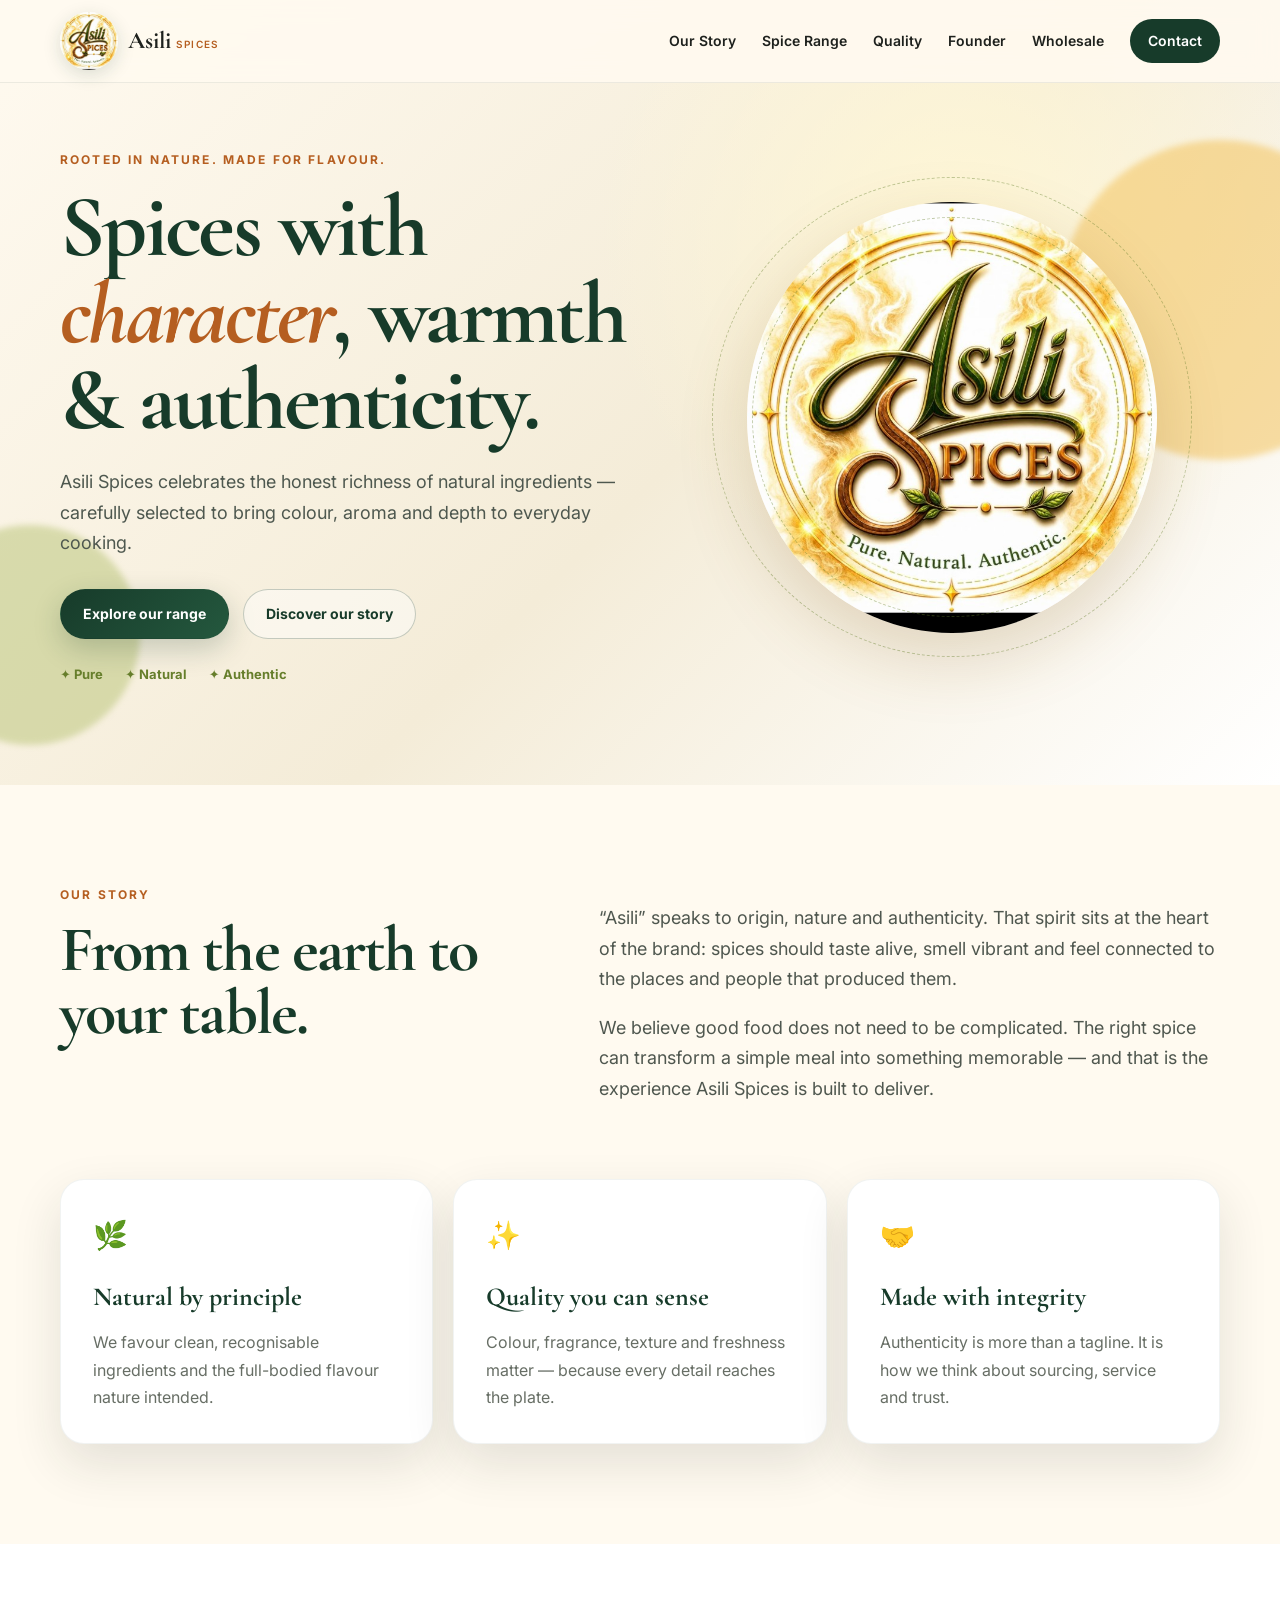
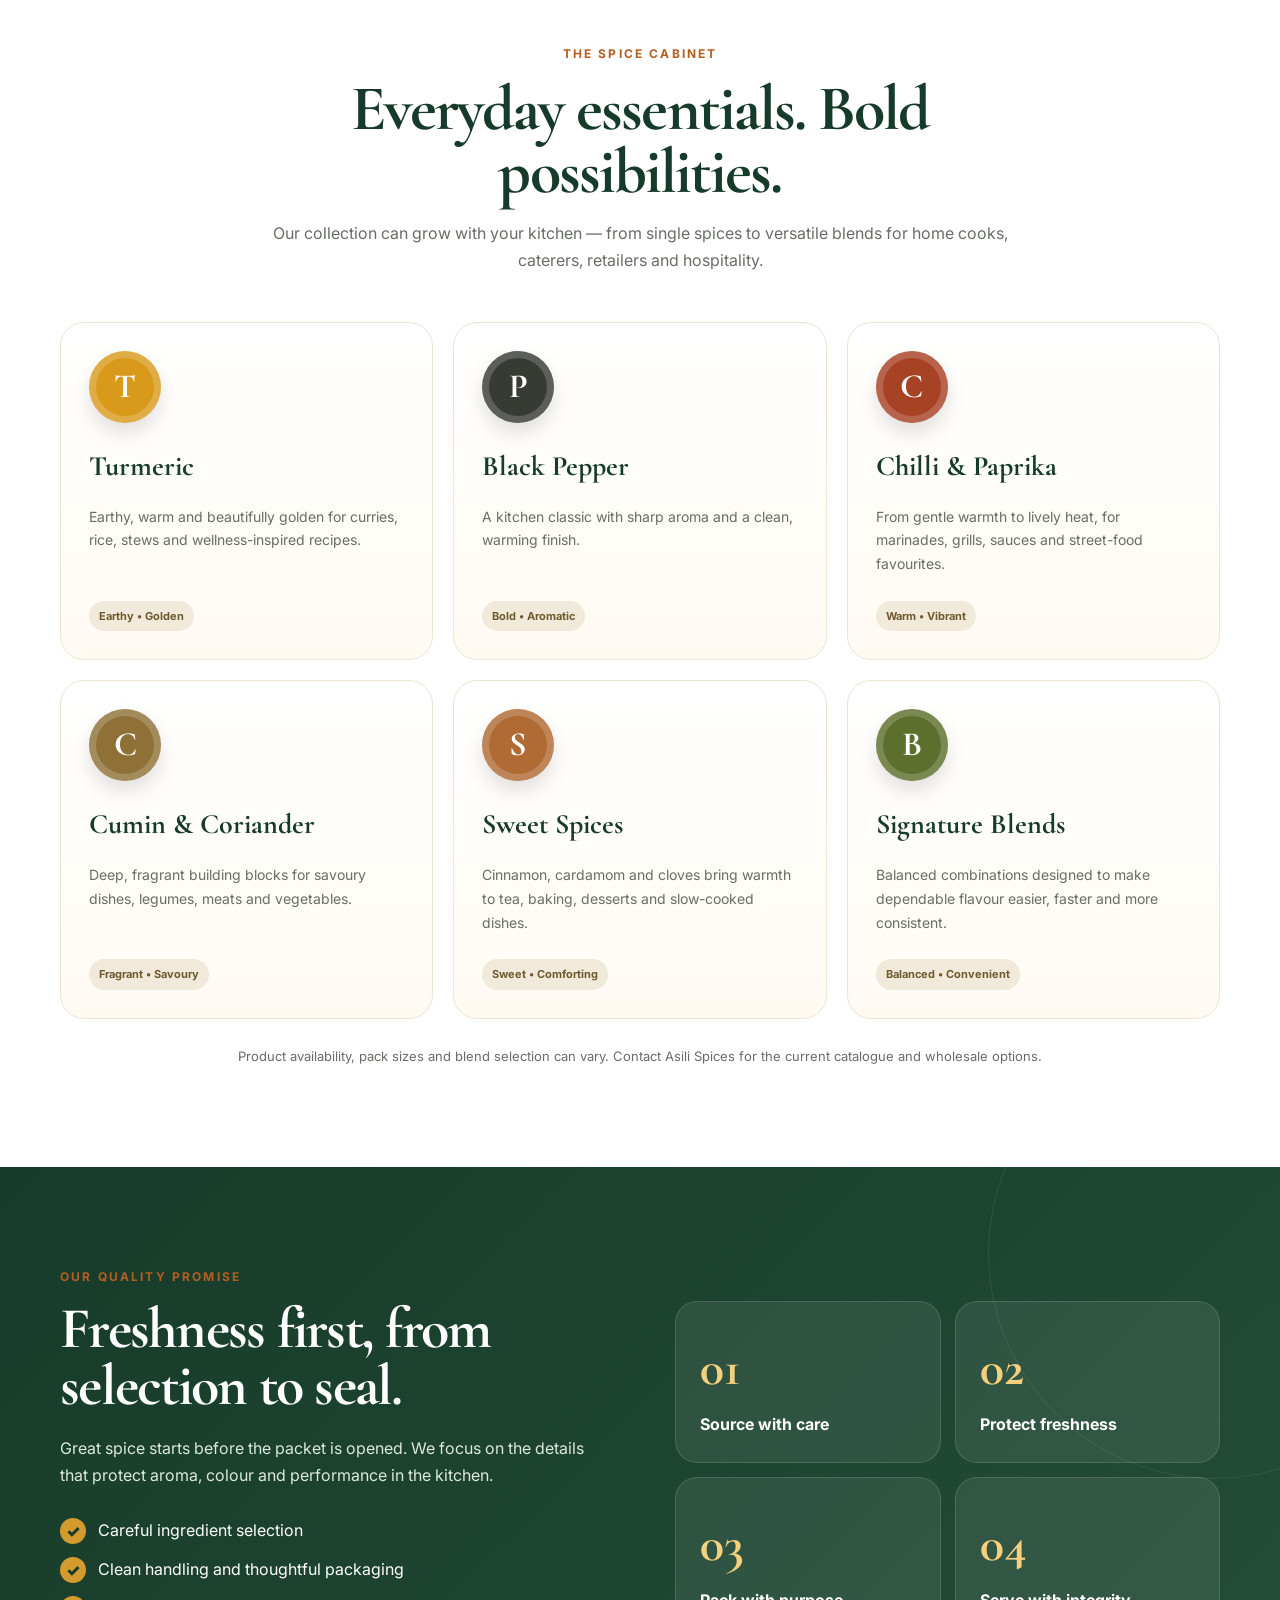
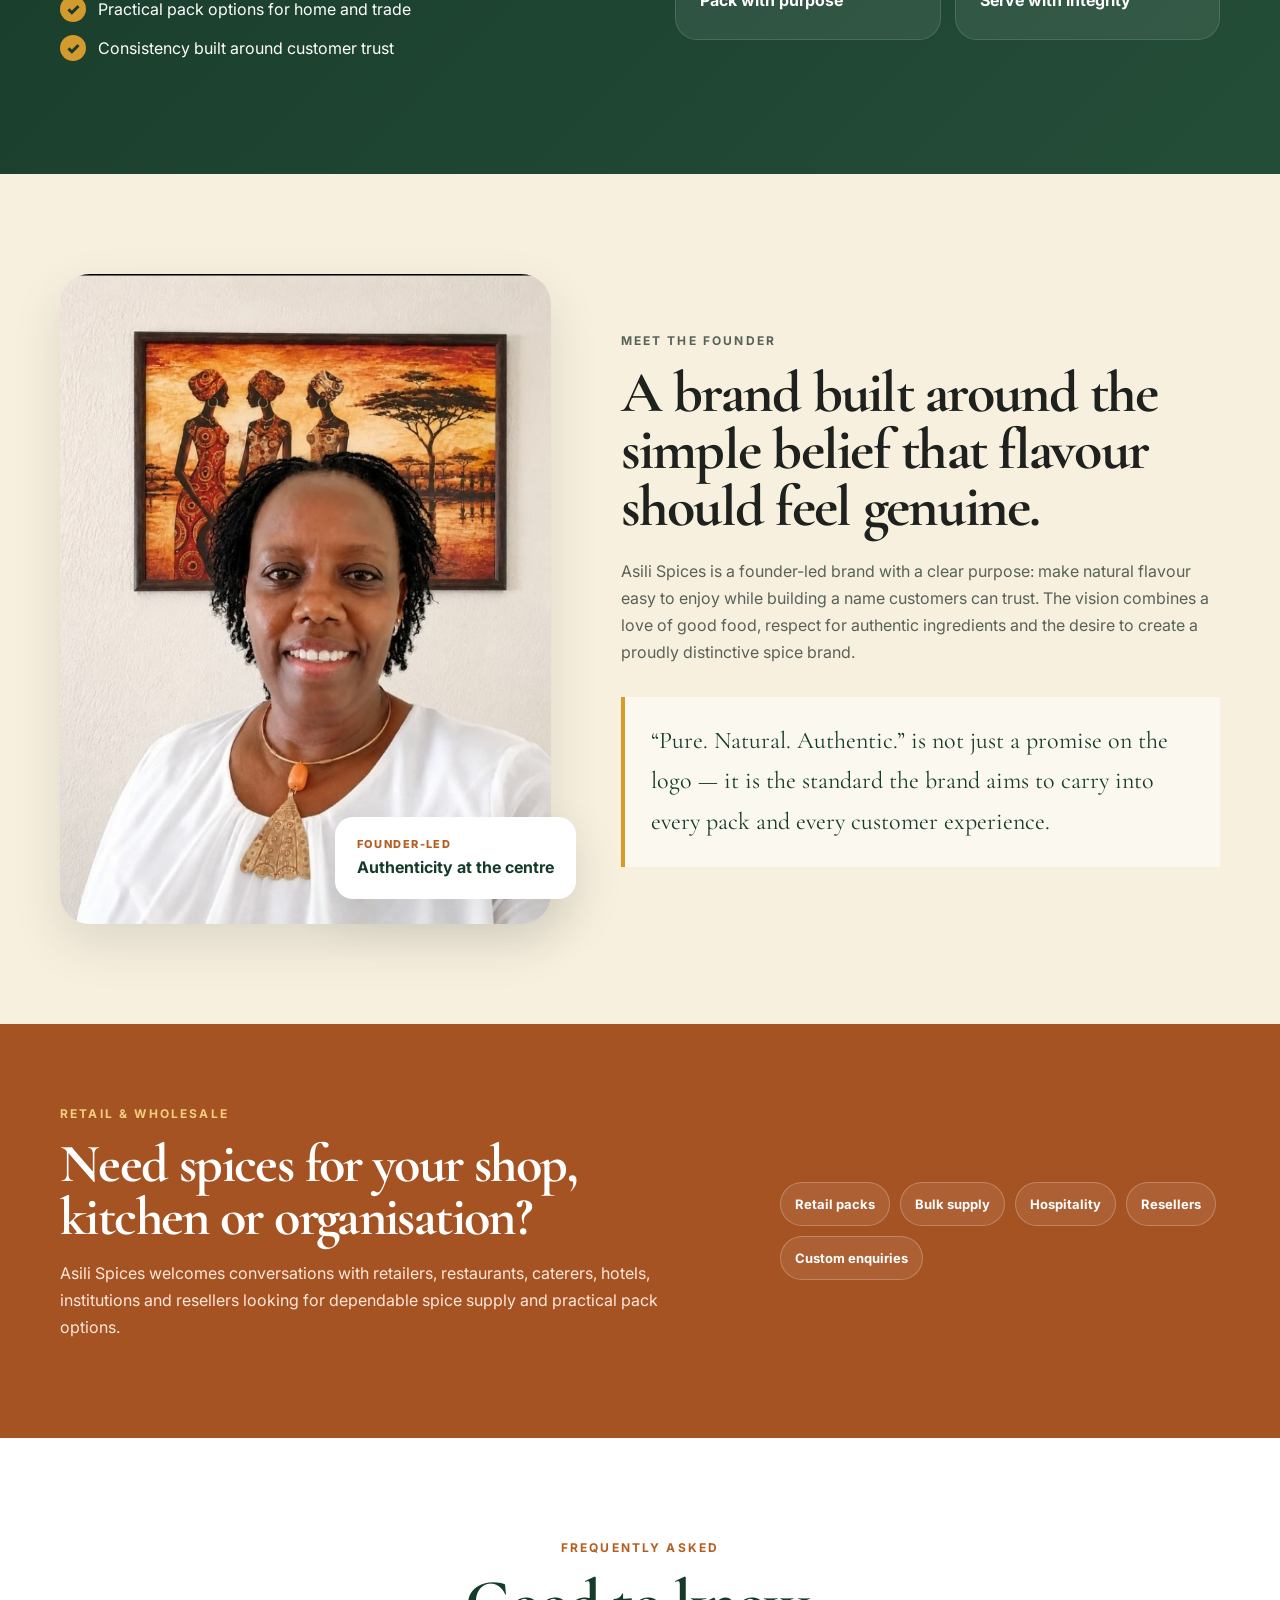
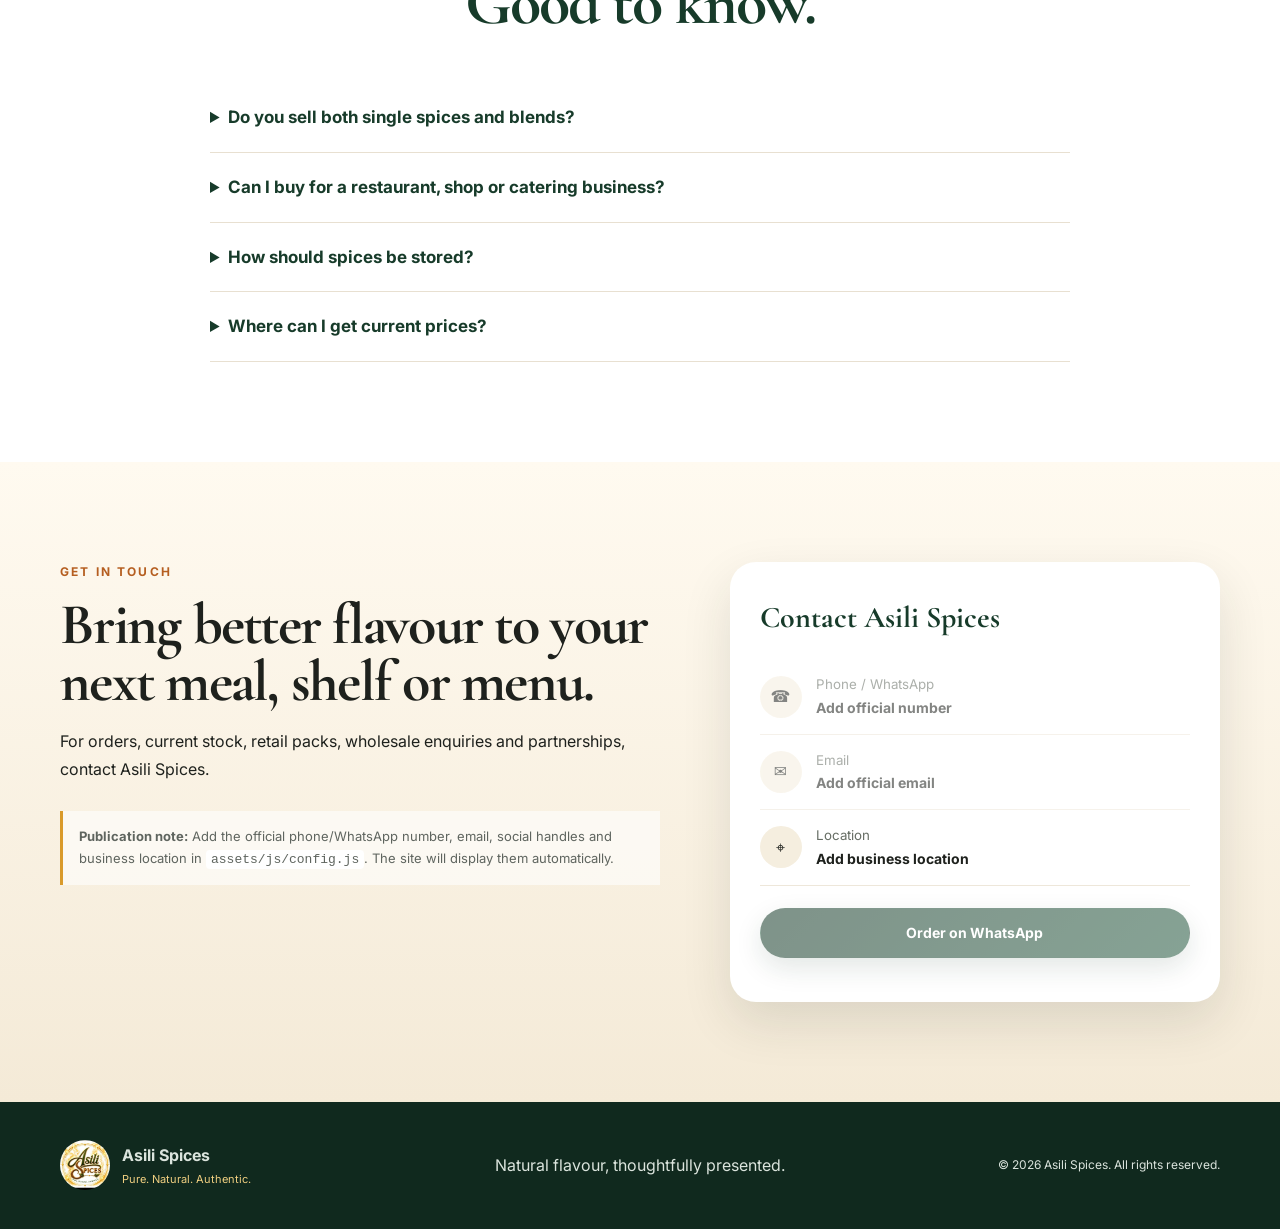
==== index.html @ 573097ca "Add files via upload" ====
<!doctype html>
<html lang="en">
<head>
  <meta charset="utf-8">
  <meta name="viewport" content="width=device-width,initial-scale=1">
  <meta name="theme-color" content="#173b2a">
  <meta name="description" content="Asili Spices — Pure. Natural. Authentic. Thoughtfully sourced spices, warm flavour and honest quality.">
  <meta property="og:title" content="Asili Spices | Pure. Natural. Authentic.">
  <meta property="og:description" content="Discover the natural character of carefully selected spices, blended with purpose and rooted in authenticity.">
  <meta property="og:type" content="website">
  <meta property="og:image" content="assets/images/asili-spices-logo.png">
  <title>Asili Spices | Pure. Natural. Authentic.</title>
  <link rel="icon" href="assets/images/asili-spices-logo.png">
  <link rel="preconnect" href="https://fonts.googleapis.com">
  <link rel="preconnect" href="https://fonts.gstatic.com" crossorigin>
  <link href="https://fonts.googleapis.com/css2?family=Cormorant+Garamond:wght@600;700&family=Inter:wght@400;500;600;700&display=swap" rel="stylesheet">
  <link rel="stylesheet" href="assets/css/style.css">
</head>
<body>
  <a class="skip-link" href="#main">Skip to content</a>
  <header class="site-header" id="top">
    <div class="container nav-wrap">
      <a class="brand" href="#top" aria-label="Asili Spices home">
        <img src="assets/images/asili-spices-logo.png" alt="Asili Spices logo">
        <span><strong>Asili</strong><small>Spices</small></span>
      </a>
      <button class="nav-toggle" aria-expanded="false" aria-controls="main-nav" aria-label="Open navigation"><span></span><span></span><span></span></button>
      <nav id="main-nav" class="main-nav" aria-label="Primary navigation">
        <a href="#story">Our Story</a>
        <a href="#range">Spice Range</a>
        <a href="#quality">Quality</a>
        <a href="#founder">Founder</a>
        <a href="#wholesale">Wholesale</a>
        <a class="nav-cta" href="#contact">Contact</a>
      </nav>
    </div>
  </header>

  <main id="main">
    <section class="hero">
      <div class="hero-glow hero-glow-one"></div>
      <div class="hero-glow hero-glow-two"></div>
      <div class="container hero-grid">
        <div class="hero-copy reveal">
          <p class="eyebrow">Rooted in nature. Made for flavour.</p>
          <h1>Spices with <em>character</em>, warmth & authenticity.</h1>
          <p class="hero-lead">Asili Spices celebrates the honest richness of natural ingredients — carefully selected to bring colour, aroma and depth to everyday cooking.</p>
          <div class="hero-actions">
            <a class="btn btn-primary" href="#range">Explore our range</a>
            <a class="btn btn-ghost" href="#story">Discover our story</a>
          </div>
          <div class="trust-row" aria-label="Brand values">
            <span>✦ Pure</span><span>✦ Natural</span><span>✦ Authentic</span>
          </div>
        </div>
        <div class="hero-visual reveal">
          <div class="logo-orbit">
            <div class="orbit orbit-a"></div><div class="orbit orbit-b"></div>
            <img src="assets/images/asili-spices-logo.png" alt="Asili Spices — Pure. Natural. Authentic.">
          </div>
        </div>
      </div>
      <div class="hero-wave" aria-hidden="true"></div>
    </section>

    <section class="section intro" id="story">
      <div class="container split">
        <div class="section-heading reveal">
          <p class="eyebrow">Our story</p>
          <h2>From the earth to your table.</h2>
        </div>
        <div class="story-copy reveal">
          <p>“Asili” speaks to origin, nature and authenticity. That spirit sits at the heart of the brand: spices should taste alive, smell vibrant and feel connected to the places and people that produced them.</p>
          <p>We believe good food does not need to be complicated. The right spice can transform a simple meal into something memorable — and that is the experience Asili Spices is built to deliver.</p>
        </div>
      </div>
      <div class="container value-cards">
        <article class="value-card reveal"><span class="icon">🌿</span><h3>Natural by principle</h3><p>We favour clean, recognisable ingredients and the full-bodied flavour nature intended.</p></article>
        <article class="value-card reveal"><span class="icon">✨</span><h3>Quality you can sense</h3><p>Colour, fragrance, texture and freshness matter — because every detail reaches the plate.</p></article>
        <article class="value-card reveal"><span class="icon">🤝</span><h3>Made with integrity</h3><p>Authenticity is more than a tagline. It is how we think about sourcing, service and trust.</p></article>
      </div>
    </section>

    <section class="section range-section" id="range">
      <div class="container">
        <div class="section-heading centered reveal">
          <p class="eyebrow">The spice cabinet</p>
          <h2>Everyday essentials. Bold possibilities.</h2>
          <p>Our collection can grow with your kitchen — from single spices to versatile blends for home cooks, caterers, retailers and hospitality.</p>
        </div>
        <div class="product-grid">
          <article class="product-card reveal"><div class="spice-disc turmeric">T</div><h3>Turmeric</h3><p>Earthy, warm and beautifully golden for curries, rice, stews and wellness-inspired recipes.</p><span class="tag">Earthy • Golden</span></article>
          <article class="product-card reveal"><div class="spice-disc pepper">P</div><h3>Black Pepper</h3><p>A kitchen classic with sharp aroma and a clean, warming finish.</p><span class="tag">Bold • Aromatic</span></article>
          <article class="product-card reveal"><div class="spice-disc paprika">C</div><h3>Chilli & Paprika</h3><p>From gentle warmth to lively heat, for marinades, grills, sauces and street-food favourites.</p><span class="tag">Warm • Vibrant</span></article>
          <article class="product-card reveal"><div class="spice-disc cumin">C</div><h3>Cumin & Coriander</h3><p>Deep, fragrant building blocks for savoury dishes, legumes, meats and vegetables.</p><span class="tag">Fragrant • Savoury</span></article>
          <article class="product-card reveal"><div class="spice-disc cinnamon">S</div><h3>Sweet Spices</h3><p>Cinnamon, cardamom and cloves bring warmth to tea, baking, desserts and slow-cooked dishes.</p><span class="tag">Sweet • Comforting</span></article>
          <article class="product-card reveal"><div class="spice-disc blend">B</div><h3>Signature Blends</h3><p>Balanced combinations designed to make dependable flavour easier, faster and more consistent.</p><span class="tag">Balanced • Convenient</span></article>
        </div>
        <p class="availability-note reveal">Product availability, pack sizes and blend selection can vary. Contact Asili Spices for the current catalogue and wholesale options.</p>
      </div>
    </section>

    <section class="section quality" id="quality">
      <div class="container quality-grid">
        <div class="quality-panel reveal">
          <p class="eyebrow">Our quality promise</p>
          <h2>Freshness first, from selection to seal.</h2>
          <p>Great spice starts before the packet is opened. We focus on the details that protect aroma, colour and performance in the kitchen.</p>
          <ul class="check-list">
            <li><span>✓</span> Careful ingredient selection</li>
            <li><span>✓</span> Clean handling and thoughtful packaging</li>
            <li><span>✓</span> Practical pack options for home and trade</li>
            <li><span>✓</span> Consistency built around customer trust</li>
          </ul>
        </div>
        <div class="quality-stat-grid reveal">
          <div class="quality-stat"><strong>01</strong><span>Source with care</span></div>
          <div class="quality-stat"><strong>02</strong><span>Protect freshness</span></div>
          <div class="quality-stat"><strong>03</strong><span>Pack with purpose</span></div>
          <div class="quality-stat"><strong>04</strong><span>Serve with integrity</span></div>
        </div>
      </div>
    </section>

    <section class="section founder" id="founder">
      <div class="container founder-grid">
        <div class="founder-photo reveal">
          <img src="assets/images/founder.jpg" alt="Founder of Asili Spices">
          <div class="photo-badge"><span>Founder-led</span><strong>Authenticity at the centre</strong></div>
        </div>
        <div class="founder-copy reveal">
          <p class="eyebrow">Meet the founder</p>
          <h2>A brand built around the simple belief that flavour should feel genuine.</h2>
          <p>Asili Spices is a founder-led brand with a clear purpose: make natural flavour easy to enjoy while building a name customers can trust. The vision combines a love of good food, respect for authentic ingredients and the desire to create a proudly distinctive spice brand.</p>
          <blockquote>“Pure. Natural. Authentic.” is not just a promise on the logo — it is the standard the brand aims to carry into every pack and every customer experience.</blockquote>
        </div>
      </div>
    </section>

    <section class="section wholesale" id="wholesale">
      <div class="container wholesale-wrap reveal">
        <div>
          <p class="eyebrow light">Retail & wholesale</p>
          <h2>Need spices for your shop, kitchen or organisation?</h2>
          <p>Asili Spices welcomes conversations with retailers, restaurants, caterers, hotels, institutions and resellers looking for dependable spice supply and practical pack options.</p>
        </div>
        <div class="wholesale-points">
          <span>Retail packs</span><span>Bulk supply</span><span>Hospitality</span><span>Resellers</span><span>Custom enquiries</span>
        </div>
      </div>
    </section>

    <section class="section faq" id="faq">
      <div class="container narrow">
        <div class="section-heading centered reveal"><p class="eyebrow">Frequently asked</p><h2>Good to know.</h2></div>
        <div class="accordion reveal">
          <details><summary>Do you sell both single spices and blends?</summary><p>The Asili Spices range is designed to support both familiar single-spice essentials and convenient blends. Ask for the current catalogue to confirm what is available.</p></details>
          <details><summary>Can I buy for a restaurant, shop or catering business?</summary><p>Yes. Wholesale, reseller and hospitality enquiries are welcome, including discussions around suitable pack sizes and recurring supply.</p></details>
          <details><summary>How should spices be stored?</summary><p>For best aroma and flavour, keep spices tightly sealed, dry and away from direct sunlight or strong heat. Use clean, dry utensils when scooping.</p></details>
          <details><summary>Where can I get current prices?</summary><p>Prices depend on the product, pack size and quantity. Use the contact section below to request the latest price list.</p></details>
        </div>
      </div>
    </section>

    <section class="section contact" id="contact">
      <div class="container contact-grid">
        <div class="contact-copy reveal">
          <p class="eyebrow">Get in touch</p>
          <h2>Bring better flavour to your next meal, shelf or menu.</h2>
          <p>For orders, current stock, retail packs, wholesale enquiries and partnerships, contact Asili Spices.</p>
          <div class="contact-note"><strong>Publication note:</strong> Add the official phone/WhatsApp number, email, social handles and business location in <code>assets/js/config.js</code>. The site will display them automatically.</div>
        </div>
        <div class="contact-card reveal">
          <h3>Contact Asili Spices</h3>
          <a id="phoneLink" class="contact-item disabled" href="#"><span>☎</span><div><small>Phone / WhatsApp</small><strong id="phoneText">Add official number</strong></div></a>
          <a id="emailLink" class="contact-item disabled" href="#"><span>✉</span><div><small>Email</small><strong id="emailText">Add official email</strong></div></a>
          <div class="contact-item"><span>⌖</span><div><small>Location</small><strong id="locationText">Add business location</strong></div></div>
          <a id="whatsappBtn" class="btn btn-primary full disabled" href="#" aria-disabled="true">Order on WhatsApp</a>
          <div class="social-row" id="socialRow"></div>
        </div>
      </div>
    </section>
  </main>

  <footer class="footer">
    <div class="container footer-grid">
      <div class="footer-brand"><img src="assets/images/asili-spices-logo.png" alt=""><div><strong>Asili Spices</strong><span>Pure. Natural. Authentic.</span></div></div>
      <p>Natural flavour, thoughtfully presented.</p>
      <p>© <span id="year"></span> Asili Spices. All rights reserved.</p>
    </div>
  </footer>

  <script src="assets/js/config.js"></script>
  <script src="assets/js/main.js"></script>
</body>
</html>
---- assets/css/style.css ----
:root{--green:#173b2a;--green2:#24583e;--leaf:#667e2b;--gold:#d99a2b;--copper:#b55e20;--cream:#fffaf0;--paper:#f7f0df;--ink:#1e211d;--muted:#676e65;--white:#fff;--shadow:0 20px 50px rgba(32,42,30,.12);--radius:24px}
*{box-sizing:border-box}html{scroll-behavior:smooth}body{margin:0;font-family:Inter,system-ui,sans-serif;color:var(--ink);background:var(--cream);line-height:1.7}img{max-width:100%;display:block}a{color:inherit;text-decoration:none}.container{width:min(1160px,calc(100% - 40px));margin:auto}.narrow{width:min(860px,calc(100% - 40px));margin:auto}.skip-link{position:fixed;left:12px;top:-60px;background:#fff;padding:10px 14px;z-index:1000}.skip-link:focus{top:12px}.site-header{position:fixed;inset:0 0 auto;z-index:100;background:rgba(255,250,240,.9);backdrop-filter:blur(14px);border-bottom:1px solid rgba(23,59,42,.08);transition:.25s}.site-header.scrolled{box-shadow:0 8px 26px rgba(0,0,0,.06)}.nav-wrap{height:82px;display:flex;align-items:center;justify-content:space-between}.brand{display:flex;align-items:center;gap:10px}.brand img{width:58px;height:58px;object-fit:cover;border-radius:50%;box-shadow:0 5px 18px rgba(23,59,42,.15)}.brand span{display:flex;align-items:baseline;gap:5px;font-family:'Cormorant Garamond',serif;font-size:24px}.brand small{text-transform:uppercase;letter-spacing:.12em;font:600 10px Inter;color:var(--copper)}.main-nav{display:flex;align-items:center;gap:26px;font-size:14px;font-weight:600}.main-nav a{position:relative}.main-nav a:not(.nav-cta)::after{content:"";position:absolute;left:0;right:100%;bottom:-7px;height:2px;background:var(--gold);transition:.2s}.main-nav a:hover::after{right:0}.nav-cta{background:var(--green);color:white;padding:10px 18px;border-radius:999px}.nav-toggle{display:none;background:none;border:0;padding:8px}.nav-toggle span{display:block;width:25px;height:2px;background:var(--green);margin:5px}
.hero{min-height:760px;padding:150px 0 100px;display:flex;align-items:center;position:relative;overflow:hidden;background:radial-gradient(circle at 75% 30%,#fff7d6 0,transparent 33%),linear-gradient(135deg,#fffaf0 0%,#f4ecd8 55%,#fff 100%)}.hero-grid{display:grid;grid-template-columns:1.03fr .97fr;align-items:center;gap:56px;position:relative;z-index:2}.eyebrow{text-transform:uppercase;letter-spacing:.18em;color:var(--copper);font-weight:700;font-size:12px;margin:0 0 14px}.eyebrow.light{color:#f3cf7e}.hero h1,.section h2{font-family:'Cormorant Garamond',serif;line-height:.98;letter-spacing:-.03em}.hero h1{font-size:clamp(54px,7vw,88px);margin:0 0 24px;color:var(--green)}.hero h1 em{color:var(--copper);font-style:italic}.hero-lead{font-size:18px;max-width:650px;color:#4e584f}.hero-actions{display:flex;gap:14px;flex-wrap:wrap;margin:30px 0 24px}.btn{display:inline-flex;align-items:center;justify-content:center;min-height:50px;padding:0 22px;border-radius:999px;font-weight:700;font-size:14px;transition:.2s;border:1px solid transparent}.btn:hover{transform:translateY(-2px)}.btn-primary{background:linear-gradient(135deg,var(--green),var(--green2));color:#fff;box-shadow:0 10px 28px rgba(23,59,42,.22)}.btn-ghost{border-color:rgba(23,59,42,.24);color:var(--green);background:rgba(255,255,255,.45)}.trust-row{display:flex;gap:22px;color:var(--leaf);font-size:13px;font-weight:700}.hero-visual{display:flex;justify-content:center}.logo-orbit{position:relative;width:min(500px,90vw);aspect-ratio:1;display:grid;place-items:center}.logo-orbit img{width:82%;border-radius:50%;box-shadow:0 25px 70px rgba(128,84,13,.2)}.orbit{position:absolute;border:1px dashed rgba(100,126,43,.4);border-radius:50%;animation:spin 30s linear infinite}.orbit-a{inset:2%}.orbit-b{inset:10%;animation-direction:reverse;animation-duration:22s}.hero-glow{position:absolute;border-radius:50%;filter:blur(3px);opacity:.55}.hero-glow-one{width:320px;height:320px;background:#f3c45f;right:-100px;top:140px}.hero-glow-two{width:220px;height:220px;background:#bdc77e;left:-80px;bottom:40px}@keyframes spin{to{transform:rotate(360deg)}}
.section{padding:100px 0}.split{display:grid;grid-template-columns:.85fr 1.15fr;gap:80px}.section-heading h2{font-size:clamp(42px,5vw,64px);color:var(--green);margin:0}.section-heading.centered{text-align:center;max-width:780px;margin:0 auto 48px}.section-heading.centered p:last-child{color:var(--muted)}.story-copy{font-size:18px;color:#4f574f}.value-cards{display:grid;grid-template-columns:repeat(3,1fr);gap:20px;margin-top:56px}.value-card{background:white;padding:32px;border-radius:var(--radius);box-shadow:var(--shadow);border:1px solid rgba(23,59,42,.06)}.value-card .icon{font-size:28px}.value-card h3{color:var(--green);font-family:'Cormorant Garamond',serif;font-size:26px;margin:16px 0 10px}.value-card p{color:var(--muted);margin:0}.range-section{background:#fff}.product-grid{display:grid;grid-template-columns:repeat(3,1fr);gap:20px}.product-card{background:linear-gradient(180deg,#fff,#fffbf3);border:1px solid #eee4d1;padding:28px;border-radius:24px;transition:.25s}.product-card:hover{transform:translateY(-6px);box-shadow:var(--shadow)}.spice-disc{width:72px;height:72px;border-radius:50%;display:grid;place-items:center;color:white;font-family:'Cormorant Garamond',serif;font-size:34px;font-weight:700;margin-bottom:20px;box-shadow:inset 0 0 0 7px rgba(255,255,255,.18),0 10px 20px rgba(0,0,0,.12)}.turmeric{background:#d99a1c}.pepper{background:#373b34}.paprika{background:#a84224}.cumin{background:#8f7138}.cinnamon{background:#b06a34}.blend{background:#5d6f2c}.product-card h3{font-family:'Cormorant Garamond',serif;color:var(--green);font-size:28px;margin:0 0 8px}.product-card p{color:var(--muted);font-size:14px;min-height:74px}.tag{display:inline-block;margin-top:8px;padding:6px 10px;border-radius:999px;background:#f1eadb;color:#6f5a2f;font-size:11px;font-weight:700}.availability-note{text-align:center;color:var(--muted);font-size:13px;margin:26px 0 0}.quality{background:linear-gradient(135deg,#173b2a,#244d38);color:white;position:relative;overflow:hidden}.quality::after{content:"";position:absolute;width:450px;height:450px;border:1px solid rgba(255,255,255,.08);border-radius:50%;right:-160px;top:-140px}.quality-grid{display:grid;grid-template-columns:1fr 1fr;gap:70px;align-items:center;position:relative;z-index:2}.quality h2{color:white;font-size:58px;margin:0 0 20px}.quality-panel>p:not(.eyebrow){color:#dce8df}.check-list{list-style:none;padding:0;margin:28px 0 0}.check-list li{display:flex;gap:12px;align-items:center;margin:12px 0}.check-list span{width:26px;height:26px;border-radius:50%;display:grid;place-items:center;background:#d39a2d;color:#173b2a;font-weight:900}.quality-stat-grid{display:grid;grid-template-columns:1fr 1fr;gap:14px}.quality-stat{min-height:160px;border-radius:22px;padding:24px;background:rgba(255,255,255,.08);border:1px solid rgba(255,255,255,.13);display:flex;flex-direction:column;justify-content:space-between}.quality-stat strong{font-family:'Cormorant Garamond',serif;font-size:50px;color:#f3cf7e}.quality-stat span{font-weight:700}.founder{background:var(--paper)}.founder-grid{display:grid;grid-template-columns:.9fr 1.1fr;gap:70px;align-items:center}.founder-photo{position:relative}.founder-photo img{border-radius:30px;box-shadow:var(--shadow);width:100%;max-height:650px;object-fit:cover;object-position:center top}.photo-badge{position:absolute;right:-25px;bottom:25px;background:#fff;padding:18px 22px;border-radius:18px;box-shadow:var(--shadow);display:flex;flex-direction:column}.photo-badge span{font-size:11px;text-transform:uppercase;color:var(--copper);font-weight:800;letter-spacing:.13em}.photo-badge strong{color:var(--green)}.founder-copy h2{font-size:58px;margin:0 0 22px}.founder-copy p{color:#596258}.founder-copy blockquote{margin:30px 0 0;padding:24px 26px;border-left:4px solid var(--gold);background:rgba(255,255,255,.55);font-family:'Cormorant Garamond',serif;font-size:24px;color:var(--green)}.wholesale{padding:80px 0;background:#a65323;color:#fff}.wholesale-wrap{display:grid;grid-template-columns:1.2fr .8fr;gap:60px;align-items:center}.wholesale h2{font-size:54px;color:white;margin:0 0 14px}.wholesale p{color:#ffe7d9}.wholesale-points{display:flex;flex-wrap:wrap;gap:10px}.wholesale-points span{padding:10px 14px;border-radius:999px;border:1px solid rgba(255,255,255,.24);background:rgba(255,255,255,.08);font-weight:700;font-size:13px}.faq{background:#fff}.accordion details{border-bottom:1px solid #e8e0d1;padding:20px 0}.accordion summary{cursor:pointer;font-weight:700;color:var(--green);font-size:17px}.accordion details p{color:var(--muted);margin-bottom:0}.contact{background:linear-gradient(180deg,#fffaf0,#f4ead7)}.contact-grid{display:grid;grid-template-columns:1.1fr .9fr;gap:70px;align-items:start}.contact h2{font-size:58px;margin:0 0 18px}.contact-note{margin-top:28px;border-left:3px solid var(--gold);padding:14px 16px;background:rgba(255,255,255,.6);font-size:13px;color:#5f655f}.contact-note code{background:#fff;padding:2px 5px;border-radius:4px}.contact-card{background:#fff;padding:30px;border-radius:26px;box-shadow:var(--shadow)}.contact-card h3{font-family:'Cormorant Garamond',serif;font-size:30px;color:var(--green);margin:0 0 16px}.contact-item{display:flex;gap:14px;align-items:center;padding:14px 0;border-bottom:1px solid #eee7da}.contact-item>span{width:42px;height:42px;border-radius:50%;background:#f5eedf;display:grid;place-items:center}.contact-item div{display:flex;flex-direction:column}.contact-item small{color:var(--muted)}.contact-item strong{font-size:14px}.full{width:100%;margin-top:22px}.disabled{opacity:.55;pointer-events:none}.social-row{display:flex;gap:10px;margin-top:14px}.social-row a{flex:1;text-align:center;padding:9px;border-radius:10px;background:#f4eee2;font-size:12px;font-weight:700}.footer{background:#10291e;color:#dbe4dd;padding:34px 0}.footer-grid{display:grid;grid-template-columns:1fr 1fr 1fr;align-items:center;gap:20px}.footer-grid>p:nth-child(2){text-align:center}.footer-grid>p:last-child{text-align:right;font-size:12px}.footer-brand{display:flex;align-items:center;gap:12px}.footer-brand img{width:50px;height:50px;border-radius:50%}.footer-brand div{display:flex;flex-direction:column}.footer-brand span{font-size:11px;color:#f0cf80}.reveal{opacity:0;transform:translateY(18px);transition:.65s ease}.reveal.visible{opacity:1;transform:none}
@media(max-width:900px){.main-nav{position:fixed;top:82px;left:20px;right:20px;background:#fff;padding:22px;border-radius:20px;box-shadow:var(--shadow);display:none;flex-direction:column;align-items:stretch}.main-nav.open{display:flex}.nav-toggle{display:block}.hero{padding-top:120px}.hero-grid,.split,.quality-grid,.founder-grid,.wholesale-wrap,.contact-grid{grid-template-columns:1fr}.hero-copy{text-align:center}.hero-lead{margin-inline:auto}.hero-actions,.trust-row{justify-content:center}.hero-visual{margin-top:10px}.value-cards,.product-grid{grid-template-columns:1fr 1fr}.founder-photo{max-width:580px;margin:auto}.photo-badge{right:10px}.footer-grid{grid-template-columns:1fr;text-align:center}.footer-grid>p:nth-child(2),.footer-grid>p:last-child{text-align:center}.footer-brand{justify-content:center}}
@media(max-width:620px){.container,.narrow{width:min(100% - 28px,1160px)}.nav-wrap{height:72px}.brand img{width:48px;height:48px}.main-nav{top:72px}.hero{min-height:auto;padding:118px 0 72px}.hero h1{font-size:52px}.hero-grid{gap:20px}.trust-row{gap:10px;flex-wrap:wrap}.section{padding:72px 0}.split{gap:28px}.value-cards,.product-grid,.quality-stat-grid{grid-template-columns:1fr}.section-heading h2,.quality h2,.founder-copy h2,.wholesale h2,.contact h2{font-size:44px}.product-card p{min-height:auto}.photo-badge{position:relative;right:auto;bottom:auto;margin:-26px 16px 0}.quality-grid,.founder-grid,.wholesale-wrap,.contact-grid{gap:38px}}
@media(prefers-reduced-motion:reduce){*{scroll-behavior:auto!important;animation:none!important;transition:none!important}.reveal{opacity:1;transform:none}}
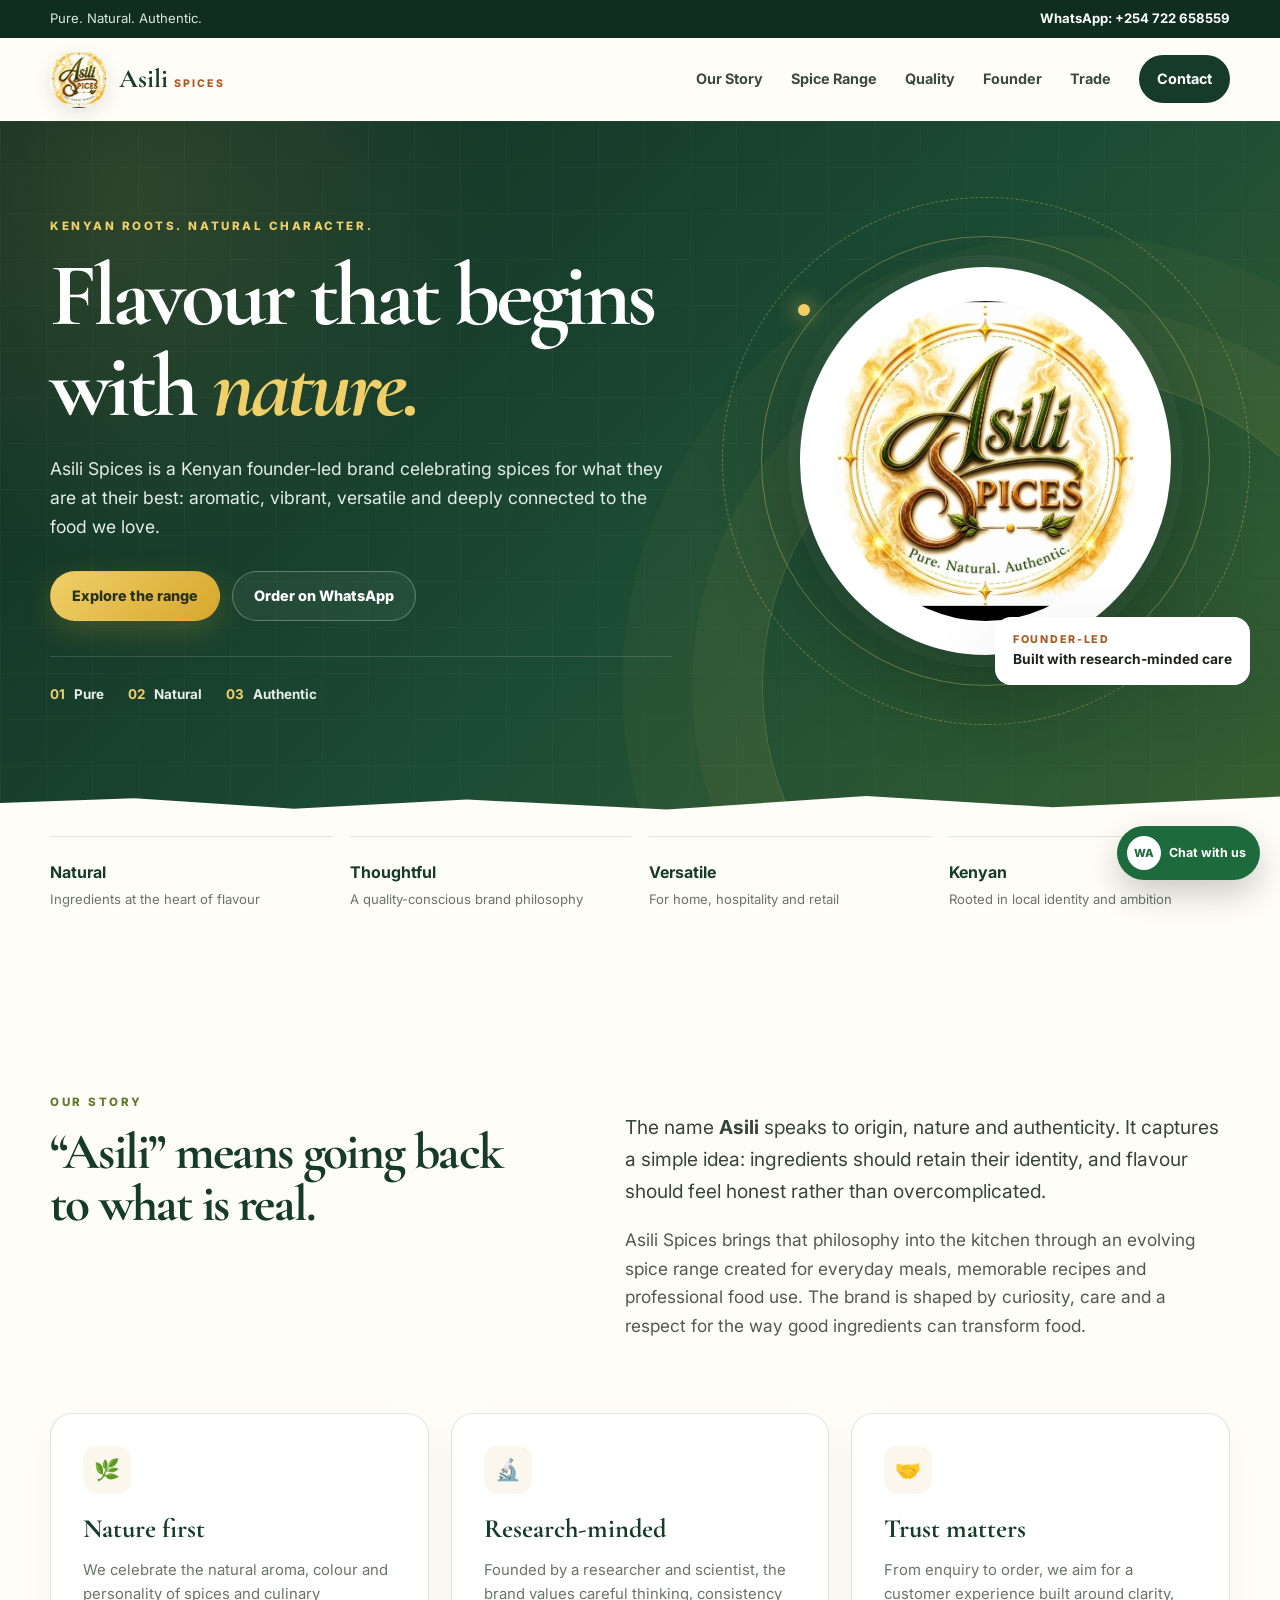
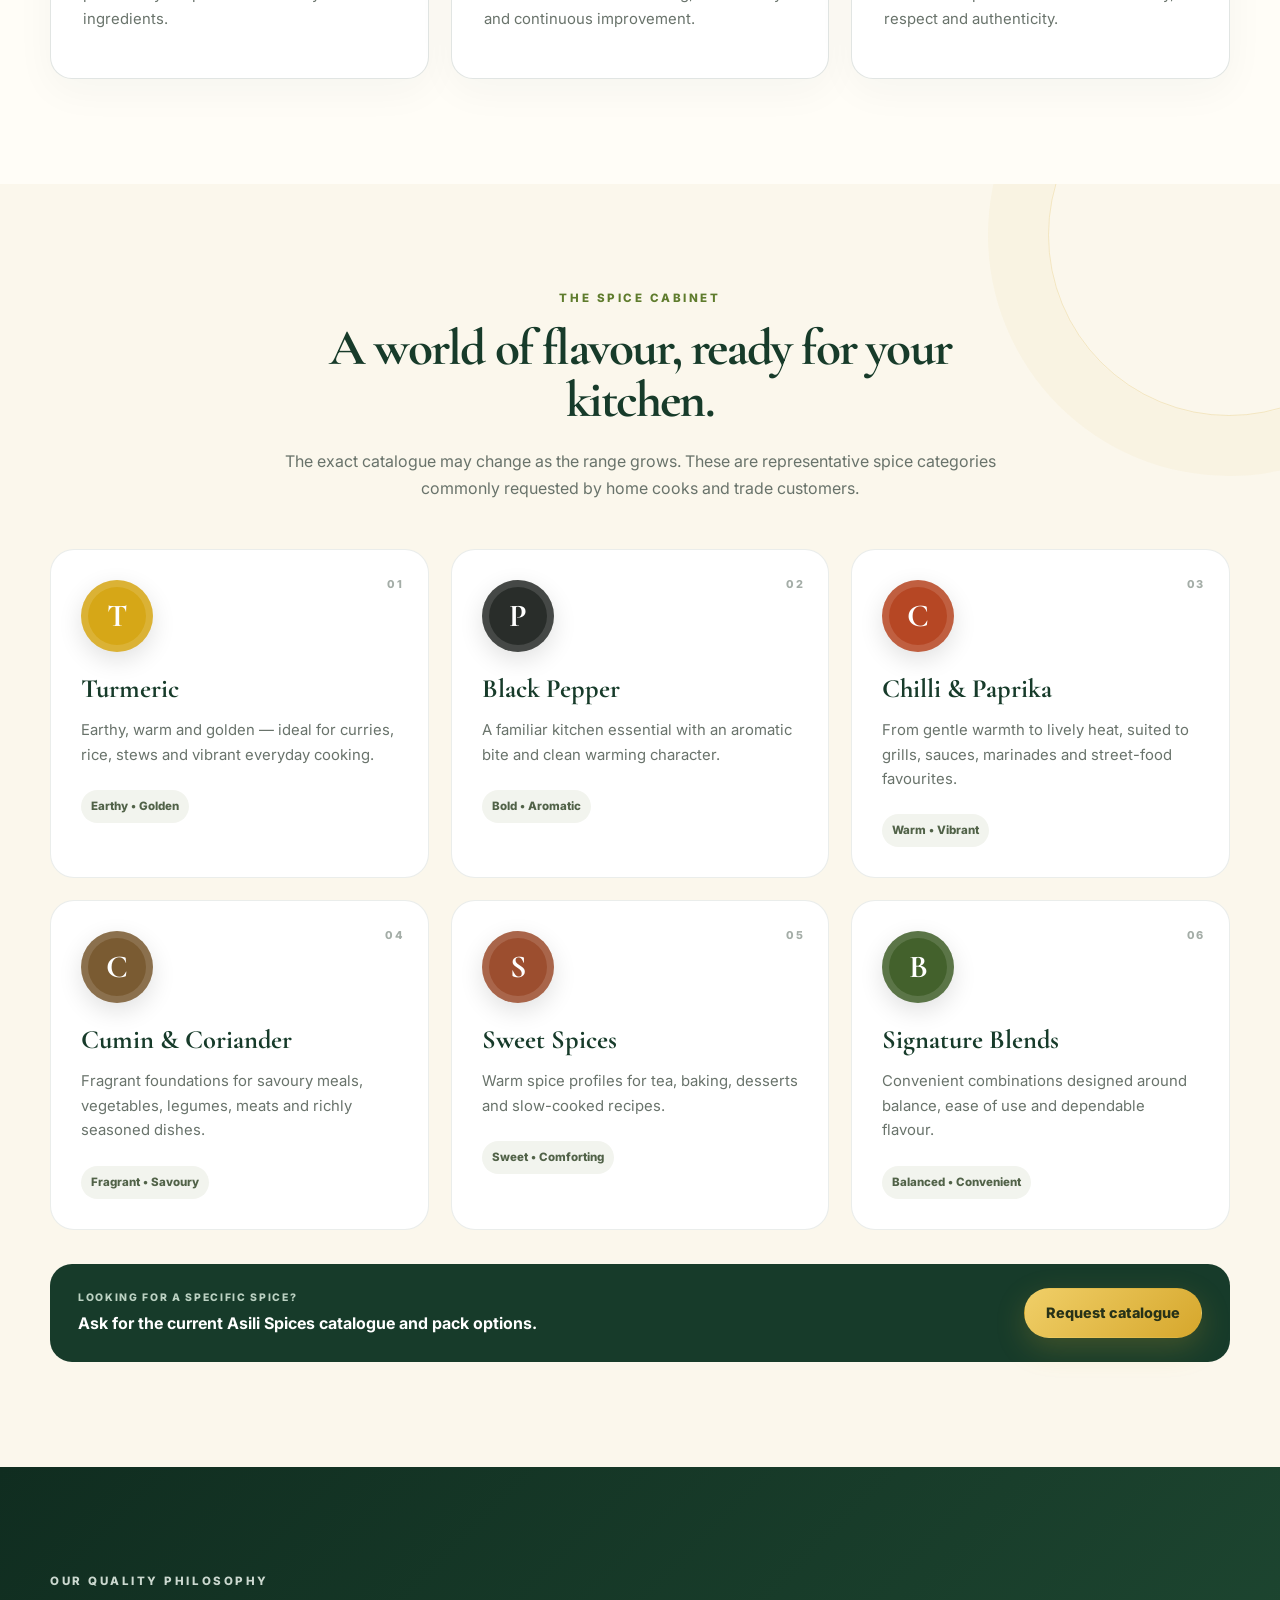
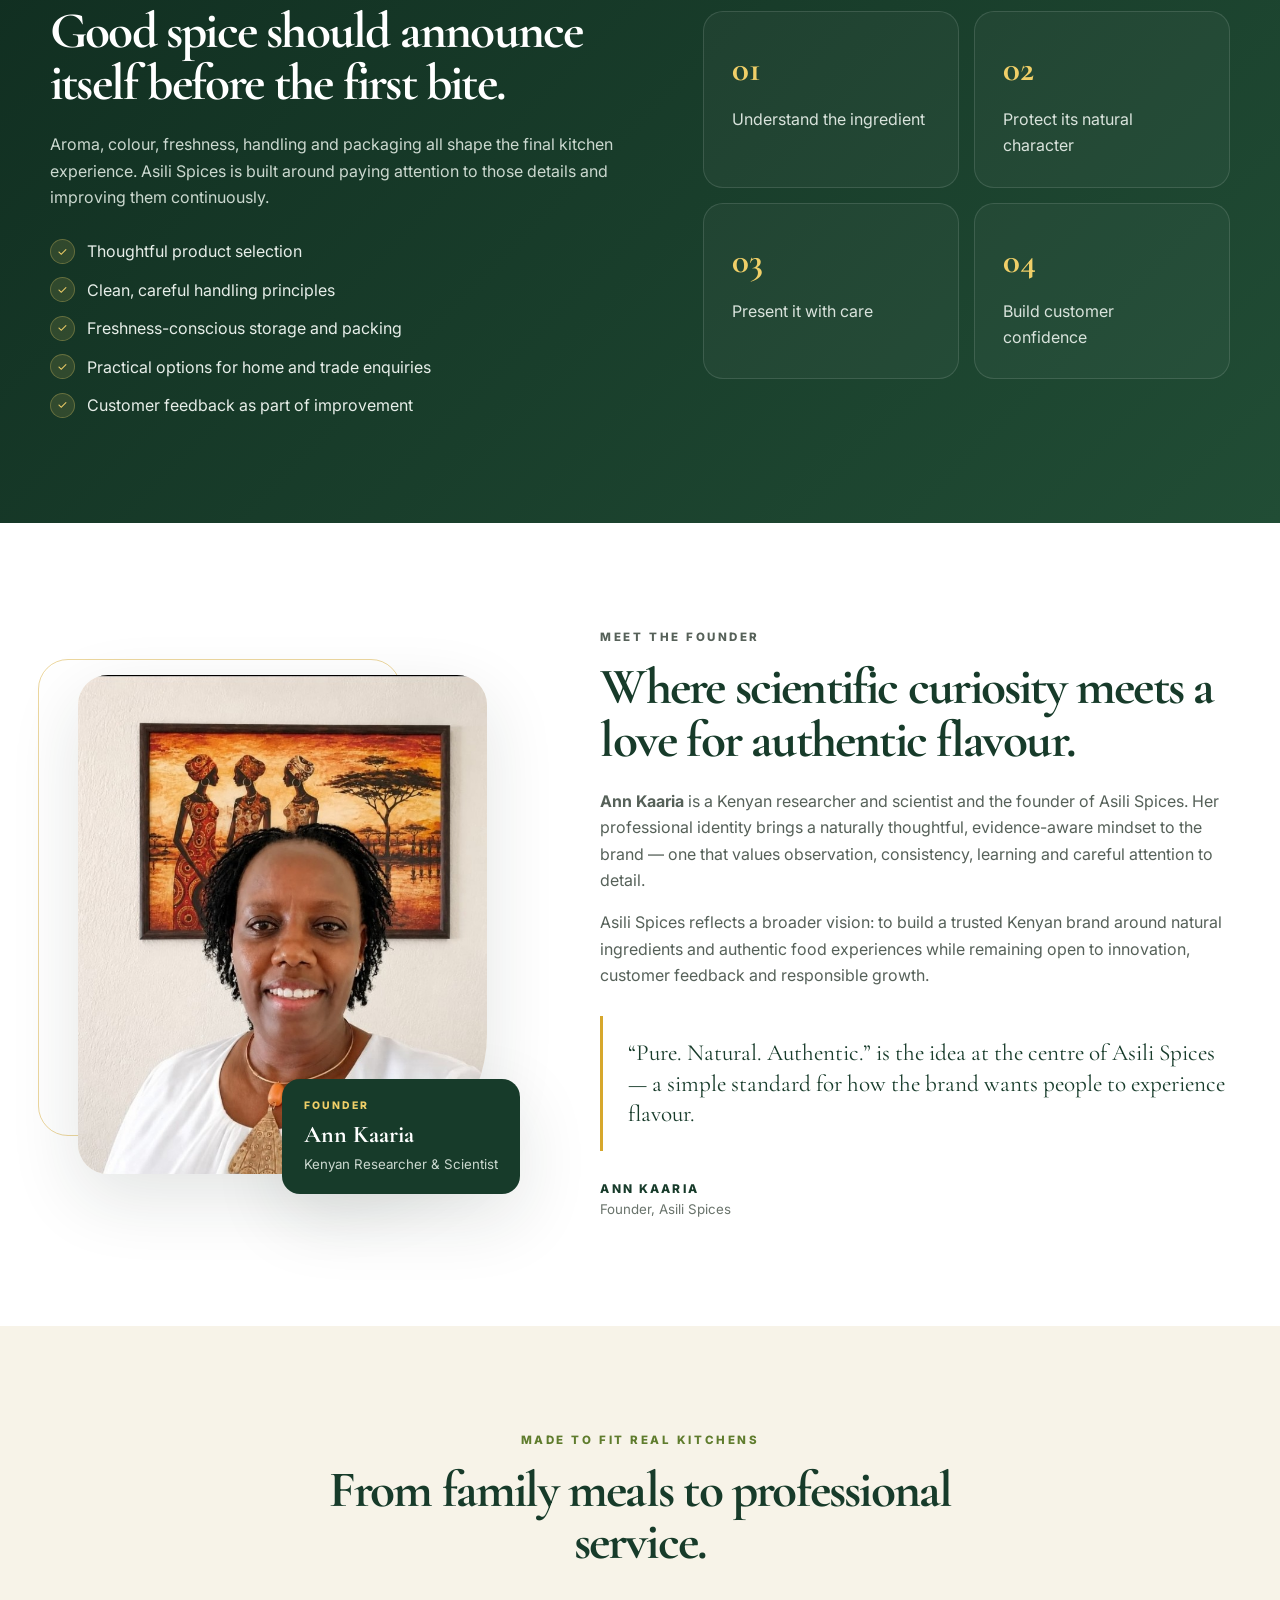
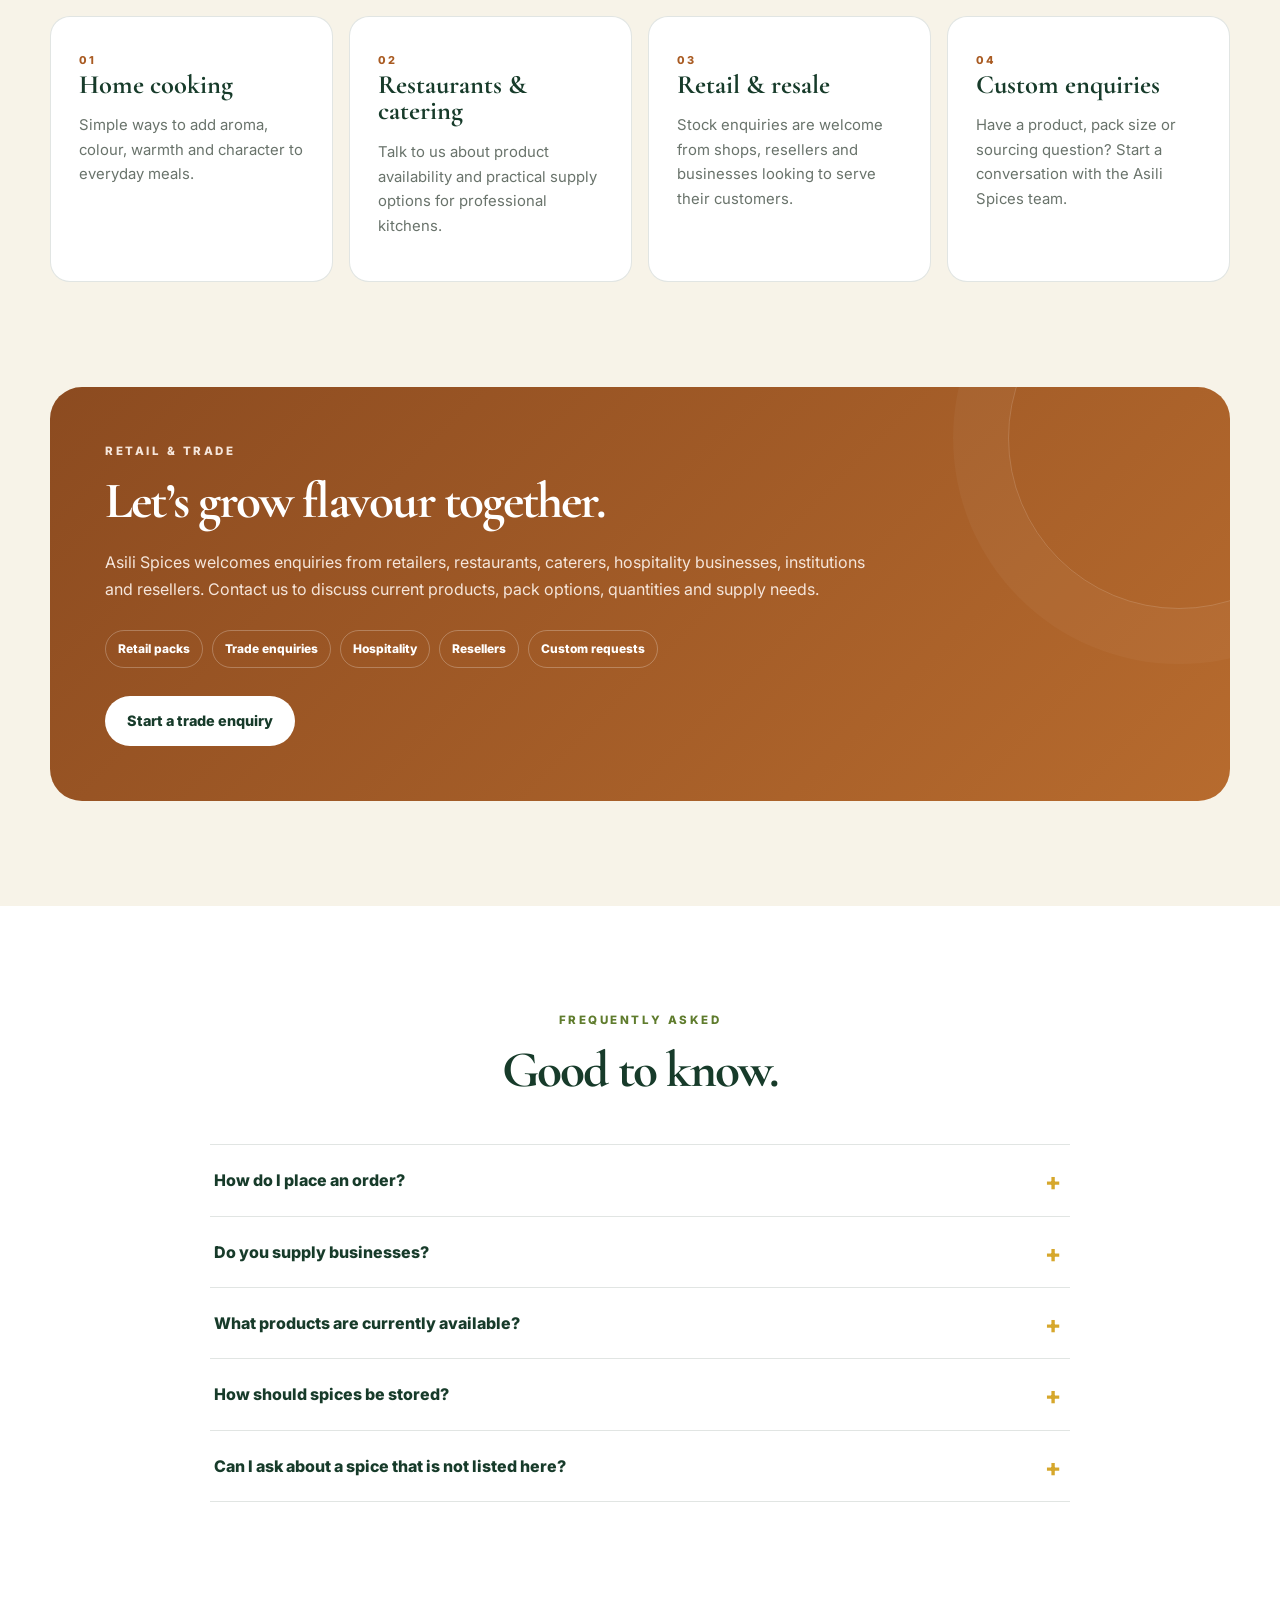
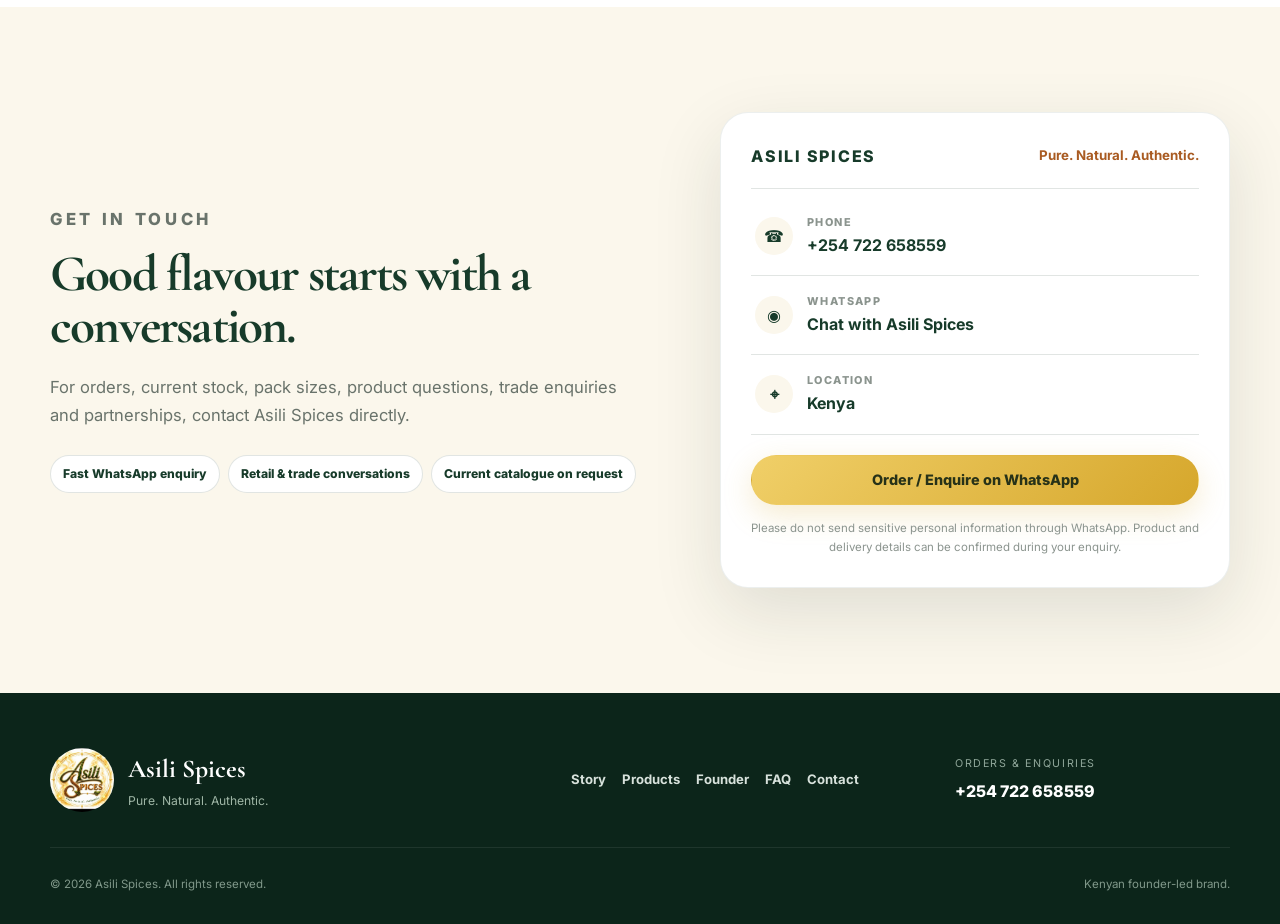
==== commit b3045778: "Add files via upload" ====
--- a/index.html
+++ b/index.html
@@ -4,20 +4,41 @@
   <meta charset="utf-8">
   <meta name="viewport" content="width=device-width,initial-scale=1">
   <meta name="theme-color" content="#173b2a">
-  <meta name="description" content="Asili Spices — Pure. Natural. Authentic. Thoughtfully sourced spices, warm flavour and honest quality.">
+  <meta name="description" content="Asili Spices — Pure. Natural. Authentic. A Kenyan founder-led spice brand built around natural flavour, thoughtful quality and authentic food experiences.">
+  <meta name="keywords" content="Asili Spices, spices Kenya, natural spices Kenya, Kenyan spices, spice blends, Ann Kaaria, pure natural authentic">
+  <meta name="author" content="Asili Spices">
   <meta property="og:title" content="Asili Spices | Pure. Natural. Authentic.">
-  <meta property="og:description" content="Discover the natural character of carefully selected spices, blended with purpose and rooted in authenticity.">
+  <meta property="og:description" content="Natural flavour with a Kenyan heart. Discover Asili Spices, founded by Kenyan researcher and scientist Ann Kaaria.">
   <meta property="og:type" content="website">
   <meta property="og:image" content="assets/images/asili-spices-logo.png">
+  <meta name="twitter:card" content="summary_large_image">
   <title>Asili Spices | Pure. Natural. Authentic.</title>
   <link rel="icon" href="assets/images/asili-spices-logo.png">
   <link rel="preconnect" href="https://fonts.googleapis.com">
   <link rel="preconnect" href="https://fonts.gstatic.com" crossorigin>
-  <link href="https://fonts.googleapis.com/css2?family=Cormorant+Garamond:wght@600;700&family=Inter:wght@400;500;600;700&display=swap" rel="stylesheet">
+  <link href="https://fonts.googleapis.com/css2?family=Cormorant+Garamond:wght@600;700&family=Inter:wght@400;500;600;700;800&display=swap" rel="stylesheet">
   <link rel="stylesheet" href="assets/css/style.css">
+  <script type="application/ld+json">
+  {
+    "@context":"https://schema.org",
+    "@type":"Organization",
+    "name":"Asili Spices",
+    "description":"A Kenyan founder-led spice brand focused on pure, natural and authentic flavour.",
+    "founder":{"@type":"Person","name":"Ann Kaaria","jobTitle":"Founder, Researcher and Scientist"},
+    "telephone":"+254722658559"
+  }
+  </script>
 </head>
 <body>
   <a class="skip-link" href="#main">Skip to content</a>
+
+  <div class="topbar">
+    <div class="container topbar-inner">
+      <span>Pure. Natural. Authentic.</span>
+      <a href="https://wa.me/254722658559?text=Hello%20Asili%20Spices%2C%20I%20would%20like%20to%20enquire%20about%20your%20products." target="_blank" rel="noopener">WhatsApp: +254 722 658559</a>
+    </div>
+  </div>
+
   <header class="site-header" id="top">
     <div class="container nav-wrap">
       <a class="brand" href="#top" aria-label="Asili Spices home">
@@ -30,7 +51,7 @@
         <a href="#range">Spice Range</a>
         <a href="#quality">Quality</a>
         <a href="#founder">Founder</a>
-        <a href="#wholesale">Wholesale</a>
+        <a href="#wholesale">Trade</a>
         <a class="nav-cta" href="#contact">Contact</a>
       </nav>
     </div>
@@ -38,46 +59,57 @@
 
   <main id="main">
     <section class="hero">
+      <div class="hero-texture" aria-hidden="true"></div>
       <div class="hero-glow hero-glow-one"></div>
       <div class="hero-glow hero-glow-two"></div>
       <div class="container hero-grid">
         <div class="hero-copy reveal">
-          <p class="eyebrow">Rooted in nature. Made for flavour.</p>
-          <h1>Spices with <em>character</em>, warmth & authenticity.</h1>
-          <p class="hero-lead">Asili Spices celebrates the honest richness of natural ingredients — carefully selected to bring colour, aroma and depth to everyday cooking.</p>
+          <p class="eyebrow light-kicker">Kenyan roots. Natural character.</p>
+          <h1>Flavour that begins with <em>nature.</em></h1>
+          <p class="hero-lead">Asili Spices is a Kenyan founder-led brand celebrating spices for what they are at their best: aromatic, vibrant, versatile and deeply connected to the food we love.</p>
           <div class="hero-actions">
-            <a class="btn btn-primary" href="#range">Explore our range</a>
-            <a class="btn btn-ghost" href="#story">Discover our story</a>
+            <a class="btn btn-primary" href="#range">Explore the range</a>
+            <a class="btn btn-ghost-light" href="https://wa.me/254722658559?text=Hello%20Asili%20Spices%2C%20I%20would%20like%20to%20place%20an%20order." target="_blank" rel="noopener">Order on WhatsApp</a>
           </div>
           <div class="trust-row" aria-label="Brand values">
-            <span>✦ Pure</span><span>✦ Natural</span><span>✦ Authentic</span>
+            <span><b>01</b> Pure</span><span><b>02</b> Natural</span><span><b>03</b> Authentic</span>
           </div>
         </div>
         <div class="hero-visual reveal">
           <div class="logo-orbit">
             <div class="orbit orbit-a"></div><div class="orbit orbit-b"></div>
-            <img src="assets/images/asili-spices-logo.png" alt="Asili Spices — Pure. Natural. Authentic.">
+            <div class="logo-card"><img src="assets/images/asili-spices-logo.png" alt="Asili Spices — Pure. Natural. Authentic."></div>
           </div>
+          <div class="hero-note"><span>Founder-led</span><strong>Built with research-minded care</strong></div>
         </div>
       </div>
       <div class="hero-wave" aria-hidden="true"></div>
+    </section>
+
+    <section class="proof-strip" aria-label="Asili Spices strengths">
+      <div class="container proof-grid">
+        <div><strong>Natural</strong><span>Ingredients at the heart of flavour</span></div>
+        <div><strong>Thoughtful</strong><span>A quality-conscious brand philosophy</span></div>
+        <div><strong>Versatile</strong><span>For home, hospitality and retail</span></div>
+        <div><strong>Kenyan</strong><span>Rooted in local identity and ambition</span></div>
+      </div>
     </section>
 
     <section class="section intro" id="story">
       <div class="container split">
         <div class="section-heading reveal">
           <p class="eyebrow">Our story</p>
-          <h2>From the earth to your table.</h2>
+          <h2>“Asili” means going back to what is real.</h2>
         </div>
         <div class="story-copy reveal">
-          <p>“Asili” speaks to origin, nature and authenticity. That spirit sits at the heart of the brand: spices should taste alive, smell vibrant and feel connected to the places and people that produced them.</p>
-          <p>We believe good food does not need to be complicated. The right spice can transform a simple meal into something memorable — and that is the experience Asili Spices is built to deliver.</p>
+          <p>The name <strong>Asili</strong> speaks to origin, nature and authenticity. It captures a simple idea: ingredients should retain their identity, and flavour should feel honest rather than overcomplicated.</p>
+          <p>Asili Spices brings that philosophy into the kitchen through an evolving spice range created for everyday meals, memorable recipes and professional food use. The brand is shaped by curiosity, care and a respect for the way good ingredients can transform food.</p>
         </div>
       </div>
       <div class="container value-cards">
-        <article class="value-card reveal"><span class="icon">🌿</span><h3>Natural by principle</h3><p>We favour clean, recognisable ingredients and the full-bodied flavour nature intended.</p></article>
-        <article class="value-card reveal"><span class="icon">✨</span><h3>Quality you can sense</h3><p>Colour, fragrance, texture and freshness matter — because every detail reaches the plate.</p></article>
-        <article class="value-card reveal"><span class="icon">🤝</span><h3>Made with integrity</h3><p>Authenticity is more than a tagline. It is how we think about sourcing, service and trust.</p></article>
+        <article class="value-card reveal"><span class="icon">🌿</span><h3>Nature first</h3><p>We celebrate the natural aroma, colour and personality of spices and culinary ingredients.</p></article>
+        <article class="value-card reveal"><span class="icon">🔬</span><h3>Research-minded</h3><p>Founded by a researcher and scientist, the brand values careful thinking, consistency and continuous improvement.</p></article>
+        <article class="value-card reveal"><span class="icon">🤝</span><h3>Trust matters</h3><p>From enquiry to order, we aim for a customer experience built around clarity, respect and authenticity.</p></article>
       </div>
     </section>
 
@@ -85,39 +117,43 @@
       <div class="container">
         <div class="section-heading centered reveal">
           <p class="eyebrow">The spice cabinet</p>
-          <h2>Everyday essentials. Bold possibilities.</h2>
-          <p>Our collection can grow with your kitchen — from single spices to versatile blends for home cooks, caterers, retailers and hospitality.</p>
+          <h2>A world of flavour, ready for your kitchen.</h2>
+          <p>The exact catalogue may change as the range grows. These are representative spice categories commonly requested by home cooks and trade customers.</p>
         </div>
         <div class="product-grid">
-          <article class="product-card reveal"><div class="spice-disc turmeric">T</div><h3>Turmeric</h3><p>Earthy, warm and beautifully golden for curries, rice, stews and wellness-inspired recipes.</p><span class="tag">Earthy • Golden</span></article>
-          <article class="product-card reveal"><div class="spice-disc pepper">P</div><h3>Black Pepper</h3><p>A kitchen classic with sharp aroma and a clean, warming finish.</p><span class="tag">Bold • Aromatic</span></article>
-          <article class="product-card reveal"><div class="spice-disc paprika">C</div><h3>Chilli & Paprika</h3><p>From gentle warmth to lively heat, for marinades, grills, sauces and street-food favourites.</p><span class="tag">Warm • Vibrant</span></article>
-          <article class="product-card reveal"><div class="spice-disc cumin">C</div><h3>Cumin & Coriander</h3><p>Deep, fragrant building blocks for savoury dishes, legumes, meats and vegetables.</p><span class="tag">Fragrant • Savoury</span></article>
-          <article class="product-card reveal"><div class="spice-disc cinnamon">S</div><h3>Sweet Spices</h3><p>Cinnamon, cardamom and cloves bring warmth to tea, baking, desserts and slow-cooked dishes.</p><span class="tag">Sweet • Comforting</span></article>
-          <article class="product-card reveal"><div class="spice-disc blend">B</div><h3>Signature Blends</h3><p>Balanced combinations designed to make dependable flavour easier, faster and more consistent.</p><span class="tag">Balanced • Convenient</span></article>
-        </div>
-        <p class="availability-note reveal">Product availability, pack sizes and blend selection can vary. Contact Asili Spices for the current catalogue and wholesale options.</p>
+          <article class="product-card reveal"><div class="spice-disc turmeric">T</div><div class="product-num">01</div><h3>Turmeric</h3><p>Earthy, warm and golden — ideal for curries, rice, stews and vibrant everyday cooking.</p><span class="tag">Earthy • Golden</span></article>
+          <article class="product-card reveal"><div class="spice-disc pepper">P</div><div class="product-num">02</div><h3>Black Pepper</h3><p>A familiar kitchen essential with an aromatic bite and clean warming character.</p><span class="tag">Bold • Aromatic</span></article>
+          <article class="product-card reveal"><div class="spice-disc paprika">C</div><div class="product-num">03</div><h3>Chilli & Paprika</h3><p>From gentle warmth to lively heat, suited to grills, sauces, marinades and street-food favourites.</p><span class="tag">Warm • Vibrant</span></article>
+          <article class="product-card reveal"><div class="spice-disc cumin">C</div><div class="product-num">04</div><h3>Cumin & Coriander</h3><p>Fragrant foundations for savoury meals, vegetables, legumes, meats and richly seasoned dishes.</p><span class="tag">Fragrant • Savoury</span></article>
+          <article class="product-card reveal"><div class="spice-disc cinnamon">S</div><div class="product-num">05</div><h3>Sweet Spices</h3><p>Warm spice profiles for tea, baking, desserts and slow-cooked recipes.</p><span class="tag">Sweet • Comforting</span></article>
+          <article class="product-card reveal"><div class="spice-disc blend">B</div><div class="product-num">06</div><h3>Signature Blends</h3><p>Convenient combinations designed around balance, ease of use and dependable flavour.</p><span class="tag">Balanced • Convenient</span></article>
+        </div>
+        <div class="catalogue-cta reveal">
+          <div><small>Looking for a specific spice?</small><strong>Ask for the current Asili Spices catalogue and pack options.</strong></div>
+          <a class="btn btn-primary" href="https://wa.me/254722658559?text=Hello%20Asili%20Spices%2C%20please%20share%20your%20current%20product%20catalogue%20and%20pack%20sizes." target="_blank" rel="noopener">Request catalogue</a>
+        </div>
       </div>
     </section>
 
     <section class="section quality" id="quality">
       <div class="container quality-grid">
         <div class="quality-panel reveal">
-          <p class="eyebrow">Our quality promise</p>
-          <h2>Freshness first, from selection to seal.</h2>
-          <p>Great spice starts before the packet is opened. We focus on the details that protect aroma, colour and performance in the kitchen.</p>
+          <p class="eyebrow light-kicker">Our quality philosophy</p>
+          <h2>Good spice should announce itself before the first bite.</h2>
+          <p>Aroma, colour, freshness, handling and packaging all shape the final kitchen experience. Asili Spices is built around paying attention to those details and improving them continuously.</p>
           <ul class="check-list">
-            <li><span>✓</span> Careful ingredient selection</li>
-            <li><span>✓</span> Clean handling and thoughtful packaging</li>
-            <li><span>✓</span> Practical pack options for home and trade</li>
-            <li><span>✓</span> Consistency built around customer trust</li>
+            <li><span>✓</span> Thoughtful product selection</li>
+            <li><span>✓</span> Clean, careful handling principles</li>
+            <li><span>✓</span> Freshness-conscious storage and packing</li>
+            <li><span>✓</span> Practical options for home and trade enquiries</li>
+            <li><span>✓</span> Customer feedback as part of improvement</li>
           </ul>
         </div>
         <div class="quality-stat-grid reveal">
-          <div class="quality-stat"><strong>01</strong><span>Source with care</span></div>
-          <div class="quality-stat"><strong>02</strong><span>Protect freshness</span></div>
-          <div class="quality-stat"><strong>03</strong><span>Pack with purpose</span></div>
-          <div class="quality-stat"><strong>04</strong><span>Serve with integrity</span></div>
+          <div class="quality-stat"><strong>01</strong><span>Understand the ingredient</span></div>
+          <div class="quality-stat"><strong>02</strong><span>Protect its natural character</span></div>
+          <div class="quality-stat"><strong>03</strong><span>Present it with care</span></div>
+          <div class="quality-stat"><strong>04</strong><span>Build customer confidence</span></div>
         </div>
       </div>
     </section>
@@ -125,14 +161,28 @@
     <section class="section founder" id="founder">
       <div class="container founder-grid">
         <div class="founder-photo reveal">
-          <img src="assets/images/founder.jpg" alt="Founder of Asili Spices">
-          <div class="photo-badge"><span>Founder-led</span><strong>Authenticity at the centre</strong></div>
+          <div class="founder-frame"><img src="assets/images/founder.jpg" alt="Ann Kaaria, founder of Asili Spices"></div>
+          <div class="photo-badge"><span>Founder</span><strong>Ann Kaaria</strong><small>Kenyan Researcher & Scientist</small></div>
         </div>
         <div class="founder-copy reveal">
           <p class="eyebrow">Meet the founder</p>
-          <h2>A brand built around the simple belief that flavour should feel genuine.</h2>
-          <p>Asili Spices is a founder-led brand with a clear purpose: make natural flavour easy to enjoy while building a name customers can trust. The vision combines a love of good food, respect for authentic ingredients and the desire to create a proudly distinctive spice brand.</p>
-          <blockquote>“Pure. Natural. Authentic.” is not just a promise on the logo — it is the standard the brand aims to carry into every pack and every customer experience.</blockquote>
+          <h2>Where scientific curiosity meets a love for authentic flavour.</h2>
+          <p><strong>Ann Kaaria</strong> is a Kenyan researcher and scientist and the founder of Asili Spices. Her professional identity brings a naturally thoughtful, evidence-aware mindset to the brand — one that values observation, consistency, learning and careful attention to detail.</p>
+          <p>Asili Spices reflects a broader vision: to build a trusted Kenyan brand around natural ingredients and authentic food experiences while remaining open to innovation, customer feedback and responsible growth.</p>
+          <blockquote>“Pure. Natural. Authentic.” is the idea at the centre of Asili Spices — a simple standard for how the brand wants people to experience flavour.</blockquote>
+          <div class="founder-signoff"><span>ANN KAARIA</span><small>Founder, Asili Spices</small></div>
+        </div>
+      </div>
+    </section>
+
+    <section class="section use-cases">
+      <div class="container">
+        <div class="section-heading centered reveal"><p class="eyebrow">Made to fit real kitchens</p><h2>From family meals to professional service.</h2></div>
+        <div class="use-grid">
+          <article class="use-card reveal"><span>01</span><h3>Home cooking</h3><p>Simple ways to add aroma, colour, warmth and character to everyday meals.</p></article>
+          <article class="use-card reveal"><span>02</span><h3>Restaurants & catering</h3><p>Talk to us about product availability and practical supply options for professional kitchens.</p></article>
+          <article class="use-card reveal"><span>03</span><h3>Retail & resale</h3><p>Stock enquiries are welcome from shops, resellers and businesses looking to serve their customers.</p></article>
+          <article class="use-card reveal"><span>04</span><h3>Custom enquiries</h3><p>Have a product, pack size or sourcing question? Start a conversation with the Asili Spices team.</p></article>
         </div>
       </div>
     </section>
@@ -140,13 +190,14 @@
     <section class="section wholesale" id="wholesale">
       <div class="container wholesale-wrap reveal">
         <div>
-          <p class="eyebrow light">Retail & wholesale</p>
-          <h2>Need spices for your shop, kitchen or organisation?</h2>
-          <p>Asili Spices welcomes conversations with retailers, restaurants, caterers, hotels, institutions and resellers looking for dependable spice supply and practical pack options.</p>
+          <p class="eyebrow light-kicker">Retail & trade</p>
+          <h2>Let’s grow flavour together.</h2>
+          <p>Asili Spices welcomes enquiries from retailers, restaurants, caterers, hospitality businesses, institutions and resellers. Contact us to discuss current products, pack options, quantities and supply needs.</p>
         </div>
         <div class="wholesale-points">
-          <span>Retail packs</span><span>Bulk supply</span><span>Hospitality</span><span>Resellers</span><span>Custom enquiries</span>
-        </div>
+          <span>Retail packs</span><span>Trade enquiries</span><span>Hospitality</span><span>Resellers</span><span>Custom requests</span>
+        </div>
+        <a class="btn btn-white" href="https://wa.me/254722658559?text=Hello%20Asili%20Spices%2C%20I%20have%20a%20retail%20or%20wholesale%20enquiry." target="_blank" rel="noopener">Start a trade enquiry</a>
       </div>
     </section>
 
@@ -154,10 +205,11 @@
       <div class="container narrow">
         <div class="section-heading centered reveal"><p class="eyebrow">Frequently asked</p><h2>Good to know.</h2></div>
         <div class="accordion reveal">
-          <details><summary>Do you sell both single spices and blends?</summary><p>The Asili Spices range is designed to support both familiar single-spice essentials and convenient blends. Ask for the current catalogue to confirm what is available.</p></details>
-          <details><summary>Can I buy for a restaurant, shop or catering business?</summary><p>Yes. Wholesale, reseller and hospitality enquiries are welcome, including discussions around suitable pack sizes and recurring supply.</p></details>
-          <details><summary>How should spices be stored?</summary><p>For best aroma and flavour, keep spices tightly sealed, dry and away from direct sunlight or strong heat. Use clean, dry utensils when scooping.</p></details>
-          <details><summary>Where can I get current prices?</summary><p>Prices depend on the product, pack size and quantity. Use the contact section below to request the latest price list.</p></details>
+          <details><summary>How do I place an order?</summary><p>Call or WhatsApp Asili Spices on <a href="tel:+254722658559">+254 722 658559</a>. We can confirm current products, pack sizes, availability and ordering details.</p></details>
+          <details><summary>Do you supply businesses?</summary><p>Trade enquiries are welcome from retailers, restaurants, caterers, hospitality businesses, institutions and resellers. Availability and terms can be discussed directly.</p></details>
+          <details><summary>What products are currently available?</summary><p>The range may evolve over time. WhatsApp us for the most current catalogue rather than relying on an old product list.</p></details>
+          <details><summary>How should spices be stored?</summary><p>Keep spices tightly sealed, dry and away from direct sunlight or strong heat. Use clean, dry utensils when scooping to help preserve aroma and quality.</p></details>
+          <details><summary>Can I ask about a spice that is not listed here?</summary><p>Yes. The website highlights representative categories, not a fixed inventory. Contact us with the exact spice or blend you need.</p></details>
         </div>
       </div>
     </section>
@@ -166,29 +218,32 @@
       <div class="container contact-grid">
         <div class="contact-copy reveal">
           <p class="eyebrow">Get in touch</p>
-          <h2>Bring better flavour to your next meal, shelf or menu.</h2>
-          <p>For orders, current stock, retail packs, wholesale enquiries and partnerships, contact Asili Spices.</p>
-          <div class="contact-note"><strong>Publication note:</strong> Add the official phone/WhatsApp number, email, social handles and business location in <code>assets/js/config.js</code>. The site will display them automatically.</div>
+          <h2>Good flavour starts with a conversation.</h2>
+          <p>For orders, current stock, pack sizes, product questions, trade enquiries and partnerships, contact Asili Spices directly.</p>
+          <div class="contact-highlights"><span>Fast WhatsApp enquiry</span><span>Retail & trade conversations</span><span>Current catalogue on request</span></div>
         </div>
         <div class="contact-card reveal">
-          <h3>Contact Asili Spices</h3>
-          <a id="phoneLink" class="contact-item disabled" href="#"><span>☎</span><div><small>Phone / WhatsApp</small><strong id="phoneText">Add official number</strong></div></a>
-          <a id="emailLink" class="contact-item disabled" href="#"><span>✉</span><div><small>Email</small><strong id="emailText">Add official email</strong></div></a>
-          <div class="contact-item"><span>⌖</span><div><small>Location</small><strong id="locationText">Add business location</strong></div></div>
-          <a id="whatsappBtn" class="btn btn-primary full disabled" href="#" aria-disabled="true">Order on WhatsApp</a>
-          <div class="social-row" id="socialRow"></div>
+          <div class="contact-card-top"><span>ASILI SPICES</span><small>Pure. Natural. Authentic.</small></div>
+          <a id="phoneLink" class="contact-item" href="tel:+254722658559"><span>☎</span><div><small>Phone</small><strong id="phoneText">+254 722 658559</strong></div></a>
+          <a class="contact-item" href="https://wa.me/254722658559?text=Hello%20Asili%20Spices%2C%20I%20would%20like%20to%20enquire%20about%20your%20products." target="_blank" rel="noopener"><span>◉</span><div><small>WhatsApp</small><strong>Chat with Asili Spices</strong></div></a>
+          <div class="contact-item muted"><span>⌖</span><div><small>Location</small><strong>Kenya</strong></div></div>
+          <a id="whatsappBtn" class="btn btn-primary full" href="https://wa.me/254722658559?text=Hello%20Asili%20Spices%2C%20I%20would%20like%20to%20place%20an%20order." target="_blank" rel="noopener">Order / Enquire on WhatsApp</a>
+          <p class="privacy-note">Please do not send sensitive personal information through WhatsApp. Product and delivery details can be confirmed during your enquiry.</p>
         </div>
       </div>
     </section>
   </main>
 
   <footer class="footer">
-    <div class="container footer-grid">
+    <div class="container footer-main">
       <div class="footer-brand"><img src="assets/images/asili-spices-logo.png" alt=""><div><strong>Asili Spices</strong><span>Pure. Natural. Authentic.</span></div></div>
-      <p>Natural flavour, thoughtfully presented.</p>
-      <p>© <span id="year"></span> Asili Spices. All rights reserved.</p>
+      <div class="footer-links"><a href="#story">Story</a><a href="#range">Products</a><a href="#founder">Founder</a><a href="#faq">FAQ</a><a href="#contact">Contact</a></div>
+      <div class="footer-contact"><span>Orders & enquiries</span><a href="tel:+254722658559">+254 722 658559</a></div>
     </div>
+    <div class="container footer-bottom"><p>© <span id="year"></span> Asili Spices. All rights reserved.</p><p>Kenyan founder-led brand.</p></div>
   </footer>
+
+  <a class="floating-wa" href="https://wa.me/254722658559?text=Hello%20Asili%20Spices%2C%20I%20would%20like%20to%20enquire%20about%20your%20products." target="_blank" rel="noopener" aria-label="Chat with Asili Spices on WhatsApp"><span>WA</span><b>Chat with us</b></a>
 
   <script src="assets/js/config.js"></script>
   <script src="assets/js/main.js"></script>
--- a/assets/css/style.css
+++ b/assets/css/style.css
@@ -1,7 +1,11 @@
-:root{--green:#173b2a;--green2:#24583e;--leaf:#667e2b;--gold:#d99a2b;--copper:#b55e20;--cream:#fffaf0;--paper:#f7f0df;--ink:#1e211d;--muted:#676e65;--white:#fff;--shadow:0 20px 50px rgba(32,42,30,.12);--radius:24px}
-*{box-sizing:border-box}html{scroll-behavior:smooth}body{margin:0;font-family:Inter,system-ui,sans-serif;color:var(--ink);background:var(--cream);line-height:1.7}img{max-width:100%;display:block}a{color:inherit;text-decoration:none}.container{width:min(1160px,calc(100% - 40px));margin:auto}.narrow{width:min(860px,calc(100% - 40px));margin:auto}.skip-link{position:fixed;left:12px;top:-60px;background:#fff;padding:10px 14px;z-index:1000}.skip-link:focus{top:12px}.site-header{position:fixed;inset:0 0 auto;z-index:100;background:rgba(255,250,240,.9);backdrop-filter:blur(14px);border-bottom:1px solid rgba(23,59,42,.08);transition:.25s}.site-header.scrolled{box-shadow:0 8px 26px rgba(0,0,0,.06)}.nav-wrap{height:82px;display:flex;align-items:center;justify-content:space-between}.brand{display:flex;align-items:center;gap:10px}.brand img{width:58px;height:58px;object-fit:cover;border-radius:50%;box-shadow:0 5px 18px rgba(23,59,42,.15)}.brand span{display:flex;align-items:baseline;gap:5px;font-family:'Cormorant Garamond',serif;font-size:24px}.brand small{text-transform:uppercase;letter-spacing:.12em;font:600 10px Inter;color:var(--copper)}.main-nav{display:flex;align-items:center;gap:26px;font-size:14px;font-weight:600}.main-nav a{position:relative}.main-nav a:not(.nav-cta)::after{content:"";position:absolute;left:0;right:100%;bottom:-7px;height:2px;background:var(--gold);transition:.2s}.main-nav a:hover::after{right:0}.nav-cta{background:var(--green);color:white;padding:10px 18px;border-radius:999px}.nav-toggle{display:none;background:none;border:0;padding:8px}.nav-toggle span{display:block;width:25px;height:2px;background:var(--green);margin:5px}
-.hero{min-height:760px;padding:150px 0 100px;display:flex;align-items:center;position:relative;overflow:hidden;background:radial-gradient(circle at 75% 30%,#fff7d6 0,transparent 33%),linear-gradient(135deg,#fffaf0 0%,#f4ecd8 55%,#fff 100%)}.hero-grid{display:grid;grid-template-columns:1.03fr .97fr;align-items:center;gap:56px;position:relative;z-index:2}.eyebrow{text-transform:uppercase;letter-spacing:.18em;color:var(--copper);font-weight:700;font-size:12px;margin:0 0 14px}.eyebrow.light{color:#f3cf7e}.hero h1,.section h2{font-family:'Cormorant Garamond',serif;line-height:.98;letter-spacing:-.03em}.hero h1{font-size:clamp(54px,7vw,88px);margin:0 0 24px;color:var(--green)}.hero h1 em{color:var(--copper);font-style:italic}.hero-lead{font-size:18px;max-width:650px;color:#4e584f}.hero-actions{display:flex;gap:14px;flex-wrap:wrap;margin:30px 0 24px}.btn{display:inline-flex;align-items:center;justify-content:center;min-height:50px;padding:0 22px;border-radius:999px;font-weight:700;font-size:14px;transition:.2s;border:1px solid transparent}.btn:hover{transform:translateY(-2px)}.btn-primary{background:linear-gradient(135deg,var(--green),var(--green2));color:#fff;box-shadow:0 10px 28px rgba(23,59,42,.22)}.btn-ghost{border-color:rgba(23,59,42,.24);color:var(--green);background:rgba(255,255,255,.45)}.trust-row{display:flex;gap:22px;color:var(--leaf);font-size:13px;font-weight:700}.hero-visual{display:flex;justify-content:center}.logo-orbit{position:relative;width:min(500px,90vw);aspect-ratio:1;display:grid;place-items:center}.logo-orbit img{width:82%;border-radius:50%;box-shadow:0 25px 70px rgba(128,84,13,.2)}.orbit{position:absolute;border:1px dashed rgba(100,126,43,.4);border-radius:50%;animation:spin 30s linear infinite}.orbit-a{inset:2%}.orbit-b{inset:10%;animation-direction:reverse;animation-duration:22s}.hero-glow{position:absolute;border-radius:50%;filter:blur(3px);opacity:.55}.hero-glow-one{width:320px;height:320px;background:#f3c45f;right:-100px;top:140px}.hero-glow-two{width:220px;height:220px;background:#bdc77e;left:-80px;bottom:40px}@keyframes spin{to{transform:rotate(360deg)}}
-.section{padding:100px 0}.split{display:grid;grid-template-columns:.85fr 1.15fr;gap:80px}.section-heading h2{font-size:clamp(42px,5vw,64px);color:var(--green);margin:0}.section-heading.centered{text-align:center;max-width:780px;margin:0 auto 48px}.section-heading.centered p:last-child{color:var(--muted)}.story-copy{font-size:18px;color:#4f574f}.value-cards{display:grid;grid-template-columns:repeat(3,1fr);gap:20px;margin-top:56px}.value-card{background:white;padding:32px;border-radius:var(--radius);box-shadow:var(--shadow);border:1px solid rgba(23,59,42,.06)}.value-card .icon{font-size:28px}.value-card h3{color:var(--green);font-family:'Cormorant Garamond',serif;font-size:26px;margin:16px 0 10px}.value-card p{color:var(--muted);margin:0}.range-section{background:#fff}.product-grid{display:grid;grid-template-columns:repeat(3,1fr);gap:20px}.product-card{background:linear-gradient(180deg,#fff,#fffbf3);border:1px solid #eee4d1;padding:28px;border-radius:24px;transition:.25s}.product-card:hover{transform:translateY(-6px);box-shadow:var(--shadow)}.spice-disc{width:72px;height:72px;border-radius:50%;display:grid;place-items:center;color:white;font-family:'Cormorant Garamond',serif;font-size:34px;font-weight:700;margin-bottom:20px;box-shadow:inset 0 0 0 7px rgba(255,255,255,.18),0 10px 20px rgba(0,0,0,.12)}.turmeric{background:#d99a1c}.pepper{background:#373b34}.paprika{background:#a84224}.cumin{background:#8f7138}.cinnamon{background:#b06a34}.blend{background:#5d6f2c}.product-card h3{font-family:'Cormorant Garamond',serif;color:var(--green);font-size:28px;margin:0 0 8px}.product-card p{color:var(--muted);font-size:14px;min-height:74px}.tag{display:inline-block;margin-top:8px;padding:6px 10px;border-radius:999px;background:#f1eadb;color:#6f5a2f;font-size:11px;font-weight:700}.availability-note{text-align:center;color:var(--muted);font-size:13px;margin:26px 0 0}.quality{background:linear-gradient(135deg,#173b2a,#244d38);color:white;position:relative;overflow:hidden}.quality::after{content:"";position:absolute;width:450px;height:450px;border:1px solid rgba(255,255,255,.08);border-radius:50%;right:-160px;top:-140px}.quality-grid{display:grid;grid-template-columns:1fr 1fr;gap:70px;align-items:center;position:relative;z-index:2}.quality h2{color:white;font-size:58px;margin:0 0 20px}.quality-panel>p:not(.eyebrow){color:#dce8df}.check-list{list-style:none;padding:0;margin:28px 0 0}.check-list li{display:flex;gap:12px;align-items:center;margin:12px 0}.check-list span{width:26px;height:26px;border-radius:50%;display:grid;place-items:center;background:#d39a2d;color:#173b2a;font-weight:900}.quality-stat-grid{display:grid;grid-template-columns:1fr 1fr;gap:14px}.quality-stat{min-height:160px;border-radius:22px;padding:24px;background:rgba(255,255,255,.08);border:1px solid rgba(255,255,255,.13);display:flex;flex-direction:column;justify-content:space-between}.quality-stat strong{font-family:'Cormorant Garamond',serif;font-size:50px;color:#f3cf7e}.quality-stat span{font-weight:700}.founder{background:var(--paper)}.founder-grid{display:grid;grid-template-columns:.9fr 1.1fr;gap:70px;align-items:center}.founder-photo{position:relative}.founder-photo img{border-radius:30px;box-shadow:var(--shadow);width:100%;max-height:650px;object-fit:cover;object-position:center top}.photo-badge{position:absolute;right:-25px;bottom:25px;background:#fff;padding:18px 22px;border-radius:18px;box-shadow:var(--shadow);display:flex;flex-direction:column}.photo-badge span{font-size:11px;text-transform:uppercase;color:var(--copper);font-weight:800;letter-spacing:.13em}.photo-badge strong{color:var(--green)}.founder-copy h2{font-size:58px;margin:0 0 22px}.founder-copy p{color:#596258}.founder-copy blockquote{margin:30px 0 0;padding:24px 26px;border-left:4px solid var(--gold);background:rgba(255,255,255,.55);font-family:'Cormorant Garamond',serif;font-size:24px;color:var(--green)}.wholesale{padding:80px 0;background:#a65323;color:#fff}.wholesale-wrap{display:grid;grid-template-columns:1.2fr .8fr;gap:60px;align-items:center}.wholesale h2{font-size:54px;color:white;margin:0 0 14px}.wholesale p{color:#ffe7d9}.wholesale-points{display:flex;flex-wrap:wrap;gap:10px}.wholesale-points span{padding:10px 14px;border-radius:999px;border:1px solid rgba(255,255,255,.24);background:rgba(255,255,255,.08);font-weight:700;font-size:13px}.faq{background:#fff}.accordion details{border-bottom:1px solid #e8e0d1;padding:20px 0}.accordion summary{cursor:pointer;font-weight:700;color:var(--green);font-size:17px}.accordion details p{color:var(--muted);margin-bottom:0}.contact{background:linear-gradient(180deg,#fffaf0,#f4ead7)}.contact-grid{display:grid;grid-template-columns:1.1fr .9fr;gap:70px;align-items:start}.contact h2{font-size:58px;margin:0 0 18px}.contact-note{margin-top:28px;border-left:3px solid var(--gold);padding:14px 16px;background:rgba(255,255,255,.6);font-size:13px;color:#5f655f}.contact-note code{background:#fff;padding:2px 5px;border-radius:4px}.contact-card{background:#fff;padding:30px;border-radius:26px;box-shadow:var(--shadow)}.contact-card h3{font-family:'Cormorant Garamond',serif;font-size:30px;color:var(--green);margin:0 0 16px}.contact-item{display:flex;gap:14px;align-items:center;padding:14px 0;border-bottom:1px solid #eee7da}.contact-item>span{width:42px;height:42px;border-radius:50%;background:#f5eedf;display:grid;place-items:center}.contact-item div{display:flex;flex-direction:column}.contact-item small{color:var(--muted)}.contact-item strong{font-size:14px}.full{width:100%;margin-top:22px}.disabled{opacity:.55;pointer-events:none}.social-row{display:flex;gap:10px;margin-top:14px}.social-row a{flex:1;text-align:center;padding:9px;border-radius:10px;background:#f4eee2;font-size:12px;font-weight:700}.footer{background:#10291e;color:#dbe4dd;padding:34px 0}.footer-grid{display:grid;grid-template-columns:1fr 1fr 1fr;align-items:center;gap:20px}.footer-grid>p:nth-child(2){text-align:center}.footer-grid>p:last-child{text-align:right;font-size:12px}.footer-brand{display:flex;align-items:center;gap:12px}.footer-brand img{width:50px;height:50px;border-radius:50%}.footer-brand div{display:flex;flex-direction:column}.footer-brand span{font-size:11px;color:#f0cf80}.reveal{opacity:0;transform:translateY(18px);transition:.65s ease}.reveal.visible{opacity:1;transform:none}
-@media(max-width:900px){.main-nav{position:fixed;top:82px;left:20px;right:20px;background:#fff;padding:22px;border-radius:20px;box-shadow:var(--shadow);display:none;flex-direction:column;align-items:stretch}.main-nav.open{display:flex}.nav-toggle{display:block}.hero{padding-top:120px}.hero-grid,.split,.quality-grid,.founder-grid,.wholesale-wrap,.contact-grid{grid-template-columns:1fr}.hero-copy{text-align:center}.hero-lead{margin-inline:auto}.hero-actions,.trust-row{justify-content:center}.hero-visual{margin-top:10px}.value-cards,.product-grid{grid-template-columns:1fr 1fr}.founder-photo{max-width:580px;margin:auto}.photo-badge{right:10px}.footer-grid{grid-template-columns:1fr;text-align:center}.footer-grid>p:nth-child(2),.footer-grid>p:last-child{text-align:center}.footer-brand{justify-content:center}}
-@media(max-width:620px){.container,.narrow{width:min(100% - 28px,1160px)}.nav-wrap{height:72px}.brand img{width:48px;height:48px}.main-nav{top:72px}.hero{min-height:auto;padding:118px 0 72px}.hero h1{font-size:52px}.hero-grid{gap:20px}.trust-row{gap:10px;flex-wrap:wrap}.section{padding:72px 0}.split{gap:28px}.value-cards,.product-grid,.quality-stat-grid{grid-template-columns:1fr}.section-heading h2,.quality h2,.founder-copy h2,.wholesale h2,.contact h2{font-size:44px}.product-card p{min-height:auto}.photo-badge{position:relative;right:auto;bottom:auto;margin:-26px 16px 0}.quality-grid,.founder-grid,.wholesale-wrap,.contact-grid{gap:38px}}
-@media(prefers-reduced-motion:reduce){*{scroll-behavior:auto!important;animation:none!important;transition:none!important}.reveal{opacity:1;transform:none}}
+:root{
+  --green:#173b2a;--green-2:#22533a;--green-3:#0f2d20;--leaf:#5f7c2d;--gold:#d6a72c;--gold-2:#f0cf68;
+  --copper:#a95b22;--cream:#fbf7ec;--paper:#fffdf7;--ink:#1d241f;--muted:#69736b;--line:rgba(23,59,42,.13);
+  --shadow:0 24px 70px rgba(22,44,29,.12);--radius:28px;--container:1180px
+}
+*{box-sizing:border-box}html{scroll-behavior:smooth}body{margin:0;font-family:Inter,system-ui,-apple-system,Segoe UI,sans-serif;color:var(--ink);background:var(--paper);line-height:1.65;-webkit-font-smoothing:antialiased}img{max-width:100%;display:block}a{color:inherit;text-decoration:none}button{font:inherit}.container{width:min(var(--container),calc(100% - 40px));margin:auto}.narrow{width:min(860px,calc(100% - 40px));margin:auto}.skip-link{position:fixed;left:12px;top:-100px;background:#fff;padding:10px 14px;z-index:999;border-radius:8px}.skip-link:focus{top:12px}.topbar{background:var(--green-3);color:#dce9df;font-size:.82rem}.topbar-inner{min-height:38px;display:flex;align-items:center;justify-content:space-between;gap:20px}.topbar a{color:#fff;font-weight:700}.site-header{position:sticky;top:0;z-index:100;background:rgba(255,253,247,.92);backdrop-filter:blur(16px);border-bottom:1px solid transparent;transition:.25s}.site-header.scrolled{border-color:var(--line);box-shadow:0 10px 30px rgba(18,48,32,.07)}.nav-wrap{height:82px;display:flex;align-items:center;justify-content:space-between}.brand{display:flex;align-items:center;gap:11px}.brand img{width:58px;height:58px;object-fit:cover;border-radius:50%;background:#fff;box-shadow:0 6px 20px rgba(23,59,42,.12)}.brand span{display:flex;align-items:baseline;gap:6px}.brand strong{font-family:'Cormorant Garamond',serif;font-size:1.65rem;color:var(--green);line-height:1}.brand small{text-transform:uppercase;letter-spacing:.2em;font-weight:800;color:var(--copper);font-size:.66rem}.main-nav{display:flex;align-items:center;gap:28px;font-size:.9rem;font-weight:700;color:#3b4a40}.main-nav a{position:relative}.main-nav a:not(.nav-cta):after{content:"";position:absolute;left:0;right:100%;bottom:-7px;height:2px;background:var(--gold);transition:.2s}.main-nav a:hover:after{right:0}.nav-cta{background:var(--green);color:#fff!important;padding:12px 18px;border-radius:999px}.nav-toggle{display:none;border:0;background:none;padding:8px}.nav-toggle span{display:block;width:24px;height:2px;background:var(--green);margin:5px}
+.hero{position:relative;overflow:hidden;background:linear-gradient(135deg,#102c20 0%,#1c4b34 55%,#355f31 100%);color:white;min-height:700px;display:flex;align-items:center}.hero:before{content:"";position:absolute;inset:0;background:radial-gradient(circle at 10% 10%,rgba(240,207,104,.12),transparent 28%),linear-gradient(90deg,rgba(255,255,255,.025) 1px,transparent 1px),linear-gradient(rgba(255,255,255,.02) 1px,transparent 1px);background-size:auto,46px 46px,46px 46px}.hero-texture{position:absolute;inset:auto -8% -25% auto;width:620px;height:620px;border:1px solid rgba(240,207,104,.22);border-radius:50%;box-shadow:0 0 0 70px rgba(240,207,104,.045),0 0 0 140px rgba(240,207,104,.03)}.hero-grid{display:grid;grid-template-columns:1.12fr .88fr;align-items:center;gap:70px;padding:90px 0 110px;position:relative;z-index:2}.eyebrow{text-transform:uppercase;letter-spacing:.22em;font-size:.72rem;font-weight:800;color:var(--leaf);margin:0 0 14px}.light-kicker{color:var(--gold-2)}h1,h2,h3{font-family:'Cormorant Garamond',Georgia,serif;margin-top:0;line-height:1.02}h1{font-size:clamp(4rem,7vw,7rem);letter-spacing:-.045em;margin-bottom:22px;max-width:720px}h1 em{color:var(--gold-2);font-style:italic}h2{font-size:clamp(2.6rem,4vw,4.7rem);letter-spacing:-.035em;margin-bottom:22px;color:var(--green)}h3{font-size:1.65rem;color:var(--green);margin-bottom:10px}.hero-lead{font-size:1.1rem;max-width:650px;color:#e4ece7;margin-bottom:30px}.hero-actions{display:flex;flex-wrap:wrap;gap:12px}.btn{display:inline-flex;align-items:center;justify-content:center;min-height:50px;padding:0 21px;border-radius:999px;font-weight:800;font-size:.9rem;transition:.2s;border:1px solid transparent}.btn:hover{transform:translateY(-2px)}.btn-primary{background:linear-gradient(135deg,var(--gold-2),var(--gold));color:#273218;box-shadow:0 10px 30px rgba(214,167,44,.22)}.btn-ghost-light{border-color:rgba(255,255,255,.28);color:#fff;background:rgba(255,255,255,.05)}.btn-white{background:#fff;color:var(--green)}.full{width:100%}.trust-row{display:flex;gap:24px;margin-top:35px;padding-top:26px;border-top:1px solid rgba(255,255,255,.14);font-size:.84rem;font-weight:700;color:#e7eee9}.trust-row b{color:var(--gold-2);margin-right:6px}.hero-visual{position:relative}.logo-orbit{position:relative;aspect-ratio:1;display:grid;place-items:center}.logo-card{width:76%;aspect-ratio:1;border-radius:50%;background:#fff;display:grid;place-items:center;padding:7%;box-shadow:0 30px 90px rgba(0,0,0,.3),0 0 0 12px rgba(255,255,255,.04)}.logo-card img{width:100%;height:100%;object-fit:contain;border-radius:50%}.orbit{position:absolute;border:1px solid rgba(240,207,104,.36);border-radius:50%}.orbit-a{inset:4%;animation:spin 22s linear infinite}.orbit-b{inset:-4%;border-style:dashed;animation:spin 32s linear infinite reverse}.orbit-a:before,.orbit-b:after{content:"";position:absolute;width:12px;height:12px;background:var(--gold-2);border-radius:50%;box-shadow:0 0 20px var(--gold-2)}.orbit-a:before{top:15%;left:8%}.orbit-b:after{bottom:10%;right:13%}@keyframes spin{to{transform:rotate(360deg)}}.hero-note{position:absolute;right:-20px;bottom:20px;background:#fff;color:var(--ink);padding:14px 18px;border-radius:16px;box-shadow:var(--shadow);display:flex;flex-direction:column}.hero-note span{font-size:.67rem;text-transform:uppercase;letter-spacing:.16em;color:var(--copper);font-weight:800}.hero-note strong{font-size:.86rem}.hero-wave{position:absolute;left:-2%;right:-2%;bottom:-1px;height:70px;background:var(--paper);clip-path:polygon(0 74%,12% 66%,24% 81%,37% 68%,52% 82%,67% 63%,81% 79%,100% 62%,100% 100%,0 100%)}
+.proof-strip{background:var(--paper);padding:15px 0 55px}.proof-grid{display:grid;grid-template-columns:repeat(4,1fr);gap:18px}.proof-grid div{padding:22px 0;border-top:1px solid var(--line)}.proof-grid strong{display:block;color:var(--green);font-size:1rem}.proof-grid span{display:block;color:var(--muted);font-size:.82rem;margin-top:4px}.section{padding:105px 0}.split{display:grid;grid-template-columns:.9fr 1.1fr;gap:80px}.story-copy{font-size:1.08rem;color:#4f5a52}.story-copy p:first-child{font-size:1.2rem;color:#35453a}.value-cards{display:grid;grid-template-columns:repeat(3,1fr);gap:22px;margin-top:55px}.value-card{border:1px solid var(--line);padding:32px;border-radius:22px;background:#fff;box-shadow:0 12px 40px rgba(23,59,42,.04);transition:.2s}.value-card:hover{transform:translateY(-4px);box-shadow:var(--shadow)}.value-card .icon{display:grid;place-items:center;width:48px;height:48px;background:var(--cream);border-radius:14px;font-size:1.3rem;margin-bottom:22px}.value-card p,.product-card p,.use-card p{color:var(--muted);font-size:.93rem}.centered{text-align:center;max-width:760px;margin:0 auto 48px}.centered p:last-child{color:var(--muted)}.range-section{background:var(--cream);position:relative;overflow:hidden}.range-section:before{content:"";position:absolute;right:-130px;top:-130px;width:360px;height:360px;border-radius:50%;border:1px solid rgba(214,167,44,.22);box-shadow:0 0 0 60px rgba(214,167,44,.05)}.product-grid{display:grid;grid-template-columns:repeat(3,1fr);gap:22px;position:relative}.product-card{background:#fff;border-radius:24px;padding:30px;border:1px solid rgba(23,59,42,.09);position:relative;overflow:hidden;min-height:310px;transition:.25s}.product-card:hover{transform:translateY(-6px);box-shadow:var(--shadow)}.product-num{position:absolute;right:24px;top:26px;font-size:.68rem;letter-spacing:.16em;font-weight:800;color:#a4ada7}.spice-disc{width:72px;height:72px;border-radius:50%;display:grid;place-items:center;font-family:'Cormorant Garamond',serif;font-size:2rem;font-weight:800;margin-bottom:24px;color:#fff;box-shadow:inset 0 0 0 7px rgba(255,255,255,.13),0 8px 24px rgba(0,0,0,.12)}.turmeric{background:#d6a717}.pepper{background:#292d2a}.paprika{background:#b64724}.cumin{background:#7a5b32}.cinnamon{background:#9c4e2f}.blend{background:#43612c}.tag{display:inline-block;margin-top:8px;padding:7px 10px;border-radius:999px;background:#f2f4ee;color:#516248;font-size:.72rem;font-weight:800}.catalogue-cta{margin-top:34px;background:var(--green);color:#fff;border-radius:22px;padding:24px 28px;display:flex;align-items:center;justify-content:space-between;gap:20px}.catalogue-cta small{display:block;color:#bcd2c3;text-transform:uppercase;letter-spacing:.16em;font-size:.65rem;font-weight:800}.catalogue-cta strong{display:block;margin-top:3px}.quality{background:linear-gradient(135deg,#102d20,#214d35);color:#fff}.quality-grid{display:grid;grid-template-columns:1.05fr .95fr;gap:70px;align-items:center}.quality h2{color:#fff}.quality-panel>p{color:#cbd8cf}.check-list{list-style:none;padding:0;margin:28px 0 0;display:grid;gap:12px}.check-list li{display:flex;gap:12px;align-items:center;color:#e7eee9}.check-list span{width:25px;height:25px;display:grid;place-items:center;background:rgba(240,207,104,.13);border:1px solid rgba(240,207,104,.28);color:var(--gold-2);border-radius:50%;font-size:.75rem}.quality-stat-grid{display:grid;grid-template-columns:1fr 1fr;gap:15px}.quality-stat{border:1px solid rgba(255,255,255,.12);border-radius:20px;padding:28px;background:rgba(255,255,255,.035);min-height:150px}.quality-stat strong{display:block;font-family:'Cormorant Garamond',serif;font-size:2.2rem;color:var(--gold-2);font-weight:700}.quality-stat span{display:block;margin-top:8px;color:#d9e3dc}.founder{background:#fff}.founder-grid{display:grid;grid-template-columns:.85fr 1.15fr;gap:85px;align-items:center}.founder-photo{position:relative;padding:28px}.founder-frame{border-radius:30px 30px 140px 30px;overflow:hidden;box-shadow:var(--shadow);aspect-ratio:.82;background:var(--cream)}.founder-frame img{width:100%;height:100%;object-fit:cover;object-position:center top}.founder-photo:before{content:"";position:absolute;inset:0 22% 14% 0;border:1px solid rgba(214,167,44,.45);border-radius:30px;transform:translate(-12px,12px);z-index:0}.founder-frame{position:relative;z-index:1}.photo-badge{position:absolute;z-index:2;right:-5px;bottom:8px;background:var(--green);color:#fff;padding:18px 22px;border-radius:18px;box-shadow:var(--shadow);min-width:220px}.photo-badge span,.photo-badge small{display:block}.photo-badge span{font-size:.65rem;text-transform:uppercase;letter-spacing:.18em;color:var(--gold-2);font-weight:800}.photo-badge strong{display:block;font-family:'Cormorant Garamond',serif;font-size:1.5rem}.photo-badge small{color:#cbd8cf}.founder-copy p{color:#566159}.founder-copy blockquote{margin:28px 0;padding:22px 0 22px 25px;border-left:3px solid var(--gold);font-family:'Cormorant Garamond',serif;font-size:1.45rem;line-height:1.3;color:var(--green)}.founder-signoff{margin-top:24px;display:flex;flex-direction:column}.founder-signoff span{font-weight:800;letter-spacing:.18em;color:var(--green);font-size:.75rem}.founder-signoff small{color:var(--muted)}.use-cases{background:#f7f3e8}.use-grid{display:grid;grid-template-columns:repeat(4,1fr);gap:16px}.use-card{background:#fff;border-radius:20px;padding:28px;border:1px solid var(--line)}.use-card>span{font-size:.68rem;color:var(--copper);letter-spacing:.16em;font-weight:800}.wholesale{padding-top:0;background:#f7f3e8}.wholesale-wrap{background:linear-gradient(135deg,#8c4b20,#b76b2e);color:#fff;border-radius:32px;padding:55px;position:relative;overflow:hidden}.wholesale-wrap:after{content:"";position:absolute;width:340px;height:340px;border:1px solid rgba(255,255,255,.16);border-radius:50%;right:-120px;top:-120px;box-shadow:0 0 0 55px rgba(255,255,255,.035)}.wholesale h2{color:#fff;max-width:650px}.wholesale p{max-width:760px;color:#f5e5da}.wholesale-points{display:flex;flex-wrap:wrap;gap:9px;margin:28px 0}.wholesale-points span{border:1px solid rgba(255,255,255,.25);padding:8px 12px;border-radius:999px;font-size:.75rem;font-weight:800}.faq{background:#fff}.accordion details{border-top:1px solid var(--line);padding:22px 4px}.accordion details:last-child{border-bottom:1px solid var(--line)}.accordion summary{cursor:pointer;list-style:none;font-weight:800;color:var(--green);position:relative;padding-right:40px}.accordion summary::-webkit-details-marker{display:none}.accordion summary:after{content:"+";position:absolute;right:5px;top:-5px;font-size:1.5rem;color:var(--gold)}.accordion details[open] summary:after{content:"−"}.accordion p{color:var(--muted);max-width:720px}.accordion a{font-weight:800;color:var(--green)}.contact{background:var(--cream)}.contact-grid{display:grid;grid-template-columns:1fr .85fr;gap:70px;align-items:center}.contact-copy>p{color:var(--muted);font-size:1.04rem}.contact-highlights{display:flex;flex-wrap:wrap;gap:8px;margin-top:26px}.contact-highlights span{padding:8px 12px;border-radius:999px;background:#fff;border:1px solid var(--line);font-size:.76rem;font-weight:800;color:var(--green)}.contact-card{background:#fff;border-radius:28px;padding:30px;box-shadow:var(--shadow);border:1px solid rgba(23,59,42,.08)}.contact-card-top{display:flex;justify-content:space-between;gap:15px;align-items:center;border-bottom:1px solid var(--line);padding-bottom:18px;margin-bottom:8px}.contact-card-top span{font-weight:800;color:var(--green);letter-spacing:.11em}.contact-card-top small{color:var(--copper);font-weight:700}.contact-item{display:flex;gap:14px;align-items:center;padding:17px 4px;border-bottom:1px solid var(--line)}.contact-item>span{width:38px;height:38px;border-radius:50%;display:grid;place-items:center;background:var(--cream);color:var(--green);font-weight:800}.contact-item small,.contact-item strong{display:block}.contact-item small{font-size:.68rem;text-transform:uppercase;letter-spacing:.13em;color:#8b948e;font-weight:800}.contact-item strong{color:var(--green)}.contact-card .btn{margin-top:20px}.privacy-note{font-size:.72rem;color:#8b948e;margin:14px 0 0;text-align:center}.footer{background:#0c251a;color:#d7e1db;padding:55px 0 18px}.footer-main{display:grid;grid-template-columns:1.4fr 1fr .8fr;gap:40px;align-items:center}.footer-brand{display:flex;align-items:center;gap:14px}.footer-brand img{width:64px;height:64px;border-radius:50%;background:#fff}.footer-brand strong,.footer-brand span{display:block}.footer-brand strong{font-family:'Cormorant Garamond',serif;font-size:1.6rem;color:#fff}.footer-brand span{font-size:.76rem;color:#9eb5a5}.footer-links{display:flex;gap:16px;flex-wrap:wrap;font-size:.82rem;font-weight:700}.footer-contact span,.footer-contact a{display:block}.footer-contact span{font-size:.67rem;text-transform:uppercase;letter-spacing:.15em;color:#8fa699}.footer-contact a{font-weight:800;color:#fff;margin-top:5px}.footer-bottom{display:flex;justify-content:space-between;gap:20px;margin-top:35px;padding-top:16px;border-top:1px solid rgba(255,255,255,.08);font-size:.72rem;color:#80988a}.floating-wa{position:fixed;right:20px;bottom:20px;z-index:90;background:#1d6a3d;color:#fff;padding:10px 14px 10px 10px;border-radius:999px;display:flex;align-items:center;gap:8px;box-shadow:0 14px 35px rgba(0,0,0,.2);font-size:.78rem;font-weight:800}.floating-wa span{display:grid;place-items:center;width:34px;height:34px;border-radius:50%;background:#fff;color:#1d6a3d;font-size:.7rem}.reveal{opacity:0;transform:translateY(18px);transition:opacity .65s ease,transform .65s ease}.reveal.visible{opacity:1;transform:none}
+@media(max-width:980px){.main-nav{position:absolute;left:20px;right:20px;top:72px;background:#fff;border:1px solid var(--line);border-radius:18px;padding:18px;display:none;flex-direction:column;align-items:stretch;gap:0;box-shadow:var(--shadow)}.main-nav.open{display:flex}.main-nav a{padding:12px}.nav-toggle{display:block}.hero-grid,.quality-grid,.founder-grid,.contact-grid,.split{grid-template-columns:1fr}.hero-grid{gap:30px;padding-top:65px}.hero-visual{max-width:540px;margin:auto}.proof-grid{grid-template-columns:1fr 1fr}.product-grid{grid-template-columns:1fr 1fr}.value-cards{grid-template-columns:1fr 1fr}.use-grid{grid-template-columns:1fr 1fr}.footer-main{grid-template-columns:1fr 1fr}.founder-grid{gap:40px}.founder-photo{max-width:560px;margin:auto}.section{padding:80px 0}.split{gap:20px}.contact-grid{gap:35px}}
+@media(max-width:640px){.container,.narrow{width:min(100% - 26px,var(--container))}.topbar-inner{min-height:34px;font-size:.72rem}.topbar-inner span{display:none}.nav-wrap{height:70px}.brand img{width:48px;height:48px}.brand strong{font-size:1.4rem}.brand small{display:none}.hero{min-height:auto}.hero-grid{padding:60px 0 90px}.hero-copy{text-align:left}.hero h1{font-size:clamp(3.2rem,16vw,5.2rem)}.hero-actions{flex-direction:column}.btn{width:100%}.trust-row{gap:11px;justify-content:space-between;font-size:.72rem}.hero-note{right:0;bottom:0}.proof-grid,.product-grid,.value-cards,.quality-stat-grid,.use-grid,.footer-main{grid-template-columns:1fr}.proof-grid div{padding:13px 0}.section{padding:68px 0}h2{font-size:clamp(2.45rem,13vw,3.7rem)}.catalogue-cta{flex-direction:column;align-items:stretch}.quality-grid{gap:35px}.founder-photo{padding:14px}.photo-badge{position:relative;right:auto;bottom:auto;margin:-25px 14px 0;z-index:3}.founder-copy blockquote{font-size:1.25rem}.wholesale-wrap{padding:34px 24px;border-radius:24px}.contact-card{padding:22px}.contact-card-top{align-items:flex-start;flex-direction:column}.footer-bottom{flex-direction:column;gap:2px}.floating-wa{right:12px;bottom:12px}.floating-wa b{display:none}}
+@media(prefers-reduced-motion:reduce){*{scroll-behavior:auto!important}.orbit{animation:none}.reveal{opacity:1;transform:none;transition:none}}
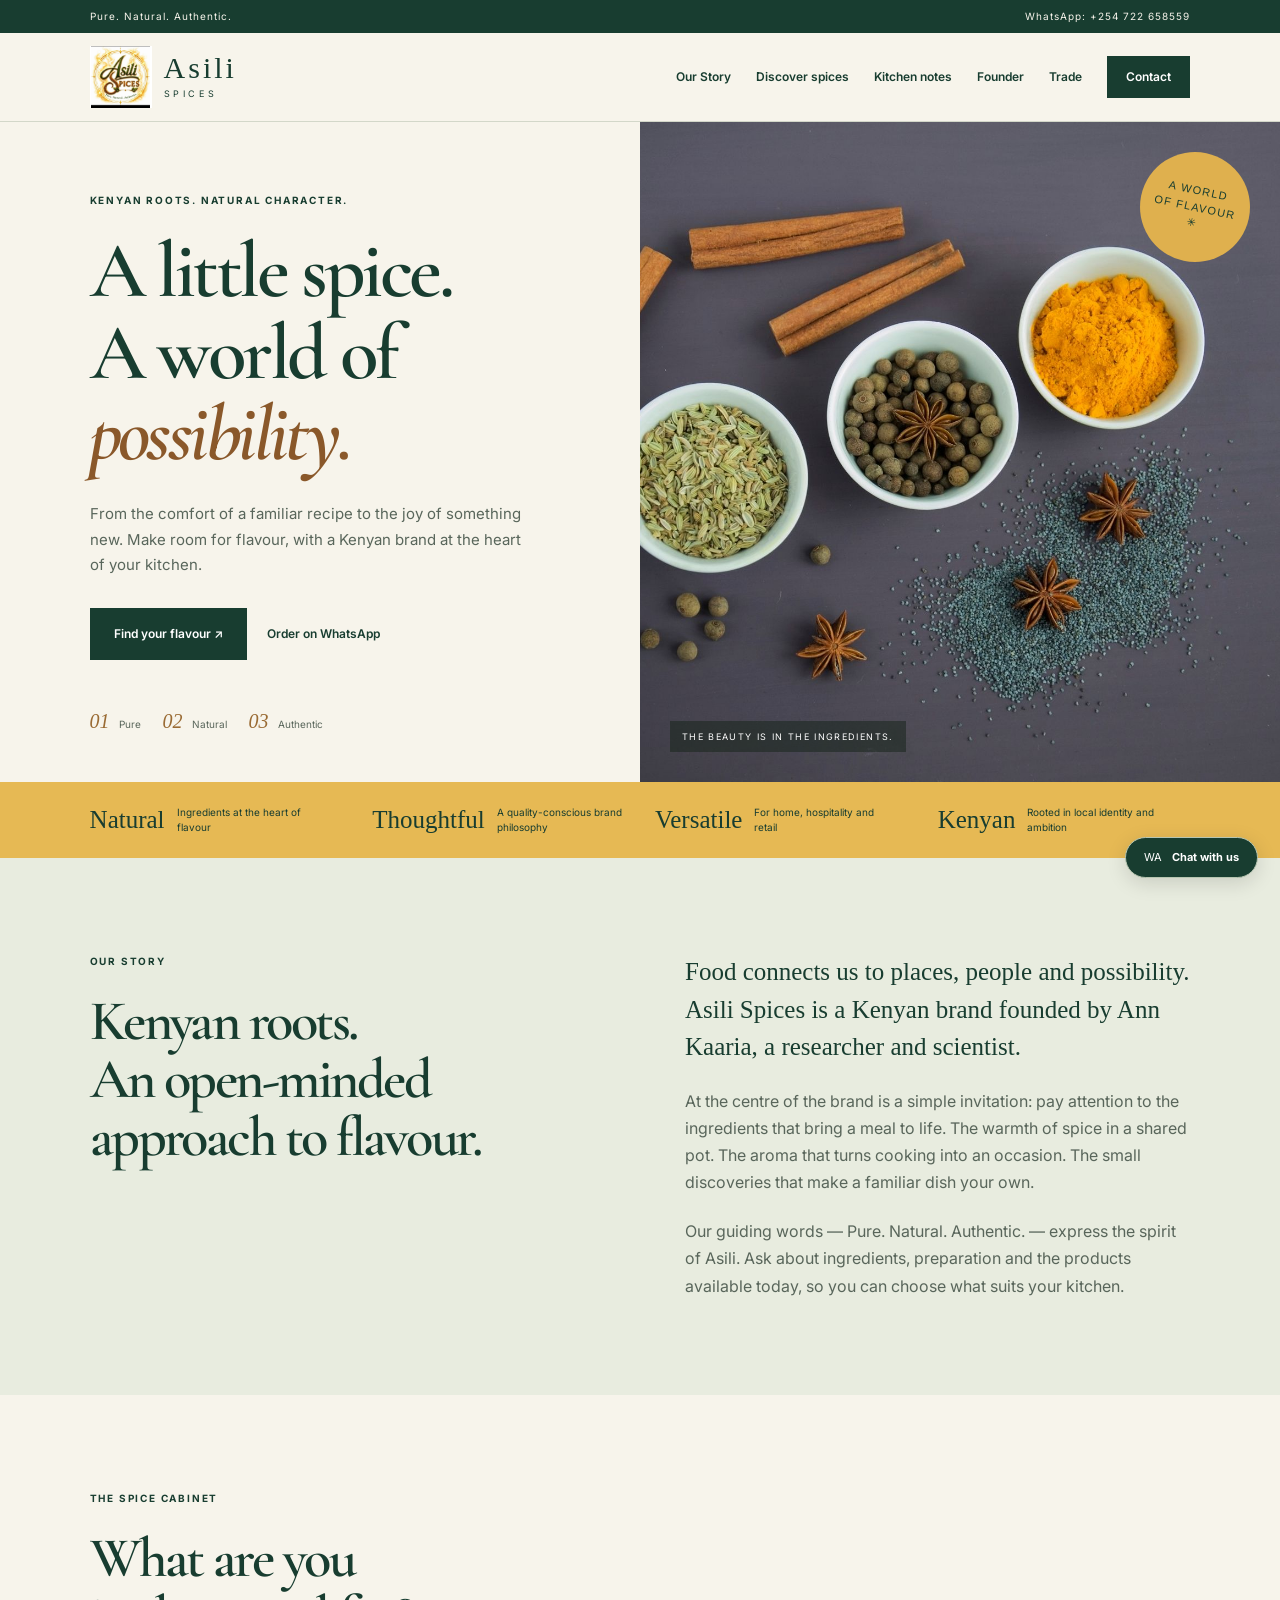
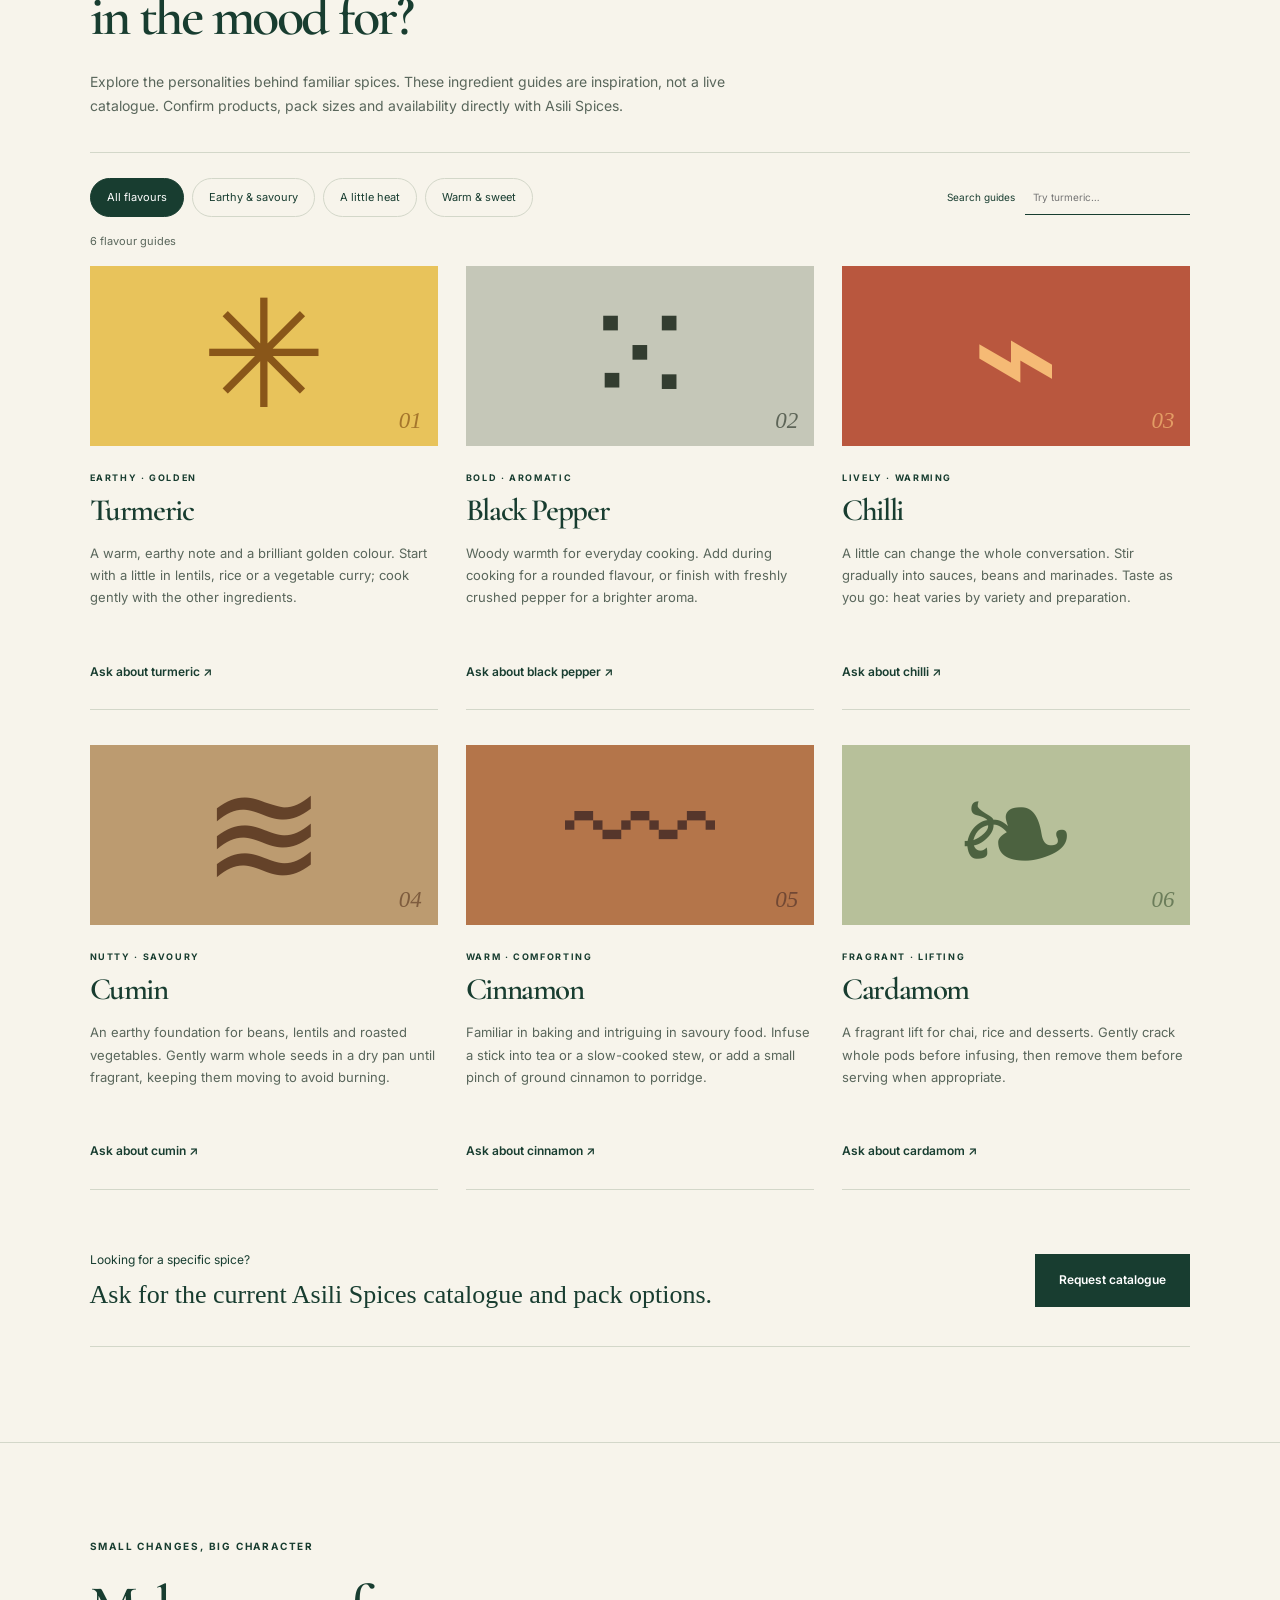
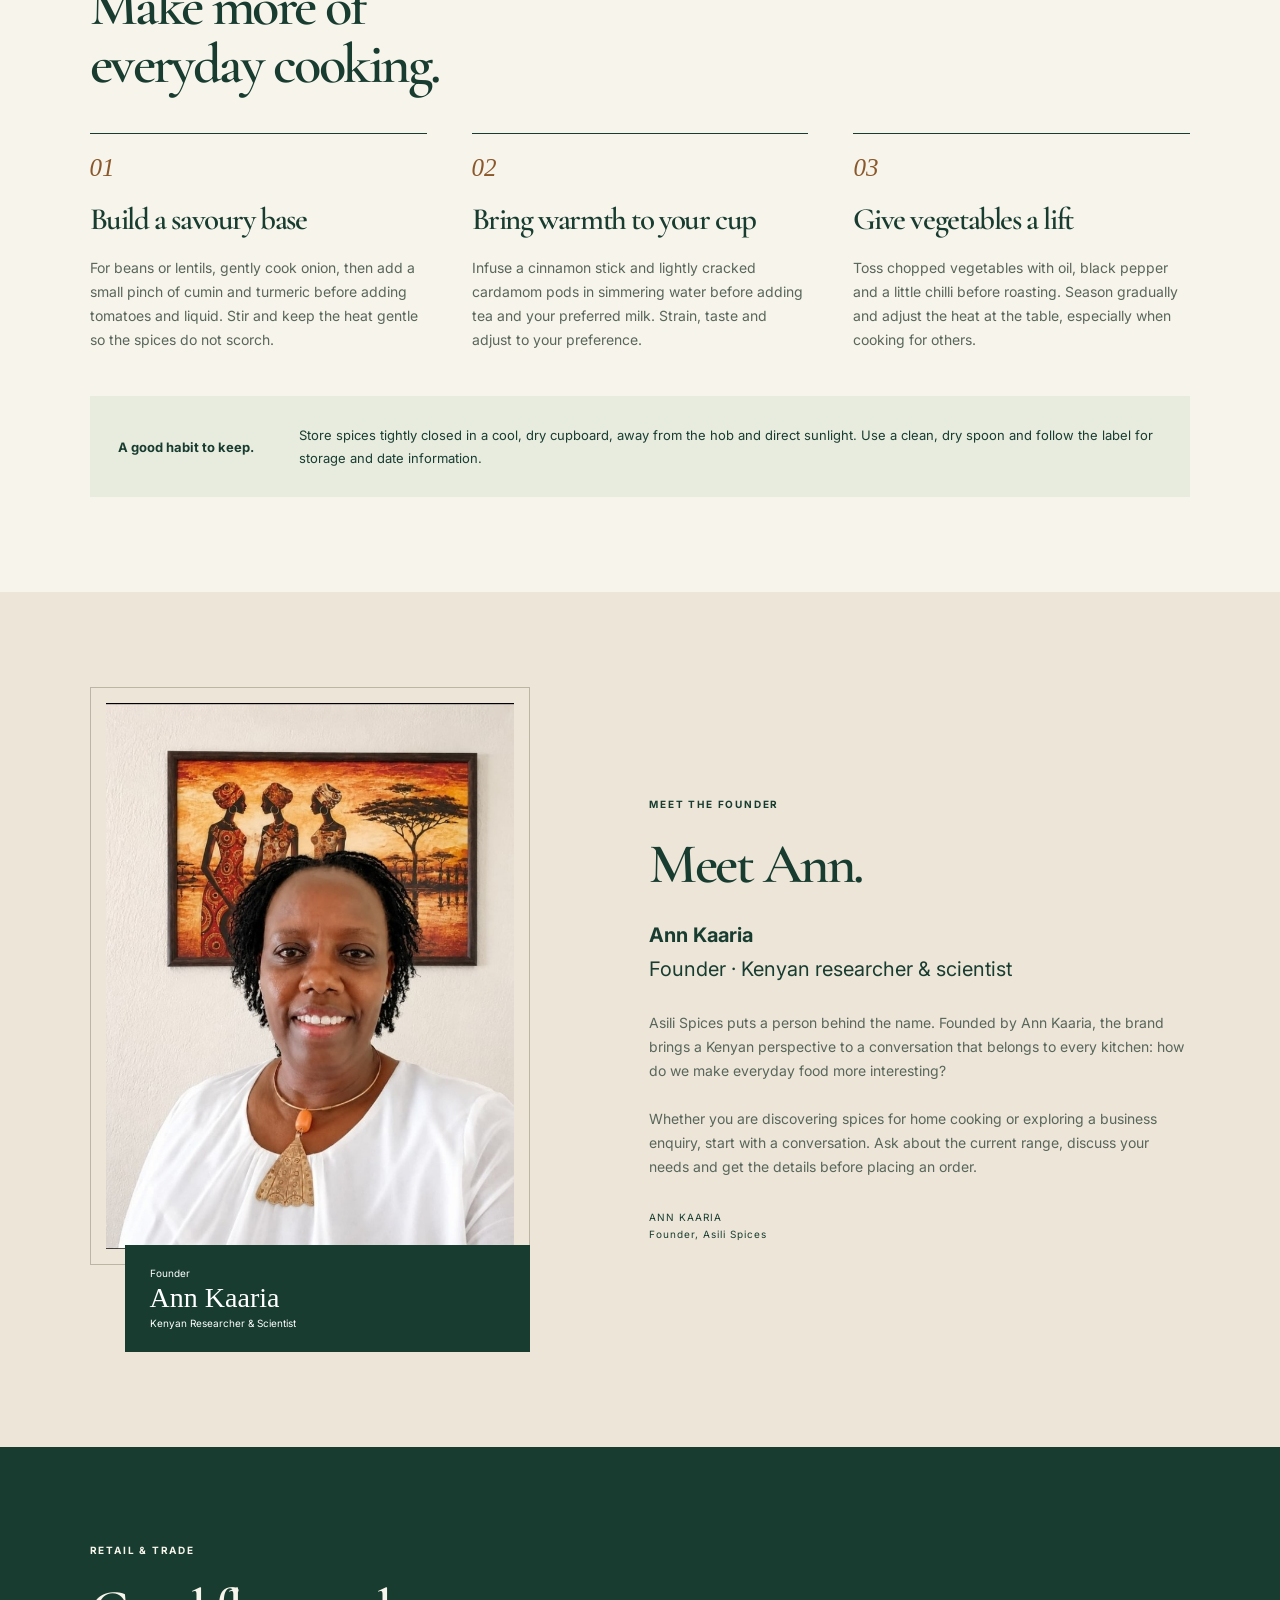
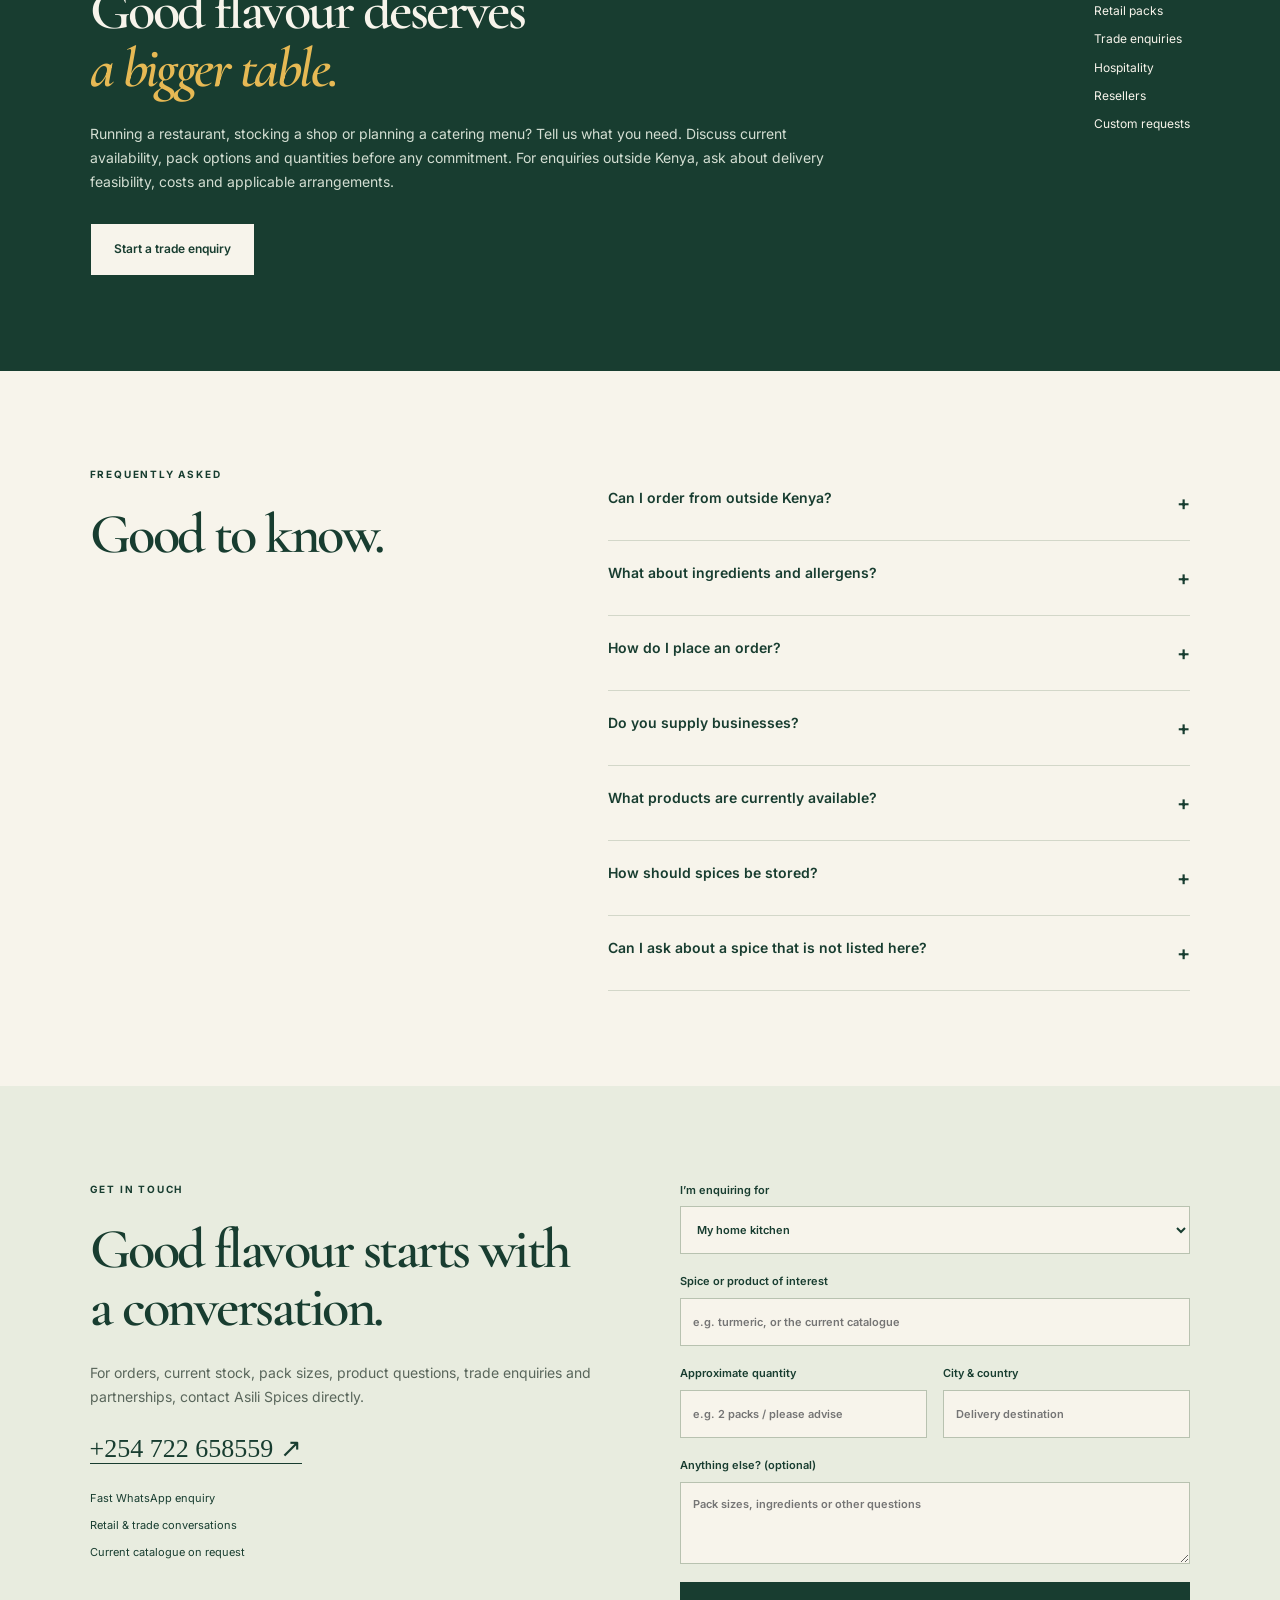
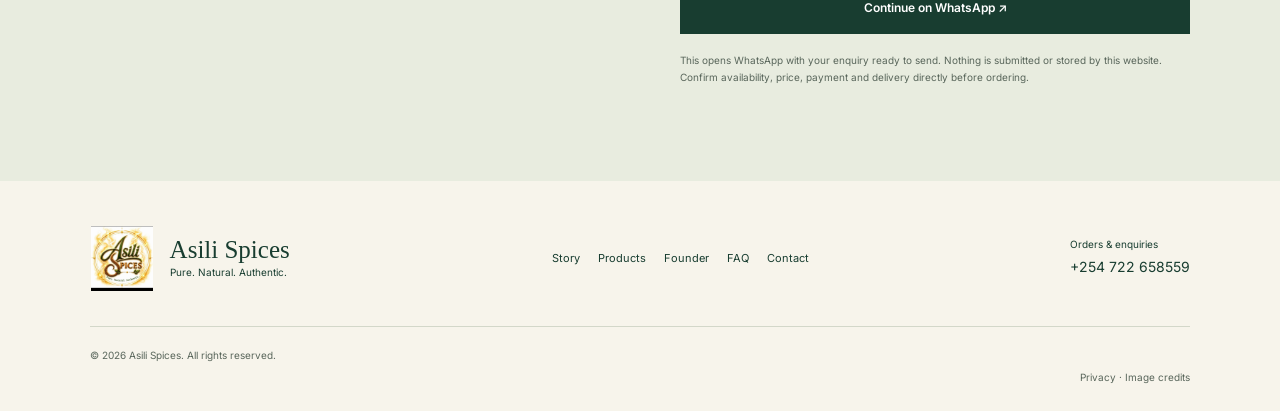
==== commit 0ffa88b9: "Add files via upload" ====
--- a/index.html
+++ b/index.html
@@ -10,7 +10,7 @@
   <meta property="og:title" content="Asili Spices | Pure. Natural. Authentic.">
   <meta property="og:description" content="Natural flavour with a Kenyan heart. Discover Asili Spices, founded by Kenyan researcher and scientist Ann Kaaria.">
   <meta property="og:type" content="website">
-  <meta property="og:image" content="assets/images/asili-spices-logo.png">
+  <meta property="og:image" content="https://asili-spices-ann-kaaria.danoty1989.chatgpt.site/assets/images/spices.jpg"><meta property="og:url" content="https://asili-spices-ann-kaaria.danoty1989.chatgpt.site/"><link rel="canonical" href="https://asili-spices-ann-kaaria.danoty1989.chatgpt.site/">
   <meta name="twitter:card" content="summary_large_image">
   <title>Asili Spices | Pure. Natural. Authentic.</title>
   <link rel="icon" href="assets/images/asili-spices-logo.png">
@@ -22,8 +22,8 @@
   {
     "@context":"https://schema.org",
     "@type":"Organization",
-    "name":"Asili Spices",
-    "description":"A Kenyan founder-led spice brand focused on pure, natural and authentic flavour.",
+    "name":"Asili Spices","url":"https://asili-spices-ann-kaaria.danoty1989.chatgpt.site/",
+    "description":"A Kenyan spice brand founded by Ann Kaaria.",
     "founder":{"@type":"Person","name":"Ann Kaaria","jobTitle":"Founder, Researcher and Scientist"},
     "telephone":"+254722658559"
   }
@@ -42,14 +42,14 @@
   <header class="site-header" id="top">
     <div class="container nav-wrap">
       <a class="brand" href="#top" aria-label="Asili Spices home">
-        <img src="assets/images/asili-spices-logo.png" alt="Asili Spices logo">
+        <img width="691" height="723" src="assets/images/asili-spices-logo.png" alt="Asili Spices logo">
         <span><strong>Asili</strong><small>Spices</small></span>
       </a>
       <button class="nav-toggle" aria-expanded="false" aria-controls="main-nav" aria-label="Open navigation"><span></span><span></span><span></span></button>
       <nav id="main-nav" class="main-nav" aria-label="Primary navigation">
         <a href="#story">Our Story</a>
-        <a href="#range">Spice Range</a>
-        <a href="#quality">Quality</a>
+        <a href="#range">Discover spices</a>
+        <a href="#quality">Kitchen notes</a>
         <a href="#founder">Founder</a>
         <a href="#wholesale">Trade</a>
         <a class="nav-cta" href="#contact">Contact</a>
@@ -65,23 +65,17 @@
       <div class="container hero-grid">
         <div class="hero-copy reveal">
           <p class="eyebrow light-kicker">Kenyan roots. Natural character.</p>
-          <h1>Flavour that begins with <em>nature.</em></h1>
-          <p class="hero-lead">Asili Spices is a Kenyan founder-led brand celebrating spices for what they are at their best: aromatic, vibrant, versatile and deeply connected to the food we love.</p>
+          <h1>A little spice.<br>A world of <em>possibility.</em></h1>
+          <p class="hero-lead">From the comfort of a familiar recipe to the joy of something new. Make room for flavour, with a Kenyan brand at the heart of your kitchen.</p>
           <div class="hero-actions">
-            <a class="btn btn-primary" href="#range">Explore the range</a>
+            <a class="btn btn-primary" href="#range">Find your flavour ↗</a>
             <a class="btn btn-ghost-light" href="https://wa.me/254722658559?text=Hello%20Asili%20Spices%2C%20I%20would%20like%20to%20place%20an%20order." target="_blank" rel="noopener">Order on WhatsApp</a>
           </div>
           <div class="trust-row" aria-label="Brand values">
             <span><b>01</b> Pure</span><span><b>02</b> Natural</span><span><b>03</b> Authentic</span>
           </div>
         </div>
-        <div class="hero-visual reveal">
-          <div class="logo-orbit">
-            <div class="orbit orbit-a"></div><div class="orbit orbit-b"></div>
-            <div class="logo-card"><img src="assets/images/asili-spices-logo.png" alt="Asili Spices — Pure. Natural. Authentic."></div>
-          </div>
-          <div class="hero-note"><span>Founder-led</span><strong>Built with research-minded care</strong></div>
-        </div>
+        <div class="hero-visual"><img class="hero-spices" src="assets/images/spices.jpg" width="1800" height="1200" fetchpriority="high" alt="Turmeric, cinnamon, star anise and assorted spices on a dark surface"><span class="photo-label">THE BEAUTY IS IN THE INGREDIENTS.</span><span class="seal">A WORLD<br>OF FLAVOUR<br>✳</span></div>
       </div>
       <div class="hero-wave" aria-hidden="true"></div>
     </section>
@@ -99,100 +93,51 @@
       <div class="container split">
         <div class="section-heading reveal">
           <p class="eyebrow">Our story</p>
-          <h2>“Asili” means going back to what is real.</h2>
+          <h2>Kenyan roots.<br>An open-minded approach to flavour.</h2>
         </div>
-        <div class="story-copy reveal">
-          <p>The name <strong>Asili</strong> speaks to origin, nature and authenticity. It captures a simple idea: ingredients should retain their identity, and flavour should feel honest rather than overcomplicated.</p>
-          <p>Asili Spices brings that philosophy into the kitchen through an evolving spice range created for everyday meals, memorable recipes and professional food use. The brand is shaped by curiosity, care and a respect for the way good ingredients can transform food.</p>
-        </div>
+        <div class="story-copy reveal"><p class="lead">Food connects us to places, people and possibility. Asili Spices is a Kenyan brand founded by Ann Kaaria, a researcher and scientist.</p><p>At the centre of the brand is a simple invitation: pay attention to the ingredients that bring a meal to life. The warmth of spice in a shared pot. The aroma that turns cooking into an occasion. The small discoveries that make a familiar dish your own.</p><p>Our guiding words — Pure. Natural. Authentic. — express the spirit of Asili. Ask about ingredients, preparation and the products available today, so you can choose what suits your kitchen.</p></div>
       </div>
-      <div class="container value-cards">
-        <article class="value-card reveal"><span class="icon">🌿</span><h3>Nature first</h3><p>We celebrate the natural aroma, colour and personality of spices and culinary ingredients.</p></article>
-        <article class="value-card reveal"><span class="icon">🔬</span><h3>Research-minded</h3><p>Founded by a researcher and scientist, the brand values careful thinking, consistency and continuous improvement.</p></article>
-        <article class="value-card reveal"><span class="icon">🤝</span><h3>Trust matters</h3><p>From enquiry to order, we aim for a customer experience built around clarity, respect and authenticity.</p></article>
-      </div>
+      
     </section>
 
     <section class="section range-section" id="range">
       <div class="container">
         <div class="section-heading centered reveal">
           <p class="eyebrow">The spice cabinet</p>
-          <h2>A world of flavour, ready for your kitchen.</h2>
-          <p>The exact catalogue may change as the range grows. These are representative spice categories commonly requested by home cooks and trade customers.</p>
+          <h2>What are you<br>in the mood for?</h2>
+          <p>Explore the personalities behind familiar spices. These ingredient guides are inspiration, not a live catalogue. Confirm products, pack sizes and availability directly with Asili Spices.</p>
         </div>
-        <div class="product-grid">
-          <article class="product-card reveal"><div class="spice-disc turmeric">T</div><div class="product-num">01</div><h3>Turmeric</h3><p>Earthy, warm and golden — ideal for curries, rice, stews and vibrant everyday cooking.</p><span class="tag">Earthy • Golden</span></article>
-          <article class="product-card reveal"><div class="spice-disc pepper">P</div><div class="product-num">02</div><h3>Black Pepper</h3><p>A familiar kitchen essential with an aromatic bite and clean warming character.</p><span class="tag">Bold • Aromatic</span></article>
-          <article class="product-card reveal"><div class="spice-disc paprika">C</div><div class="product-num">03</div><h3>Chilli & Paprika</h3><p>From gentle warmth to lively heat, suited to grills, sauces, marinades and street-food favourites.</p><span class="tag">Warm • Vibrant</span></article>
-          <article class="product-card reveal"><div class="spice-disc cumin">C</div><div class="product-num">04</div><h3>Cumin & Coriander</h3><p>Fragrant foundations for savoury meals, vegetables, legumes, meats and richly seasoned dishes.</p><span class="tag">Fragrant • Savoury</span></article>
-          <article class="product-card reveal"><div class="spice-disc cinnamon">S</div><div class="product-num">05</div><h3>Sweet Spices</h3><p>Warm spice profiles for tea, baking, desserts and slow-cooked recipes.</p><span class="tag">Sweet • Comforting</span></article>
-          <article class="product-card reveal"><div class="spice-disc blend">B</div><div class="product-num">06</div><h3>Signature Blends</h3><p>Convenient combinations designed around balance, ease of use and dependable flavour.</p><span class="tag">Balanced • Convenient</span></article>
-        </div>
-        <div class="catalogue-cta reveal">
+        <div class="discovery-tools"><div class="filters" role="group" aria-label="Filter spice guides"><button data-filter="all" aria-pressed="true">All flavours</button><button data-filter="earthy" aria-pressed="false">Earthy & savoury</button><button data-filter="heat" aria-pressed="false">A little heat</button><button data-filter="sweet" aria-pressed="false">Warm & sweet</button></div><label>Search guides <input type="search" id="search" placeholder="Try turmeric…"></label></div><p id="result-count" role="status" aria-live="polite"></p><div class="product-grid"><article class="product-card" data-category="earthy" data-name="turmeric"><div class="spice-art art-0" aria-hidden="true"><span>✳</span><b>01</b></div><div class="product-body"><p class="eyebrow">Earthy · Golden</p><h3>Turmeric</h3><p>A warm, earthy note and a brilliant golden colour. Start with a little in lentils, rice or a vegetable curry; cook gently with the other ingredients.</p><a class="spice-link" href="#contact" data-spice="Turmeric">Ask about turmeric ↗</a></div></article><article class="product-card" data-category="earthy" data-name="black pepper"><div class="spice-art art-1" aria-hidden="true"><span>⁙</span><b>02</b></div><div class="product-body"><p class="eyebrow">Bold · Aromatic</p><h3>Black Pepper</h3><p>Woody warmth for everyday cooking. Add during cooking for a rounded flavour, or finish with freshly crushed pepper for a brighter aroma.</p><a class="spice-link" href="#contact" data-spice="Black Pepper">Ask about black pepper ↗</a></div></article><article class="product-card" data-category="heat" data-name="chilli"><div class="spice-art art-2" aria-hidden="true"><span>⌁</span><b>03</b></div><div class="product-body"><p class="eyebrow">Lively · Warming</p><h3>Chilli</h3><p>A little can change the whole conversation. Stir gradually into sauces, beans and marinades. Taste as you go: heat varies by variety and preparation.</p><a class="spice-link" href="#contact" data-spice="Chilli">Ask about chilli ↗</a></div></article><article class="product-card" data-category="earthy" data-name="cumin"><div class="spice-art art-3" aria-hidden="true"><span>≋</span><b>04</b></div><div class="product-body"><p class="eyebrow">Nutty · Savoury</p><h3>Cumin</h3><p>An earthy foundation for beans, lentils and roasted vegetables. Gently warm whole seeds in a dry pan until fragrant, keeping them moving to avoid burning.</p><a class="spice-link" href="#contact" data-spice="Cumin">Ask about cumin ↗</a></div></article><article class="product-card" data-category="sweet" data-name="cinnamon"><div class="spice-art art-4" aria-hidden="true"><span>〰</span><b>05</b></div><div class="product-body"><p class="eyebrow">Warm · Comforting</p><h3>Cinnamon</h3><p>Familiar in baking and intriguing in savoury food. Infuse a stick into tea or a slow-cooked stew, or add a small pinch of ground cinnamon to porridge.</p><a class="spice-link" href="#contact" data-spice="Cinnamon">Ask about cinnamon ↗</a></div></article><article class="product-card" data-category="sweet" data-name="cardamom"><div class="spice-art art-5" aria-hidden="true"><span>❧</span><b>06</b></div><div class="product-body"><p class="eyebrow">Fragrant · Lifting</p><h3>Cardamom</h3><p>A fragrant lift for chai, rice and desserts. Gently crack whole pods before infusing, then remove them before serving when appropriate.</p><a class="spice-link" href="#contact" data-spice="Cardamom">Ask about cardamom ↗</a></div></article></div><p id="empty" hidden>No matching guides. Try another spice or choose all flavours.</p><div class="catalogue-cta reveal">
           <div><small>Looking for a specific spice?</small><strong>Ask for the current Asili Spices catalogue and pack options.</strong></div>
           <a class="btn btn-primary" href="https://wa.me/254722658559?text=Hello%20Asili%20Spices%2C%20please%20share%20your%20current%20product%20catalogue%20and%20pack%20sizes." target="_blank" rel="noopener">Request catalogue</a>
         </div>
       </div>
     </section>
 
-    <section class="section quality" id="quality">
-      <div class="container quality-grid">
-        <div class="quality-panel reveal">
-          <p class="eyebrow light-kicker">Our quality philosophy</p>
-          <h2>Good spice should announce itself before the first bite.</h2>
-          <p>Aroma, colour, freshness, handling and packaging all shape the final kitchen experience. Asili Spices is built around paying attention to those details and improving them continuously.</p>
-          <ul class="check-list">
-            <li><span>✓</span> Thoughtful product selection</li>
-            <li><span>✓</span> Clean, careful handling principles</li>
-            <li><span>✓</span> Freshness-conscious storage and packing</li>
-            <li><span>✓</span> Practical options for home and trade enquiries</li>
-            <li><span>✓</span> Customer feedback as part of improvement</li>
-          </ul>
+    <section class="section kitchen" id="quality"><div class="container"><div class="section-heading"><p class="eyebrow">SMALL CHANGES, BIG CHARACTER</p><h2>Make more of<br>everyday cooking.</h2></div><div class="tips"><article><span>01</span><h3>Build a savoury base</h3><p>For beans or lentils, gently cook onion, then add a small pinch of cumin and turmeric before adding tomatoes and liquid. Stir and keep the heat gentle so the spices do not scorch.</p></article><article><span>02</span><h3>Bring warmth to your cup</h3><p>Infuse a cinnamon stick and lightly cracked cardamom pods in simmering water before adding tea and your preferred milk. Strain, taste and adjust to your preference.</p></article><article><span>03</span><h3>Give vegetables a lift</h3><p>Toss chopped vegetables with oil, black pepper and a little chilli before roasting. Season gradually and adjust the heat at the table, especially when cooking for others.</p></article></div><div class="storage"><strong>A good habit to keep.</strong><p>Store spices tightly closed in a cool, dry cupboard, away from the hob and direct sunlight. Use a clean, dry spoon and follow the label for storage and date information.</p></div></div></section>
+
+    <section class="section founder" id="founder">
+      <div class="container founder-grid">
+        <div class="founder-photo reveal">
+          <div class="founder-frame"><img width="691" height="924" loading="lazy" src="assets/images/founder.jpg" alt="Ann Kaaria, founder of Asili Spices"></div>
+          <div class="photo-badge"><span>Founder</span><strong>Ann Kaaria</strong><small>Kenyan Researcher & Scientist</small></div>
         </div>
-        <div class="quality-stat-grid reveal">
-          <div class="quality-stat"><strong>01</strong><span>Understand the ingredient</span></div>
-          <div class="quality-stat"><strong>02</strong><span>Protect its natural character</span></div>
-          <div class="quality-stat"><strong>03</strong><span>Present it with care</span></div>
-          <div class="quality-stat"><strong>04</strong><span>Build customer confidence</span></div>
+        <div class="founder-copy reveal">
+          <p class="eyebrow">Meet the founder</p>
+          <h2>Meet Ann.</h2>
+          <p class="lead"><strong>Ann Kaaria</strong><br>Founder · Kenyan researcher & scientist</p><p>Asili Spices puts a person behind the name. Founded by Ann Kaaria, the brand brings a Kenyan perspective to a conversation that belongs to every kitchen: how do we make everyday food more interesting?</p><p>Whether you are discovering spices for home cooking or exploring a business enquiry, start with a conversation. Ask about the current range, discuss your needs and get the details before placing an order.</p><div class="founder-signoff"><span>ANN KAARIA</span><small>Founder, Asili Spices</small></div>
         </div>
       </div>
     </section>
 
-    <section class="section founder" id="founder">
-      <div class="container founder-grid">
-        <div class="founder-photo reveal">
-          <div class="founder-frame"><img src="assets/images/founder.jpg" alt="Ann Kaaria, founder of Asili Spices"></div>
-          <div class="photo-badge"><span>Founder</span><strong>Ann Kaaria</strong><small>Kenyan Researcher & Scientist</small></div>
-        </div>
-        <div class="founder-copy reveal">
-          <p class="eyebrow">Meet the founder</p>
-          <h2>Where scientific curiosity meets a love for authentic flavour.</h2>
-          <p><strong>Ann Kaaria</strong> is a Kenyan researcher and scientist and the founder of Asili Spices. Her professional identity brings a naturally thoughtful, evidence-aware mindset to the brand — one that values observation, consistency, learning and careful attention to detail.</p>
-          <p>Asili Spices reflects a broader vision: to build a trusted Kenyan brand around natural ingredients and authentic food experiences while remaining open to innovation, customer feedback and responsible growth.</p>
-          <blockquote>“Pure. Natural. Authentic.” is the idea at the centre of Asili Spices — a simple standard for how the brand wants people to experience flavour.</blockquote>
-          <div class="founder-signoff"><span>ANN KAARIA</span><small>Founder, Asili Spices</small></div>
-        </div>
-      </div>
-    </section>
-
-    <section class="section use-cases">
-      <div class="container">
-        <div class="section-heading centered reveal"><p class="eyebrow">Made to fit real kitchens</p><h2>From family meals to professional service.</h2></div>
-        <div class="use-grid">
-          <article class="use-card reveal"><span>01</span><h3>Home cooking</h3><p>Simple ways to add aroma, colour, warmth and character to everyday meals.</p></article>
-          <article class="use-card reveal"><span>02</span><h3>Restaurants & catering</h3><p>Talk to us about product availability and practical supply options for professional kitchens.</p></article>
-          <article class="use-card reveal"><span>03</span><h3>Retail & resale</h3><p>Stock enquiries are welcome from shops, resellers and businesses looking to serve their customers.</p></article>
-          <article class="use-card reveal"><span>04</span><h3>Custom enquiries</h3><p>Have a product, pack size or sourcing question? Start a conversation with the Asili Spices team.</p></article>
-        </div>
-      </div>
-    </section>
+    
 
     <section class="section wholesale" id="wholesale">
       <div class="container wholesale-wrap reveal">
         <div>
           <p class="eyebrow light-kicker">Retail & trade</p>
-          <h2>Let’s grow flavour together.</h2>
-          <p>Asili Spices welcomes enquiries from retailers, restaurants, caterers, hospitality businesses, institutions and resellers. Contact us to discuss current products, pack options, quantities and supply needs.</p>
+          <h2>Good flavour deserves<br><em>a bigger table.</em></h2>
+          <p>Running a restaurant, stocking a shop or planning a catering menu? Tell us what you need. Discuss current availability, pack options and quantities before any commitment. For enquiries outside Kenya, ask about delivery feasibility, costs and applicable arrangements.</p>
         </div>
         <div class="wholesale-points">
           <span>Retail packs</span><span>Trade enquiries</span><span>Hospitality</span><span>Resellers</span><span>Custom requests</span>
@@ -204,7 +149,7 @@
     <section class="section faq" id="faq">
       <div class="container narrow">
         <div class="section-heading centered reveal"><p class="eyebrow">Frequently asked</p><h2>Good to know.</h2></div>
-        <div class="accordion reveal">
+        <div class="accordion reveal"><details><summary>Can I order from outside Kenya?</summary><p>Enquiries are welcome from anywhere. Delivery destinations, costs, lead times and any import requirements must be discussed and confirmed before an order is accepted.</p></details><details><summary>What about ingredients and allergens?</summary><p>Ask for the specific product’s ingredient and allergen information before purchasing. Do not assume a spice or blend is free from a particular allergen or suitable for your dietary needs.</p></details>
           <details><summary>How do I place an order?</summary><p>Call or WhatsApp Asili Spices on <a href="tel:+254722658559">+254 722 658559</a>. We can confirm current products, pack sizes, availability and ordering details.</p></details>
           <details><summary>Do you supply businesses?</summary><p>Trade enquiries are welcome from retailers, restaurants, caterers, hospitality businesses, institutions and resellers. Availability and terms can be discussed directly.</p></details>
           <details><summary>What products are currently available?</summary><p>The range may evolve over time. WhatsApp us for the most current catalogue rather than relying on an old product list.</p></details>
@@ -220,27 +165,20 @@
           <p class="eyebrow">Get in touch</p>
           <h2>Good flavour starts with a conversation.</h2>
           <p>For orders, current stock, pack sizes, product questions, trade enquiries and partnerships, contact Asili Spices directly.</p>
-          <div class="contact-highlights"><span>Fast WhatsApp enquiry</span><span>Retail & trade conversations</span><span>Current catalogue on request</span></div>
+          <p><a class="phone" href="tel:+254722658559">+254 722 658559 ↗</a></p><div class="contact-highlights"><span>Fast WhatsApp enquiry</span><span>Retail & trade conversations</span><span>Current catalogue on request</span></div>
         </div>
-        <div class="contact-card reveal">
-          <div class="contact-card-top"><span>ASILI SPICES</span><small>Pure. Natural. Authentic.</small></div>
-          <a id="phoneLink" class="contact-item" href="tel:+254722658559"><span>☎</span><div><small>Phone</small><strong id="phoneText">+254 722 658559</strong></div></a>
-          <a class="contact-item" href="https://wa.me/254722658559?text=Hello%20Asili%20Spices%2C%20I%20would%20like%20to%20enquire%20about%20your%20products." target="_blank" rel="noopener"><span>◉</span><div><small>WhatsApp</small><strong>Chat with Asili Spices</strong></div></a>
-          <div class="contact-item muted"><span>⌖</span><div><small>Location</small><strong>Kenya</strong></div></div>
-          <a id="whatsappBtn" class="btn btn-primary full" href="https://wa.me/254722658559?text=Hello%20Asili%20Spices%2C%20I%20would%20like%20to%20place%20an%20order." target="_blank" rel="noopener">Order / Enquire on WhatsApp</a>
-          <p class="privacy-note">Please do not send sensitive personal information through WhatsApp. Product and delivery details can be confirmed during your enquiry.</p>
-        </div>
+        <form id="enquiry" class="contact-card"><label>I’m enquiring for<select id="purpose"><option>My home kitchen</option><option>A restaurant or catering business</option><option>A shop or resale business</option><option>Another enquiry</option></select></label><label>Spice or product of interest<input id="product" required maxlength="200" placeholder="e.g. turmeric, or the current catalogue"></label><div class="form-row"><label>Approximate quantity<input id="quantity" maxlength="100" placeholder="e.g. 2 packs / please advise"></label><label>City & country<input id="destination" required maxlength="100" placeholder="Delivery destination"></label></div><label>Anything else? (optional)<textarea id="message" rows="3" maxlength="1000" placeholder="Pack sizes, ingredients or other questions"></textarea></label><button class="btn btn-primary" type="submit">Continue on WhatsApp ↗</button><p class="privacy-note">This opens WhatsApp with your enquiry ready to send. Nothing is submitted or stored by this website. Confirm availability, price, payment and delivery directly before ordering.</p></form>
       </div>
     </section>
   </main>
 
   <footer class="footer">
     <div class="container footer-main">
-      <div class="footer-brand"><img src="assets/images/asili-spices-logo.png" alt=""><div><strong>Asili Spices</strong><span>Pure. Natural. Authentic.</span></div></div>
+      <div class="footer-brand"><img width="691" height="723" src="assets/images/asili-spices-logo.png" alt=""><div><strong>Asili Spices</strong><span>Pure. Natural. Authentic.</span></div></div>
       <div class="footer-links"><a href="#story">Story</a><a href="#range">Products</a><a href="#founder">Founder</a><a href="#faq">FAQ</a><a href="#contact">Contact</a></div>
       <div class="footer-contact"><span>Orders & enquiries</span><a href="tel:+254722658559">+254 722 658559</a></div>
     </div>
-    <div class="container footer-bottom"><p>© <span id="year"></span> Asili Spices. All rights reserved.</p><p>Kenyan founder-led brand.</p></div>
+    <div class="container footer-bottom"><p>© <span id="year"></span> Asili Spices. All rights reserved.</p><p><a href="privacy.html">Privacy</a> · <a href="credits.html">Image credits</a></p></div>
   </footer>
 
   <a class="floating-wa" href="https://wa.me/254722658559?text=Hello%20Asili%20Spices%2C%20I%20would%20like%20to%20enquire%20about%20your%20products." target="_blank" rel="noopener" aria-label="Chat with Asili Spices on WhatsApp"><span>WA</span><b>Chat with us</b></a>
@@ -249,3 +187,4 @@
   <script src="assets/js/main.js"></script>
 </body>
 </html>
+
--- a/assets/css/style.css
+++ b/assets/css/style.css
@@ -1,11 +1 @@
-:root{
-  --green:#173b2a;--green-2:#22533a;--green-3:#0f2d20;--leaf:#5f7c2d;--gold:#d6a72c;--gold-2:#f0cf68;
-  --copper:#a95b22;--cream:#fbf7ec;--paper:#fffdf7;--ink:#1d241f;--muted:#69736b;--line:rgba(23,59,42,.13);
-  --shadow:0 24px 70px rgba(22,44,29,.12);--radius:28px;--container:1180px
-}
-*{box-sizing:border-box}html{scroll-behavior:smooth}body{margin:0;font-family:Inter,system-ui,-apple-system,Segoe UI,sans-serif;color:var(--ink);background:var(--paper);line-height:1.65;-webkit-font-smoothing:antialiased}img{max-width:100%;display:block}a{color:inherit;text-decoration:none}button{font:inherit}.container{width:min(var(--container),calc(100% - 40px));margin:auto}.narrow{width:min(860px,calc(100% - 40px));margin:auto}.skip-link{position:fixed;left:12px;top:-100px;background:#fff;padding:10px 14px;z-index:999;border-radius:8px}.skip-link:focus{top:12px}.topbar{background:var(--green-3);color:#dce9df;font-size:.82rem}.topbar-inner{min-height:38px;display:flex;align-items:center;justify-content:space-between;gap:20px}.topbar a{color:#fff;font-weight:700}.site-header{position:sticky;top:0;z-index:100;background:rgba(255,253,247,.92);backdrop-filter:blur(16px);border-bottom:1px solid transparent;transition:.25s}.site-header.scrolled{border-color:var(--line);box-shadow:0 10px 30px rgba(18,48,32,.07)}.nav-wrap{height:82px;display:flex;align-items:center;justify-content:space-between}.brand{display:flex;align-items:center;gap:11px}.brand img{width:58px;height:58px;object-fit:cover;border-radius:50%;background:#fff;box-shadow:0 6px 20px rgba(23,59,42,.12)}.brand span{display:flex;align-items:baseline;gap:6px}.brand strong{font-family:'Cormorant Garamond',serif;font-size:1.65rem;color:var(--green);line-height:1}.brand small{text-transform:uppercase;letter-spacing:.2em;font-weight:800;color:var(--copper);font-size:.66rem}.main-nav{display:flex;align-items:center;gap:28px;font-size:.9rem;font-weight:700;color:#3b4a40}.main-nav a{position:relative}.main-nav a:not(.nav-cta):after{content:"";position:absolute;left:0;right:100%;bottom:-7px;height:2px;background:var(--gold);transition:.2s}.main-nav a:hover:after{right:0}.nav-cta{background:var(--green);color:#fff!important;padding:12px 18px;border-radius:999px}.nav-toggle{display:none;border:0;background:none;padding:8px}.nav-toggle span{display:block;width:24px;height:2px;background:var(--green);margin:5px}
-.hero{position:relative;overflow:hidden;background:linear-gradient(135deg,#102c20 0%,#1c4b34 55%,#355f31 100%);color:white;min-height:700px;display:flex;align-items:center}.hero:before{content:"";position:absolute;inset:0;background:radial-gradient(circle at 10% 10%,rgba(240,207,104,.12),transparent 28%),linear-gradient(90deg,rgba(255,255,255,.025) 1px,transparent 1px),linear-gradient(rgba(255,255,255,.02) 1px,transparent 1px);background-size:auto,46px 46px,46px 46px}.hero-texture{position:absolute;inset:auto -8% -25% auto;width:620px;height:620px;border:1px solid rgba(240,207,104,.22);border-radius:50%;box-shadow:0 0 0 70px rgba(240,207,104,.045),0 0 0 140px rgba(240,207,104,.03)}.hero-grid{display:grid;grid-template-columns:1.12fr .88fr;align-items:center;gap:70px;padding:90px 0 110px;position:relative;z-index:2}.eyebrow{text-transform:uppercase;letter-spacing:.22em;font-size:.72rem;font-weight:800;color:var(--leaf);margin:0 0 14px}.light-kicker{color:var(--gold-2)}h1,h2,h3{font-family:'Cormorant Garamond',Georgia,serif;margin-top:0;line-height:1.02}h1{font-size:clamp(4rem,7vw,7rem);letter-spacing:-.045em;margin-bottom:22px;max-width:720px}h1 em{color:var(--gold-2);font-style:italic}h2{font-size:clamp(2.6rem,4vw,4.7rem);letter-spacing:-.035em;margin-bottom:22px;color:var(--green)}h3{font-size:1.65rem;color:var(--green);margin-bottom:10px}.hero-lead{font-size:1.1rem;max-width:650px;color:#e4ece7;margin-bottom:30px}.hero-actions{display:flex;flex-wrap:wrap;gap:12px}.btn{display:inline-flex;align-items:center;justify-content:center;min-height:50px;padding:0 21px;border-radius:999px;font-weight:800;font-size:.9rem;transition:.2s;border:1px solid transparent}.btn:hover{transform:translateY(-2px)}.btn-primary{background:linear-gradient(135deg,var(--gold-2),var(--gold));color:#273218;box-shadow:0 10px 30px rgba(214,167,44,.22)}.btn-ghost-light{border-color:rgba(255,255,255,.28);color:#fff;background:rgba(255,255,255,.05)}.btn-white{background:#fff;color:var(--green)}.full{width:100%}.trust-row{display:flex;gap:24px;margin-top:35px;padding-top:26px;border-top:1px solid rgba(255,255,255,.14);font-size:.84rem;font-weight:700;color:#e7eee9}.trust-row b{color:var(--gold-2);margin-right:6px}.hero-visual{position:relative}.logo-orbit{position:relative;aspect-ratio:1;display:grid;place-items:center}.logo-card{width:76%;aspect-ratio:1;border-radius:50%;background:#fff;display:grid;place-items:center;padding:7%;box-shadow:0 30px 90px rgba(0,0,0,.3),0 0 0 12px rgba(255,255,255,.04)}.logo-card img{width:100%;height:100%;object-fit:contain;border-radius:50%}.orbit{position:absolute;border:1px solid rgba(240,207,104,.36);border-radius:50%}.orbit-a{inset:4%;animation:spin 22s linear infinite}.orbit-b{inset:-4%;border-style:dashed;animation:spin 32s linear infinite reverse}.orbit-a:before,.orbit-b:after{content:"";position:absolute;width:12px;height:12px;background:var(--gold-2);border-radius:50%;box-shadow:0 0 20px var(--gold-2)}.orbit-a:before{top:15%;left:8%}.orbit-b:after{bottom:10%;right:13%}@keyframes spin{to{transform:rotate(360deg)}}.hero-note{position:absolute;right:-20px;bottom:20px;background:#fff;color:var(--ink);padding:14px 18px;border-radius:16px;box-shadow:var(--shadow);display:flex;flex-direction:column}.hero-note span{font-size:.67rem;text-transform:uppercase;letter-spacing:.16em;color:var(--copper);font-weight:800}.hero-note strong{font-size:.86rem}.hero-wave{position:absolute;left:-2%;right:-2%;bottom:-1px;height:70px;background:var(--paper);clip-path:polygon(0 74%,12% 66%,24% 81%,37% 68%,52% 82%,67% 63%,81% 79%,100% 62%,100% 100%,0 100%)}
-.proof-strip{background:var(--paper);padding:15px 0 55px}.proof-grid{display:grid;grid-template-columns:repeat(4,1fr);gap:18px}.proof-grid div{padding:22px 0;border-top:1px solid var(--line)}.proof-grid strong{display:block;color:var(--green);font-size:1rem}.proof-grid span{display:block;color:var(--muted);font-size:.82rem;margin-top:4px}.section{padding:105px 0}.split{display:grid;grid-template-columns:.9fr 1.1fr;gap:80px}.story-copy{font-size:1.08rem;color:#4f5a52}.story-copy p:first-child{font-size:1.2rem;color:#35453a}.value-cards{display:grid;grid-template-columns:repeat(3,1fr);gap:22px;margin-top:55px}.value-card{border:1px solid var(--line);padding:32px;border-radius:22px;background:#fff;box-shadow:0 12px 40px rgba(23,59,42,.04);transition:.2s}.value-card:hover{transform:translateY(-4px);box-shadow:var(--shadow)}.value-card .icon{display:grid;place-items:center;width:48px;height:48px;background:var(--cream);border-radius:14px;font-size:1.3rem;margin-bottom:22px}.value-card p,.product-card p,.use-card p{color:var(--muted);font-size:.93rem}.centered{text-align:center;max-width:760px;margin:0 auto 48px}.centered p:last-child{color:var(--muted)}.range-section{background:var(--cream);position:relative;overflow:hidden}.range-section:before{content:"";position:absolute;right:-130px;top:-130px;width:360px;height:360px;border-radius:50%;border:1px solid rgba(214,167,44,.22);box-shadow:0 0 0 60px rgba(214,167,44,.05)}.product-grid{display:grid;grid-template-columns:repeat(3,1fr);gap:22px;position:relative}.product-card{background:#fff;border-radius:24px;padding:30px;border:1px solid rgba(23,59,42,.09);position:relative;overflow:hidden;min-height:310px;transition:.25s}.product-card:hover{transform:translateY(-6px);box-shadow:var(--shadow)}.product-num{position:absolute;right:24px;top:26px;font-size:.68rem;letter-spacing:.16em;font-weight:800;color:#a4ada7}.spice-disc{width:72px;height:72px;border-radius:50%;display:grid;place-items:center;font-family:'Cormorant Garamond',serif;font-size:2rem;font-weight:800;margin-bottom:24px;color:#fff;box-shadow:inset 0 0 0 7px rgba(255,255,255,.13),0 8px 24px rgba(0,0,0,.12)}.turmeric{background:#d6a717}.pepper{background:#292d2a}.paprika{background:#b64724}.cumin{background:#7a5b32}.cinnamon{background:#9c4e2f}.blend{background:#43612c}.tag{display:inline-block;margin-top:8px;padding:7px 10px;border-radius:999px;background:#f2f4ee;color:#516248;font-size:.72rem;font-weight:800}.catalogue-cta{margin-top:34px;background:var(--green);color:#fff;border-radius:22px;padding:24px 28px;display:flex;align-items:center;justify-content:space-between;gap:20px}.catalogue-cta small{display:block;color:#bcd2c3;text-transform:uppercase;letter-spacing:.16em;font-size:.65rem;font-weight:800}.catalogue-cta strong{display:block;margin-top:3px}.quality{background:linear-gradient(135deg,#102d20,#214d35);color:#fff}.quality-grid{display:grid;grid-template-columns:1.05fr .95fr;gap:70px;align-items:center}.quality h2{color:#fff}.quality-panel>p{color:#cbd8cf}.check-list{list-style:none;padding:0;margin:28px 0 0;display:grid;gap:12px}.check-list li{display:flex;gap:12px;align-items:center;color:#e7eee9}.check-list span{width:25px;height:25px;display:grid;place-items:center;background:rgba(240,207,104,.13);border:1px solid rgba(240,207,104,.28);color:var(--gold-2);border-radius:50%;font-size:.75rem}.quality-stat-grid{display:grid;grid-template-columns:1fr 1fr;gap:15px}.quality-stat{border:1px solid rgba(255,255,255,.12);border-radius:20px;padding:28px;background:rgba(255,255,255,.035);min-height:150px}.quality-stat strong{display:block;font-family:'Cormorant Garamond',serif;font-size:2.2rem;color:var(--gold-2);font-weight:700}.quality-stat span{display:block;margin-top:8px;color:#d9e3dc}.founder{background:#fff}.founder-grid{display:grid;grid-template-columns:.85fr 1.15fr;gap:85px;align-items:center}.founder-photo{position:relative;padding:28px}.founder-frame{border-radius:30px 30px 140px 30px;overflow:hidden;box-shadow:var(--shadow);aspect-ratio:.82;background:var(--cream)}.founder-frame img{width:100%;height:100%;object-fit:cover;object-position:center top}.founder-photo:before{content:"";position:absolute;inset:0 22% 14% 0;border:1px solid rgba(214,167,44,.45);border-radius:30px;transform:translate(-12px,12px);z-index:0}.founder-frame{position:relative;z-index:1}.photo-badge{position:absolute;z-index:2;right:-5px;bottom:8px;background:var(--green);color:#fff;padding:18px 22px;border-radius:18px;box-shadow:var(--shadow);min-width:220px}.photo-badge span,.photo-badge small{display:block}.photo-badge span{font-size:.65rem;text-transform:uppercase;letter-spacing:.18em;color:var(--gold-2);font-weight:800}.photo-badge strong{display:block;font-family:'Cormorant Garamond',serif;font-size:1.5rem}.photo-badge small{color:#cbd8cf}.founder-copy p{color:#566159}.founder-copy blockquote{margin:28px 0;padding:22px 0 22px 25px;border-left:3px solid var(--gold);font-family:'Cormorant Garamond',serif;font-size:1.45rem;line-height:1.3;color:var(--green)}.founder-signoff{margin-top:24px;display:flex;flex-direction:column}.founder-signoff span{font-weight:800;letter-spacing:.18em;color:var(--green);font-size:.75rem}.founder-signoff small{color:var(--muted)}.use-cases{background:#f7f3e8}.use-grid{display:grid;grid-template-columns:repeat(4,1fr);gap:16px}.use-card{background:#fff;border-radius:20px;padding:28px;border:1px solid var(--line)}.use-card>span{font-size:.68rem;color:var(--copper);letter-spacing:.16em;font-weight:800}.wholesale{padding-top:0;background:#f7f3e8}.wholesale-wrap{background:linear-gradient(135deg,#8c4b20,#b76b2e);color:#fff;border-radius:32px;padding:55px;position:relative;overflow:hidden}.wholesale-wrap:after{content:"";position:absolute;width:340px;height:340px;border:1px solid rgba(255,255,255,.16);border-radius:50%;right:-120px;top:-120px;box-shadow:0 0 0 55px rgba(255,255,255,.035)}.wholesale h2{color:#fff;max-width:650px}.wholesale p{max-width:760px;color:#f5e5da}.wholesale-points{display:flex;flex-wrap:wrap;gap:9px;margin:28px 0}.wholesale-points span{border:1px solid rgba(255,255,255,.25);padding:8px 12px;border-radius:999px;font-size:.75rem;font-weight:800}.faq{background:#fff}.accordion details{border-top:1px solid var(--line);padding:22px 4px}.accordion details:last-child{border-bottom:1px solid var(--line)}.accordion summary{cursor:pointer;list-style:none;font-weight:800;color:var(--green);position:relative;padding-right:40px}.accordion summary::-webkit-details-marker{display:none}.accordion summary:after{content:"+";position:absolute;right:5px;top:-5px;font-size:1.5rem;color:var(--gold)}.accordion details[open] summary:after{content:"−"}.accordion p{color:var(--muted);max-width:720px}.accordion a{font-weight:800;color:var(--green)}.contact{background:var(--cream)}.contact-grid{display:grid;grid-template-columns:1fr .85fr;gap:70px;align-items:center}.contact-copy>p{color:var(--muted);font-size:1.04rem}.contact-highlights{display:flex;flex-wrap:wrap;gap:8px;margin-top:26px}.contact-highlights span{padding:8px 12px;border-radius:999px;background:#fff;border:1px solid var(--line);font-size:.76rem;font-weight:800;color:var(--green)}.contact-card{background:#fff;border-radius:28px;padding:30px;box-shadow:var(--shadow);border:1px solid rgba(23,59,42,.08)}.contact-card-top{display:flex;justify-content:space-between;gap:15px;align-items:center;border-bottom:1px solid var(--line);padding-bottom:18px;margin-bottom:8px}.contact-card-top span{font-weight:800;color:var(--green);letter-spacing:.11em}.contact-card-top small{color:var(--copper);font-weight:700}.contact-item{display:flex;gap:14px;align-items:center;padding:17px 4px;border-bottom:1px solid var(--line)}.contact-item>span{width:38px;height:38px;border-radius:50%;display:grid;place-items:center;background:var(--cream);color:var(--green);font-weight:800}.contact-item small,.contact-item strong{display:block}.contact-item small{font-size:.68rem;text-transform:uppercase;letter-spacing:.13em;color:#8b948e;font-weight:800}.contact-item strong{color:var(--green)}.contact-card .btn{margin-top:20px}.privacy-note{font-size:.72rem;color:#8b948e;margin:14px 0 0;text-align:center}.footer{background:#0c251a;color:#d7e1db;padding:55px 0 18px}.footer-main{display:grid;grid-template-columns:1.4fr 1fr .8fr;gap:40px;align-items:center}.footer-brand{display:flex;align-items:center;gap:14px}.footer-brand img{width:64px;height:64px;border-radius:50%;background:#fff}.footer-brand strong,.footer-brand span{display:block}.footer-brand strong{font-family:'Cormorant Garamond',serif;font-size:1.6rem;color:#fff}.footer-brand span{font-size:.76rem;color:#9eb5a5}.footer-links{display:flex;gap:16px;flex-wrap:wrap;font-size:.82rem;font-weight:700}.footer-contact span,.footer-contact a{display:block}.footer-contact span{font-size:.67rem;text-transform:uppercase;letter-spacing:.15em;color:#8fa699}.footer-contact a{font-weight:800;color:#fff;margin-top:5px}.footer-bottom{display:flex;justify-content:space-between;gap:20px;margin-top:35px;padding-top:16px;border-top:1px solid rgba(255,255,255,.08);font-size:.72rem;color:#80988a}.floating-wa{position:fixed;right:20px;bottom:20px;z-index:90;background:#1d6a3d;color:#fff;padding:10px 14px 10px 10px;border-radius:999px;display:flex;align-items:center;gap:8px;box-shadow:0 14px 35px rgba(0,0,0,.2);font-size:.78rem;font-weight:800}.floating-wa span{display:grid;place-items:center;width:34px;height:34px;border-radius:50%;background:#fff;color:#1d6a3d;font-size:.7rem}.reveal{opacity:0;transform:translateY(18px);transition:opacity .65s ease,transform .65s ease}.reveal.visible{opacity:1;transform:none}
-@media(max-width:980px){.main-nav{position:absolute;left:20px;right:20px;top:72px;background:#fff;border:1px solid var(--line);border-radius:18px;padding:18px;display:none;flex-direction:column;align-items:stretch;gap:0;box-shadow:var(--shadow)}.main-nav.open{display:flex}.main-nav a{padding:12px}.nav-toggle{display:block}.hero-grid,.quality-grid,.founder-grid,.contact-grid,.split{grid-template-columns:1fr}.hero-grid{gap:30px;padding-top:65px}.hero-visual{max-width:540px;margin:auto}.proof-grid{grid-template-columns:1fr 1fr}.product-grid{grid-template-columns:1fr 1fr}.value-cards{grid-template-columns:1fr 1fr}.use-grid{grid-template-columns:1fr 1fr}.footer-main{grid-template-columns:1fr 1fr}.founder-grid{gap:40px}.founder-photo{max-width:560px;margin:auto}.section{padding:80px 0}.split{gap:20px}.contact-grid{gap:35px}}
-@media(max-width:640px){.container,.narrow{width:min(100% - 26px,var(--container))}.topbar-inner{min-height:34px;font-size:.72rem}.topbar-inner span{display:none}.nav-wrap{height:70px}.brand img{width:48px;height:48px}.brand strong{font-size:1.4rem}.brand small{display:none}.hero{min-height:auto}.hero-grid{padding:60px 0 90px}.hero-copy{text-align:left}.hero h1{font-size:clamp(3.2rem,16vw,5.2rem)}.hero-actions{flex-direction:column}.btn{width:100%}.trust-row{gap:11px;justify-content:space-between;font-size:.72rem}.hero-note{right:0;bottom:0}.proof-grid,.product-grid,.value-cards,.quality-stat-grid,.use-grid,.footer-main{grid-template-columns:1fr}.proof-grid div{padding:13px 0}.section{padding:68px 0}h2{font-size:clamp(2.45rem,13vw,3.7rem)}.catalogue-cta{flex-direction:column;align-items:stretch}.quality-grid{gap:35px}.founder-photo{padding:14px}.photo-badge{position:relative;right:auto;bottom:auto;margin:-25px 14px 0;z-index:3}.founder-copy blockquote{font-size:1.25rem}.wholesale-wrap{padding:34px 24px;border-radius:24px}.contact-card{padding:22px}.contact-card-top{align-items:flex-start;flex-direction:column}.footer-bottom{flex-direction:column;gap:2px}.floating-wa{right:12px;bottom:12px}.floating-wa b{display:none}}
-@media(prefers-reduced-motion:reduce){*{scroll-behavior:auto!important}.orbit{animation:none}.reveal{opacity:1;transform:none;transition:none}}
+*{box-sizing:border-box}html{scroll-behavior:smooth;scroll-padding-top:100px}:root{--green:#183d30;--cream:#f7f4eb;--muted:#59665b;--line:#d3d7c9}body{margin:0;background:var(--cream);color:var(--green);font:16px/1.7 Inter,Arial,sans-serif}a{color:inherit;text-decoration:none}button,input,select,textarea{font:inherit}button{cursor:pointer}img{display:block;max-width:100%}h1,h2,h3,p{margin:0}h1,h2,h3{font-family:'Cormorant Garamond',Georgia,serif;font-weight:600;letter-spacing:-.045em;line-height:1.03}h1{font-size:clamp(60px,6.2vw,94px)}h2{font-size:clamp(40px,4.4vw,66px)}h3{font-size:31px}em{color:#8a582a;font-weight:600}p+p{margin-top:22px}a:focus-visible,button:focus-visible,input:focus-visible,select:focus-visible,textarea:focus-visible,summary:focus-visible{outline:3px solid #b56c24;outline-offset:5px}.container{width:86%;max-width:1320px;margin:auto}.section{padding:95px 0}.eyebrow{font-size:10px;letter-spacing:.18em;text-transform:uppercase;font-weight:700;margin-bottom:22px}.topbar{background:var(--green);color:var(--cream);font-size:10px;letter-spacing:.1em;padding:8px 0}.topbar-inner{display:flex;justify-content:space-between}.site-header{background:var(--cream);position:sticky;top:0;z-index:30;border-bottom:1px solid var(--line)}.nav-wrap{display:flex;align-items:center;justify-content:space-between;padding:13px 0}.brand{display:flex;gap:12px;align-items:center}.brand img{width:62px;height:62px;object-fit:contain;background:white}.brand strong{font:30px/1 Georgia;letter-spacing:.1em}.brand small{display:block;text-transform:uppercase;font-size:9px;letter-spacing:.4em}.main-nav{display:flex;align-items:center;gap:25px;font-size:12px;font-weight:600}.main-nav a:hover{text-decoration:underline;text-underline-offset:6px}.nav-cta,.btn{background:var(--green);color:white;border:1px solid var(--green);padding:15px 23px;display:inline-flex;align-items:center;justify-content:center;font-size:12px;font-weight:600;transition:background .2s,transform .2s}.nav-cta{padding:10px 18px}.btn:hover{background:#2e5742;transform:translateY(-2px)}.btn-ghost-light{background:transparent;color:var(--green);border:0;padding-left:0}.nav-toggle{display:none}.hero-grid{width:100%;max-width:none;display:grid;grid-template-columns:1fr 1fr}.hero-copy{padding:70px 12% 45px 14%}.hero-lead{font-size:15px;color:var(--muted);margin-top:25px;max-width:440px}.hero-actions{display:flex;gap:20px;align-items:center;margin-top:30px;flex-wrap:wrap}.trust-row{display:flex;gap:22px;font-size:10px;margin-top:50px;color:var(--muted)}.trust-row b{font:italic 20px Georgia;color:#9a6b34;margin-right:6px}.hero-visual{position:relative;min-height:660px;background:#312b22;overflow:hidden}.hero-spices{height:100%;width:100%;object-fit:cover;position:absolute;inset:0;object-position:55% center}.photo-label{position:absolute;bottom:30px;left:30px;color:white;font-size:9px;letter-spacing:.15em;background:#18241c88;padding:8px 12px}.seal{position:absolute;right:30px;top:30px;width:110px;height:110px;border-radius:50%;background:#dfb04e;display:flex;align-items:center;justify-content:center;text-align:center;font:11px/1.5 Arial;letter-spacing:.12em;transform:rotate(12deg)}.proof-strip{background:#e6b954;padding:23px 0}.proof-grid{display:grid;grid-template-columns:repeat(4,1fr);gap:30px}.proof-grid>div{display:flex;gap:12px;align-items:center}.proof-grid strong{font:25px Georgia}.proof-grid span{font-size:10px;max-width:140px;line-height:1.5}.split{display:grid;grid-template-columns:1fr 1fr;gap:90px}.story-copy{color:var(--muted)}.story-copy .lead{color:var(--green);font:25px/1.5 Georgia}.intro{background:#e8ecdf}.section-heading{max-width:720px}.section-heading.centered{max-width:none;text-align:left}.section-heading>p:last-child:not(.eyebrow){color:var(--muted);font-size:14px;max-width:650px;margin-top:25px}.discovery-tools{display:flex;justify-content:space-between;align-items:center;gap:25px;border-top:1px solid var(--line);margin-top:35px;padding-top:25px}.filters{display:flex;gap:8px;flex-wrap:wrap}.filters button{background:transparent;color:var(--green);border:1px solid var(--line);padding:9px 16px;border-radius:30px;font-size:11px}.filters button[aria-pressed=true]{background:var(--green);color:white;border-color:var(--green)}.discovery-tools>label{font-size:10px;display:flex;align-items:center;gap:10px}.discovery-tools input{width:165px;padding:8px;border:0;border-bottom:1px solid var(--green);background:transparent;color:var(--green)}#result-count{font-size:11px;color:var(--muted);margin:15px 0}.product-grid{display:grid;grid-template-columns:repeat(3,1fr);gap:35px 28px}.product-card{border-bottom:1px solid var(--line);padding-bottom:25px}.product-card[hidden]{display:none}.spice-art{height:180px;position:relative;display:grid;place-items:center;overflow:hidden}.spice-art span{font:150px/1 Georgia;transition:transform .5s}.product-card:hover .spice-art span{transform:rotate(15deg) scale(1.1)}.spice-art b{position:absolute;bottom:12px;right:16px;font:italic 23px Georgia;opacity:.7}.art-0{background:#e8c35b;color:#895619}.art-1{background:#c5c7b8;color:#333d30}.art-2{background:#b9573e;color:#f5ba75}.art-3{background:#bc9b70;color:#644229}.art-4{background:#b4754a;color:#56362b}.art-5{background:#b7c09a;color:#4c6240}.product-body{padding-top:24px}.product-body .eyebrow{font-size:9px;margin-bottom:10px}.product-body>p:not(.eyebrow){font-size:13px;color:var(--muted);margin-top:15px;min-height:100px}.spice-link{font-size:12px;font-weight:600;display:inline-block;margin-top:20px}.spice-link:hover{text-decoration:underline}.catalogue-cta{display:flex;justify-content:space-between;align-items:center;gap:35px;padding:35px 0;border-bottom:1px solid var(--line);margin-top:25px}.catalogue-cta small{display:block;font-size:12px;margin-bottom:10px}.catalogue-cta strong{font:26px Georgia}.catalogue-cta .btn{flex-shrink:0}.tips{display:grid;grid-template-columns:repeat(3,1fr);gap:45px;margin-top:40px}.tips article{border-top:1px solid var(--green);padding-top:20px}.tips span{font:italic 25px Georgia;color:#8a582a}.tips h3{margin:20px 0}.tips p{font-size:14px;color:var(--muted)}.kitchen{border-top:1px solid var(--line)}.storage{display:flex;align-items:center;gap:45px;padding:28px;background:#e8ecdf;margin-top:45px}.storage strong{font-size:13px;white-space:nowrap}.storage p{font-size:13px}.founder{background:#ece5d8}.founder-grid{display:grid;grid-template-columns:.85fr 1fr;gap:100px;align-items:center}.founder-photo{position:relative;max-width:440px}.founder-frame{padding:15px;border:1px solid #bcb5a5}.founder-frame img{width:100%;height:auto}.photo-badge{background:var(--green);color:white;padding:20px 25px;position:relative;margin:-20px 0 0 35px}.photo-badge span,.photo-badge small{display:block;font-size:10px}.photo-badge strong{font:28px Georgia}.founder-copy p:not(.eyebrow){margin-top:25px;color:var(--muted);font-size:14px}.founder-copy .lead{font-size:20px!important;color:var(--green)!important}.founder-signoff{margin-top:30px}.founder-signoff span,.founder-signoff small{display:block;font-size:10px;letter-spacing:.1em}.wholesale{background:var(--green);color:var(--cream)}.wholesale-wrap{display:grid;grid-template-columns:1fr auto;gap:30px 65px}.wholesale-wrap>div:first-child{max-width:750px}.wholesale h2 em{color:#e6b954}.wholesale p:not(.eyebrow){margin-top:25px;color:#d3ded2;font-size:14px}.wholesale-points{display:flex;flex-direction:column;gap:8px;justify-content:center;font-size:12px}.wholesale .btn{background:var(--cream);color:var(--green);justify-self:start}.faq .narrow{display:grid;grid-template-columns:1fr 1.3fr;gap:70px}.accordion details{border-bottom:1px solid var(--line);padding:20px 0}.accordion summary{cursor:pointer;font-size:14px;font-weight:600;list-style:none;display:flex;justify-content:space-between;gap:20px}.accordion summary:after{content:'+';font-size:20px}.accordion details[open] summary:after{content:'−'}.accordion p{font-size:13px;color:var(--muted);margin-top:18px}.contact{background:#e8ecdf}.contact-grid{display:grid;grid-template-columns:1fr 1fr;gap:80px}.contact-copy>p:not(.eyebrow){font-size:14px;color:var(--muted);margin-top:25px}.phone{font:26px Georgia;color:var(--green);border-bottom:1px solid var(--green)}.contact-highlights{display:flex;flex-direction:column;gap:8px;font-size:11px;margin-top:25px}.contact-card{display:flex;flex-direction:column;gap:18px}.contact-card label{display:flex;flex-direction:column;gap:7px;font-size:11px;font-weight:600}.contact-card input,.contact-card select,.contact-card textarea{width:100%;border:1px solid #b8c2b0;background:var(--cream);padding:12px;color:var(--green);min-height:48px;border-radius:0}.contact-card textarea{resize:vertical}.form-row{display:grid;grid-template-columns:1fr 1fr;gap:16px}.privacy-note{font-size:10px;color:var(--muted)}.footer{padding:45px 0 25px}.footer-main{display:flex;justify-content:space-between;align-items:center;gap:35px;padding-bottom:35px}.footer-brand{display:flex;gap:15px;align-items:center}.footer-brand img{width:65px;height:65px;object-fit:contain}.footer-brand strong,.footer-brand span,.footer-contact span{display:block}.footer-brand strong{font:25px Georgia}.footer-brand span,.footer-contact span{font-size:10px}.footer-contact a{font-size:14px}.footer-links{display:flex;gap:18px;font-size:11px}.footer-bottom{border-top:1px solid var(--line);padding-top:20px;display:flex;justify-content:space-between;font-size:10px;color:var(--muted)}.floating-wa{position:fixed;right:22px;bottom:22px;background:var(--green);color:white;border:1px solid #b6c5b0;padding:10px 18px;border-radius:40px;z-index:20;box-shadow:0 5px 20px #0002;font-size:11px;display:flex;gap:10px}.skip-link{position:absolute;top:-100px;left:10px;z-index:100;padding:15px;background:white}.skip-link:focus{top:10px}.legal{max-width:850px;margin:auto;padding:65px 6%;min-height:80vh}.legal h1{font-size:55px}.legal h2{font-size:30px;margin-top:35px}.legal p{margin-top:22px}.legal a{text-decoration:underline}@media(max-width:1050px){.main-nav{gap:15px}.hero-copy{padding:50px 9% 40px 14%}.hero-visual{min-height:600px}.discovery-tools{flex-direction:column;align-items:flex-start}.founder-grid{gap:50px}.section{padding:75px 0}.contact-grid{gap:40px}.product-body>p:not(.eyebrow){min-height:135px}.footer-links{flex-wrap:wrap}.proof-grid>div{display:block}.split{gap:45px}}@media(max-width:760px){.container{width:88%}.topbar{font-size:8px;letter-spacing:0}.brand img{width:48px;height:48px}.brand strong{font-size:25px}.nav-toggle{display:flex;flex-direction:column;gap:4px;background:transparent;border:1px solid var(--line);padding:12px}.nav-toggle span{display:block;width:21px;height:2px;background:var(--green)}.main-nav{display:none;position:absolute;top:100%;left:0;right:0;background:var(--cream);padding:25px 6%;align-items:stretch;border-bottom:1px solid var(--line)}.main-nav.open{display:flex;flex-direction:column;gap:20px}.hero-grid{grid-template-columns:1fr}.hero-copy{padding:45px 6% 35px}h1{font-size:64px}h2{font-size:46px}.hero-visual{min-height:0;height:350px}.hero-foot{margin-top:30px}.trust-row{margin-top:30px}.hero-actions{gap:10px}.hero-actions .btn{font-size:11px;padding:13px 18px}.proof-grid{grid-template-columns:repeat(4,1fr);gap:12px}.proof-grid strong{font-size:20px}.proof-grid span{display:none}.section{padding:60px 0}.split,.founder-grid,.contact-grid,.faq .narrow{grid-template-columns:1fr;gap:35px}.product-grid{grid-template-columns:repeat(2,1fr);gap:25px 16px}.spice-art{height:140px}.spice-art span{font-size:115px}.product-body>p:not(.eyebrow){min-height:0;font-size:12px}.product-body h3{font-size:29px}.spice-link{font-size:10px}.filters{gap:6px}.filters button{font-size:10px;padding:8px 12px}.catalogue-cta{display:block}.catalogue-cta .btn{margin-top:25px}.catalogue-cta strong{font-size:24px}.tips{grid-template-columns:1fr;gap:30px}.tips h3{margin:12px 0}.storage{display:block;padding:23px}.storage p{margin-top:15px}.founder-photo{max-width:360px}.wholesale-wrap{grid-template-columns:1fr}.wholesale-points{flex-direction:row;flex-wrap:wrap;justify-content:flex-start;gap:10px 20px}.footer-main{flex-wrap:wrap;align-items:flex-start}.footer-links{width:100%;order:3}.footer-bottom{gap:15px;flex-direction:column;padding-bottom:45px}.footer-bottom p+p{margin-top:0}.floating-wa{font-size:10px;bottom:15px;right:15px}.form-row{gap:10px}}@media(prefers-reduced-motion:reduce){html{scroll-behavior:auto}*,*:before,*:after{animation:none!important;transition:none!important}}@media(prefers-reduced-motion:no-preference){.hero-copy{animation:appear .8s ease-out}@keyframes appear{from{opacity:0;transform:translateY(15px)}to{opacity:1;transform:none}}}
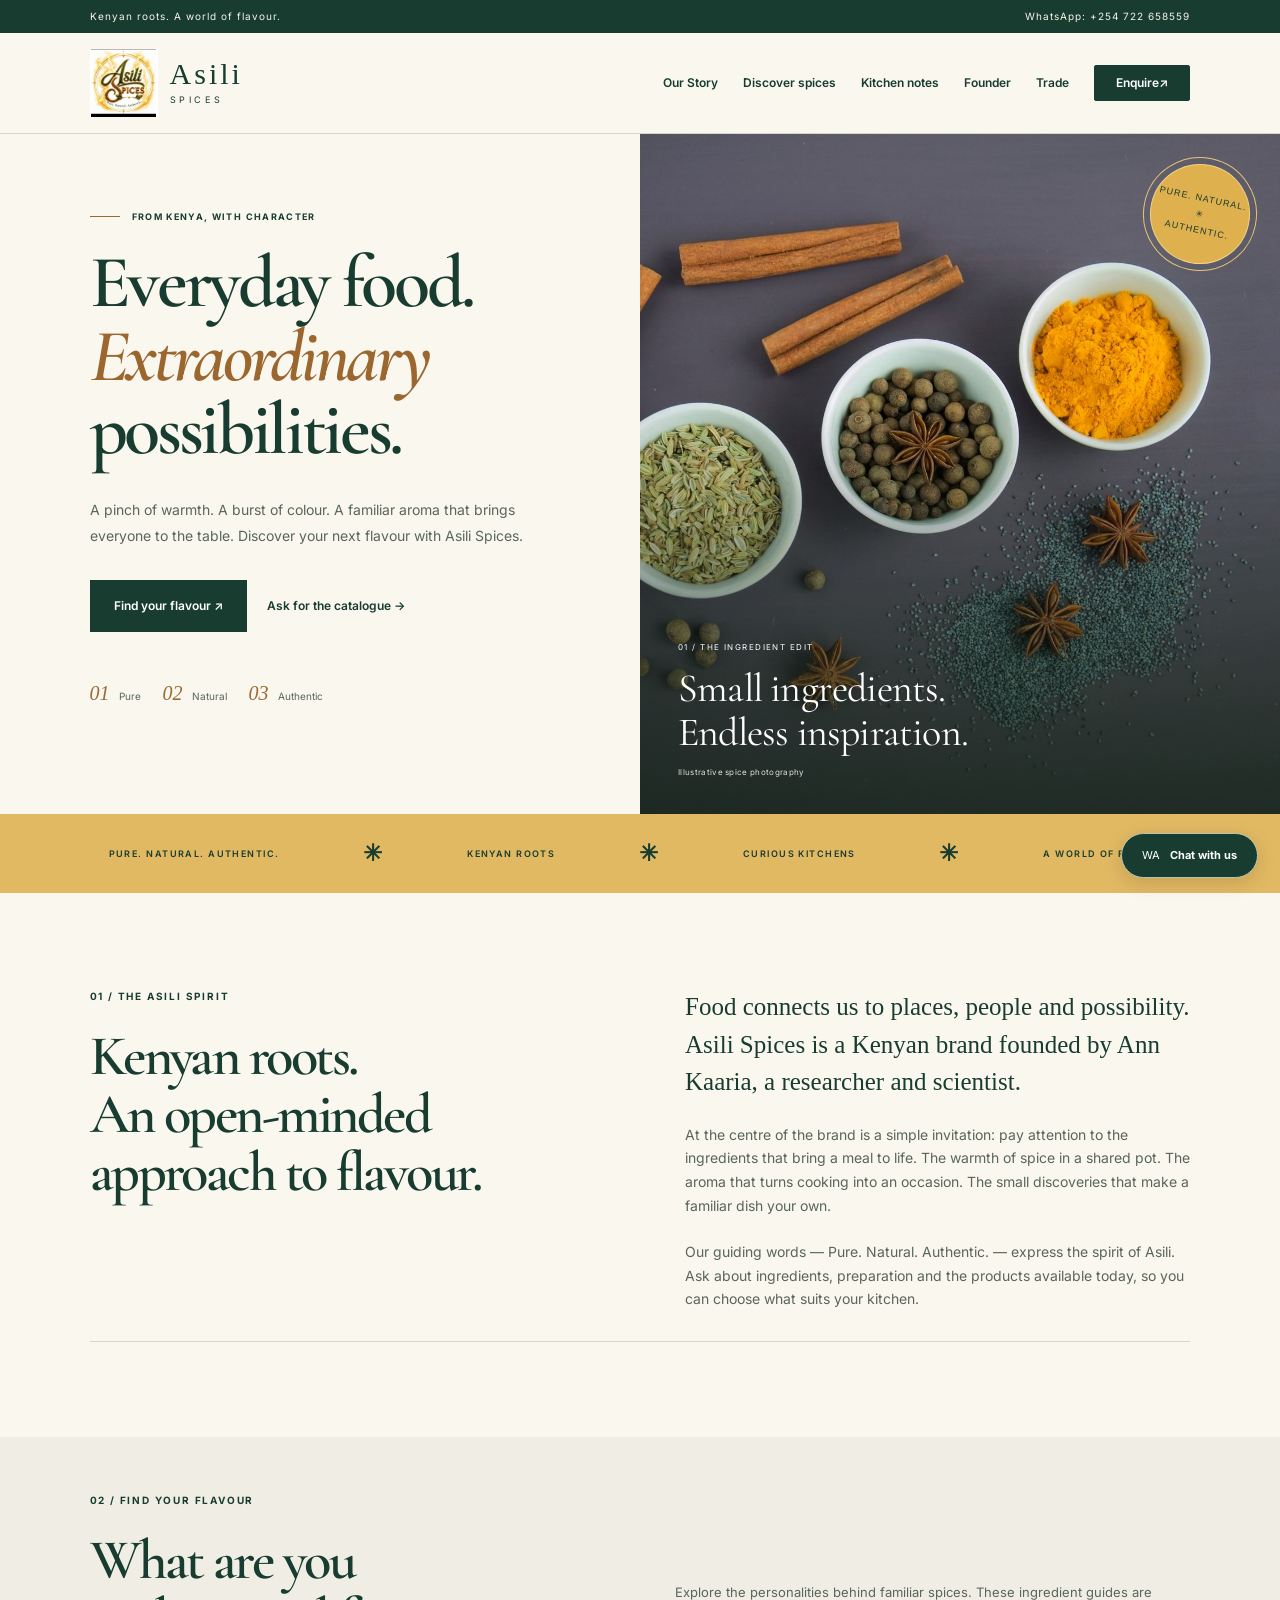
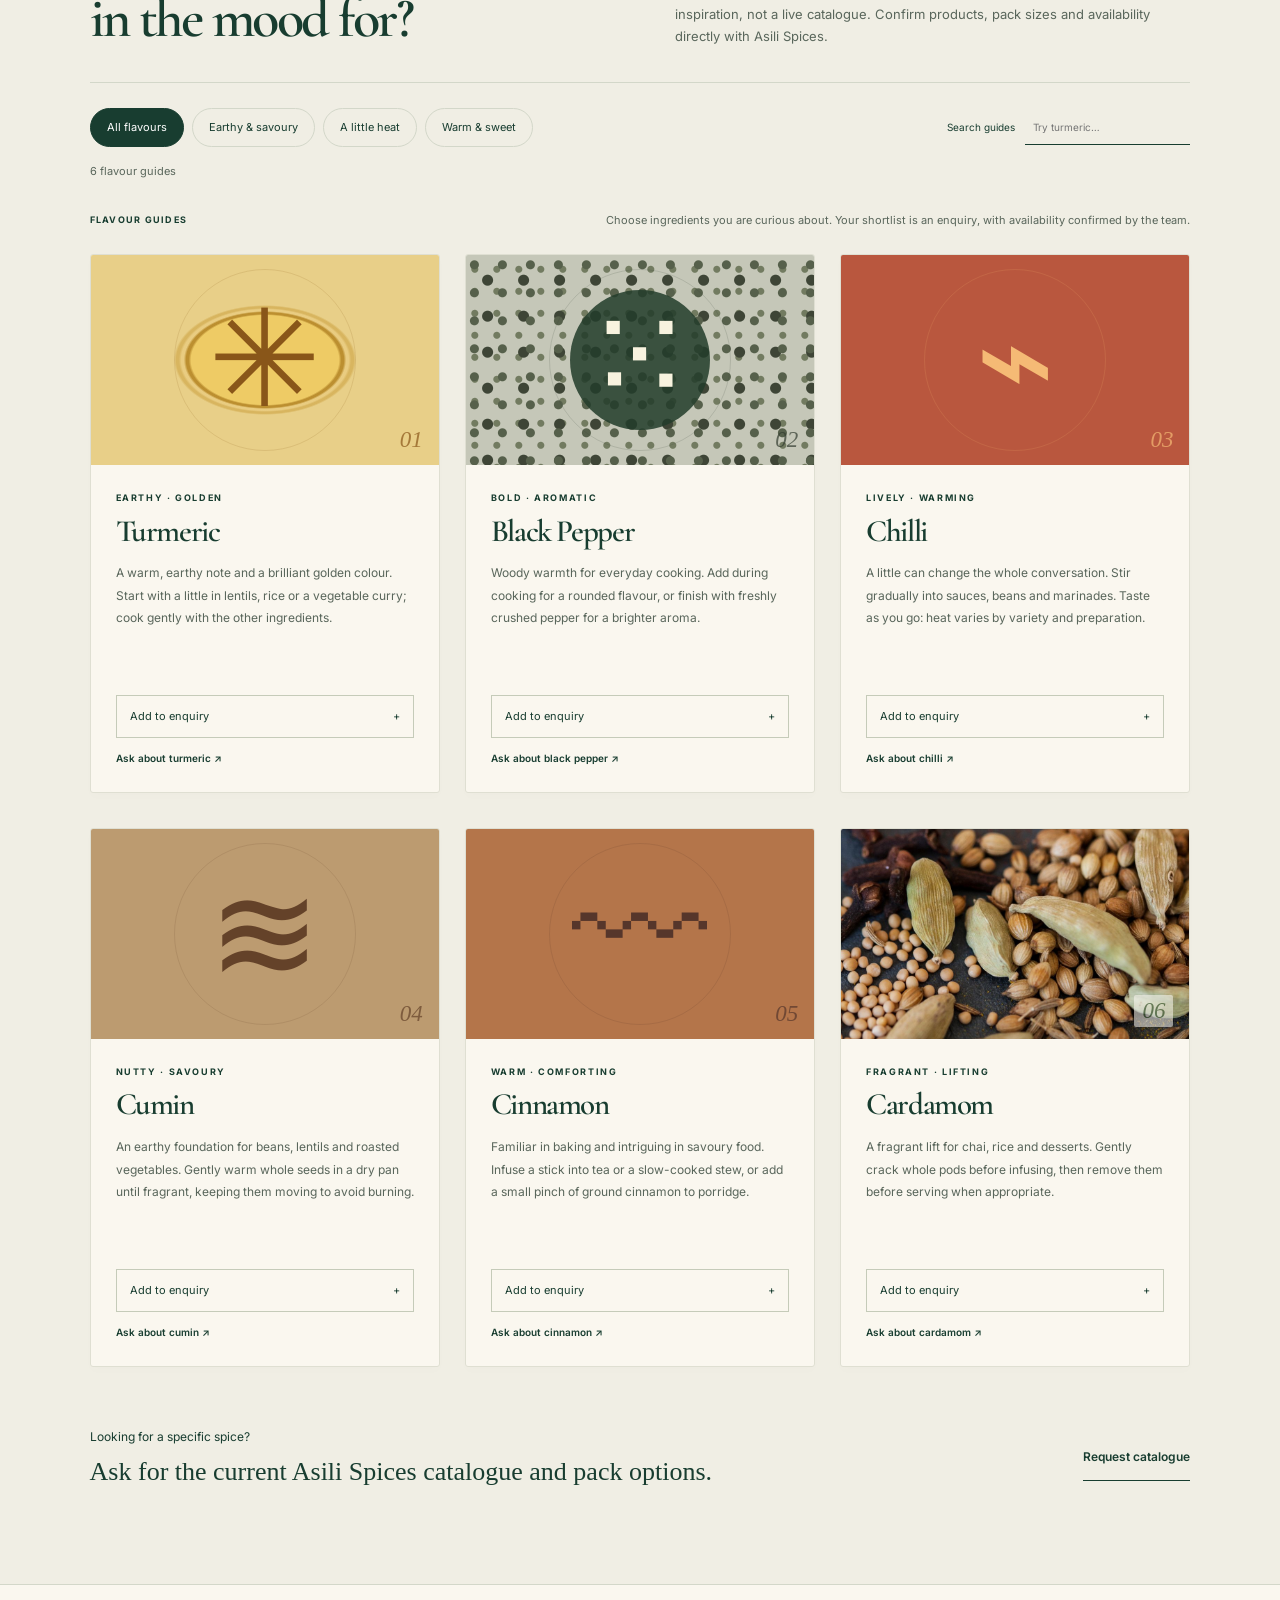
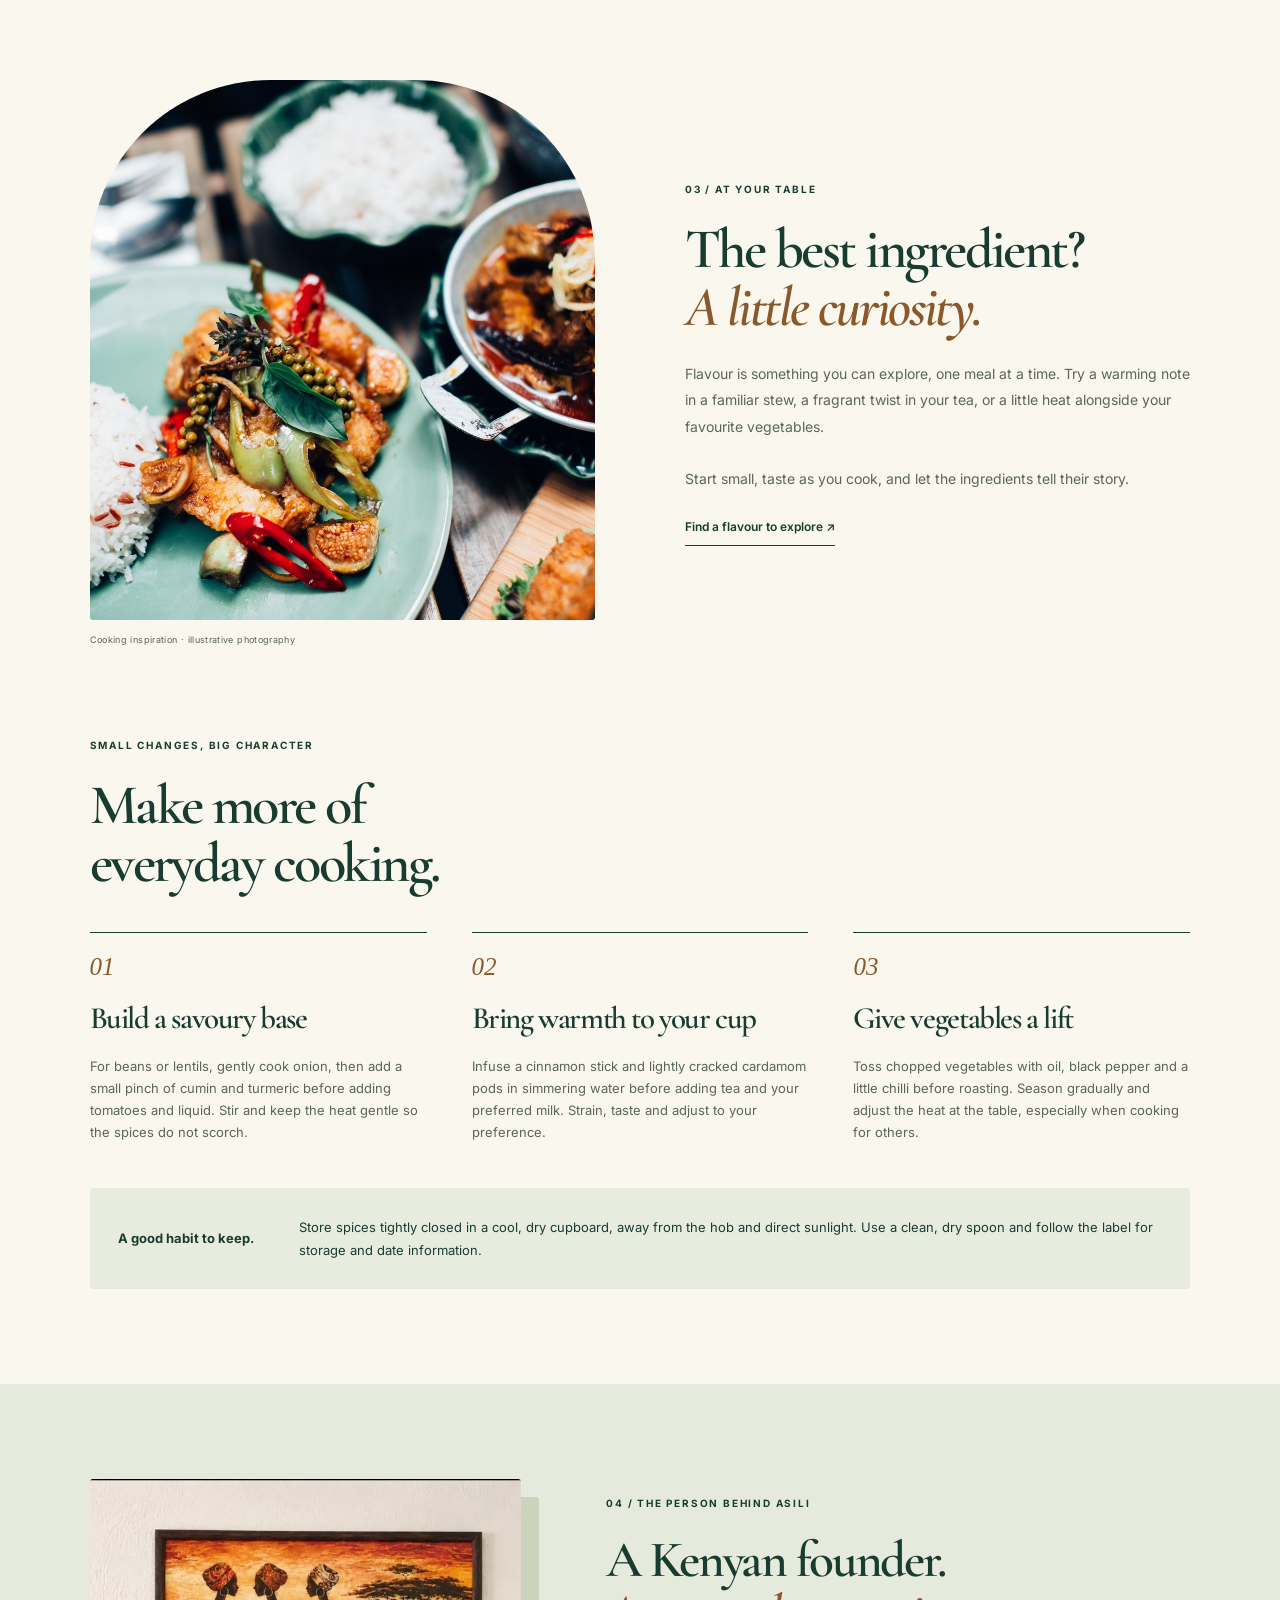
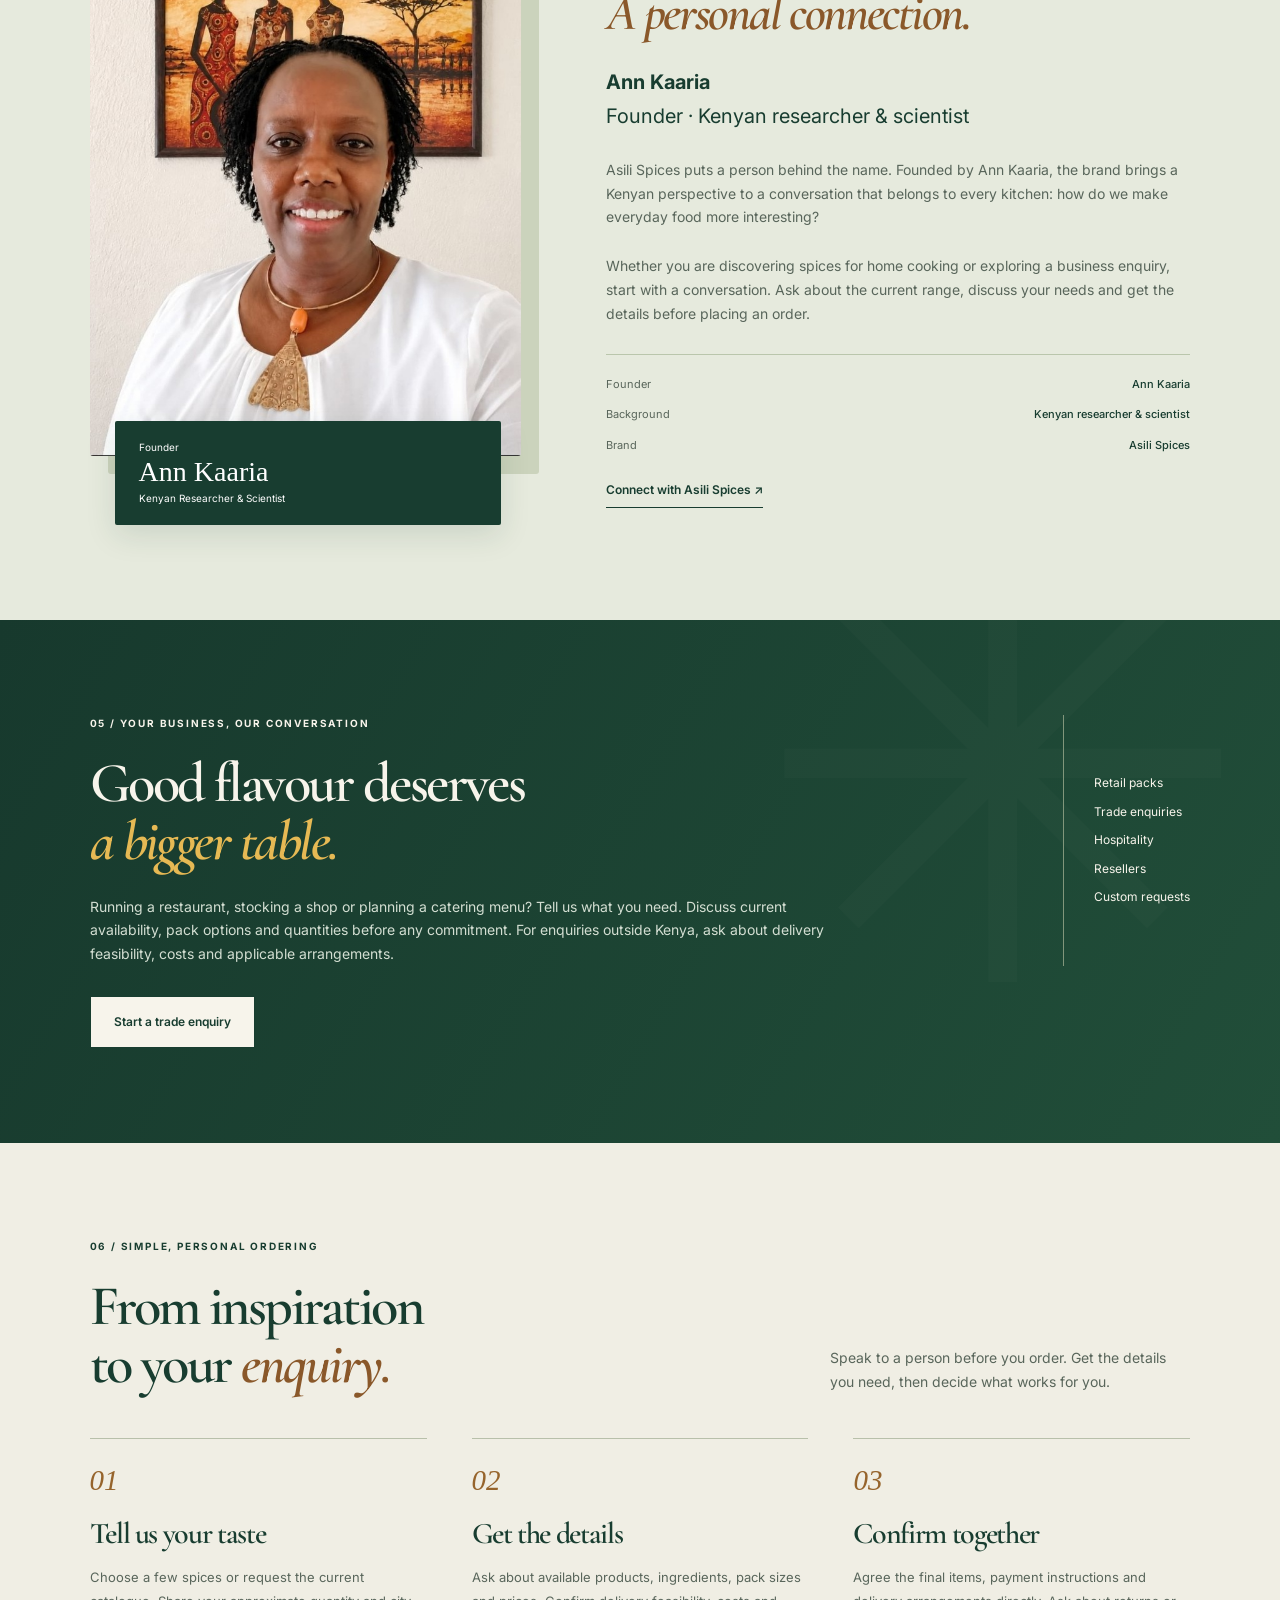
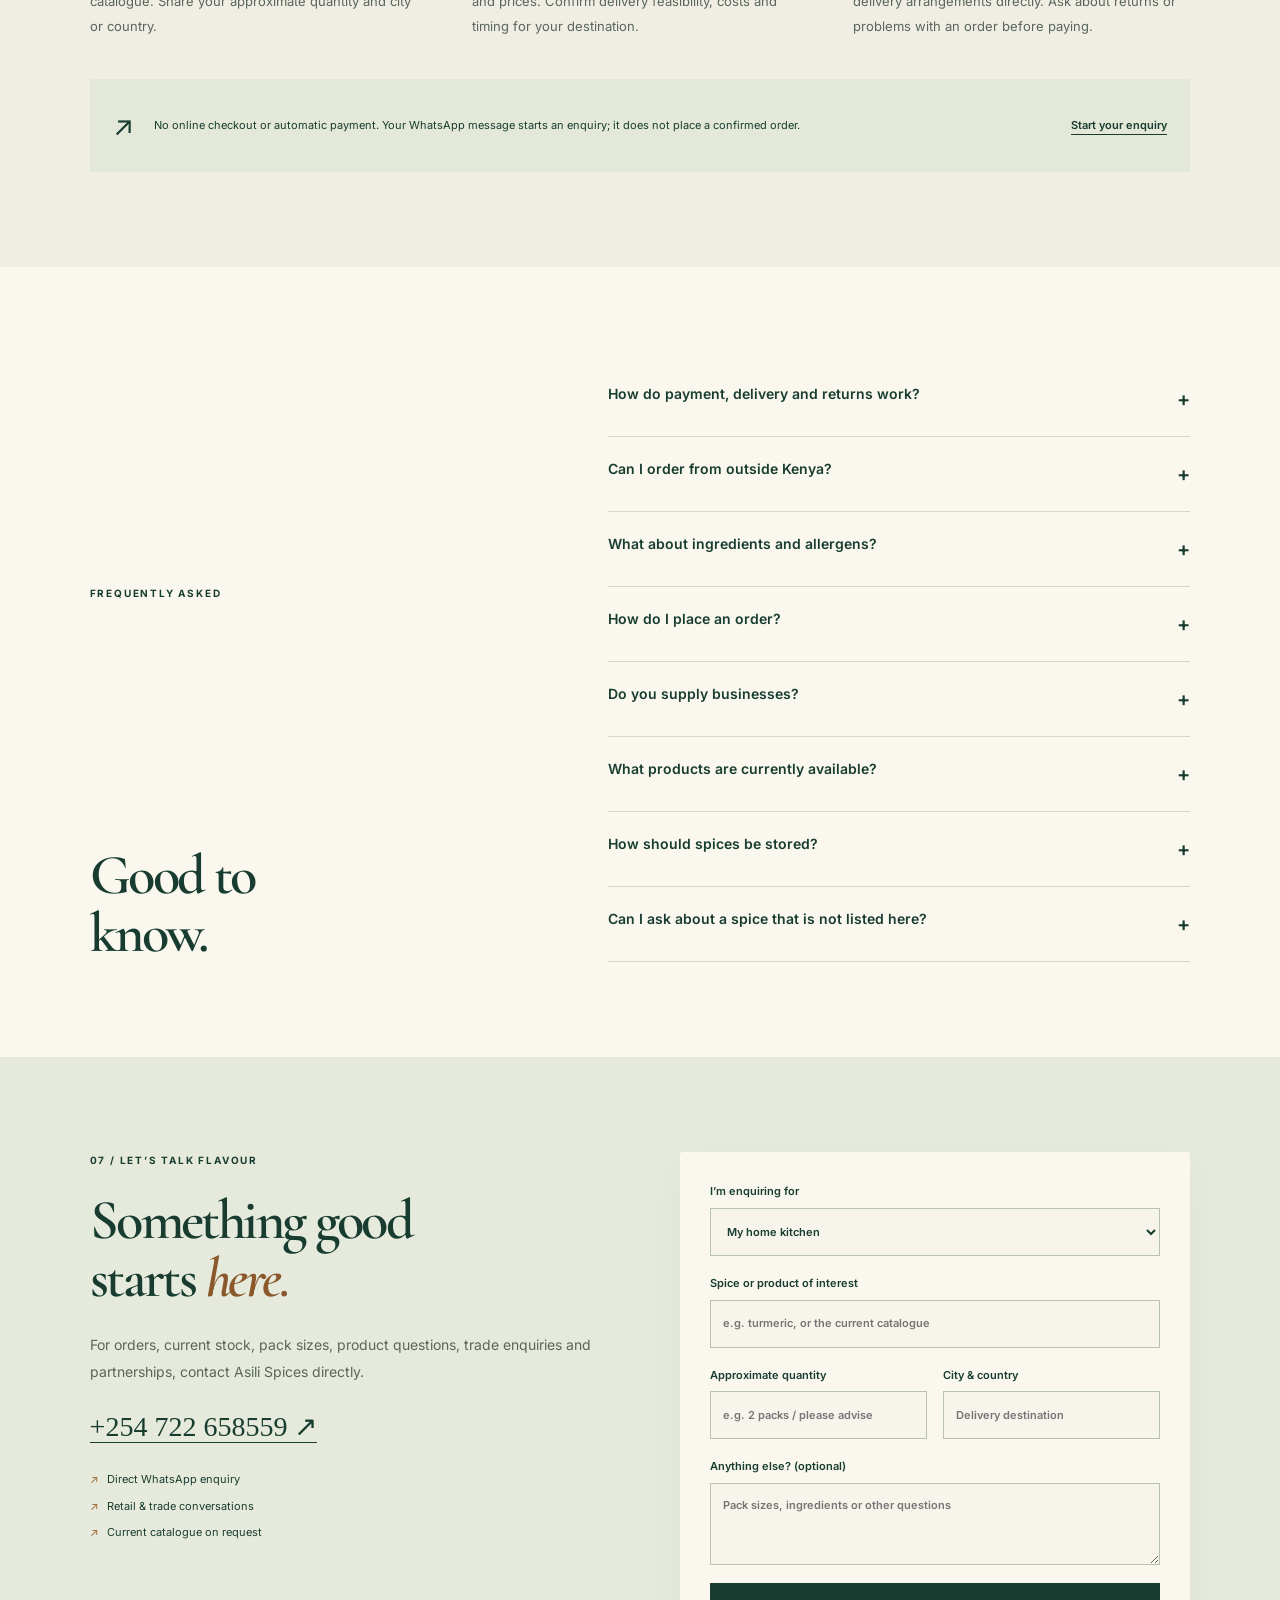
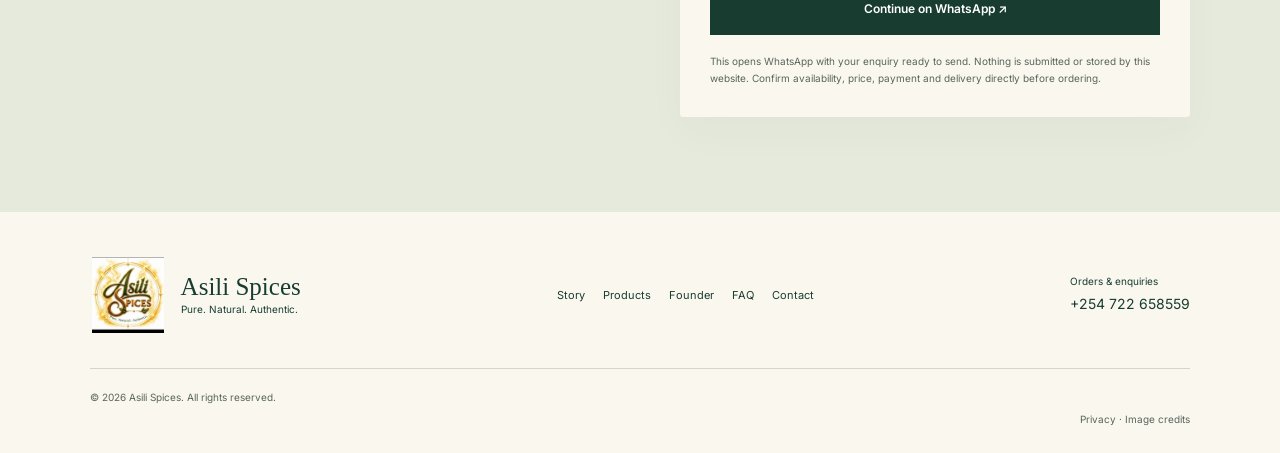
==== commit 7dbe776e: "Add files via upload" ====
--- a/index.html
+++ b/index.html
@@ -4,7 +4,7 @@
   <meta charset="utf-8">
   <meta name="viewport" content="width=device-width,initial-scale=1">
   <meta name="theme-color" content="#173b2a">
-  <meta name="description" content="Asili Spices — Pure. Natural. Authentic. A Kenyan founder-led spice brand built around natural flavour, thoughtful quality and authentic food experiences.">
+  <meta name="description" content="Asili Spices — Pure. Natural. Authentic. A Kenyan spice brand founded by Ann Kaaria. Explore flavour guides, build your spice enquiry and discuss current products, packs and delivery on WhatsApp.">
   <meta name="keywords" content="Asili Spices, spices Kenya, natural spices Kenya, Kenyan spices, spice blends, Ann Kaaria, pure natural authentic">
   <meta name="author" content="Asili Spices">
   <meta property="og:title" content="Asili Spices | Pure. Natural. Authentic.">
@@ -12,12 +12,12 @@
   <meta property="og:type" content="website">
   <meta property="og:image" content="https://asili-spices-ann-kaaria.danoty1989.chatgpt.site/assets/images/spices.jpg"><meta property="og:url" content="https://asili-spices-ann-kaaria.danoty1989.chatgpt.site/"><link rel="canonical" href="https://asili-spices-ann-kaaria.danoty1989.chatgpt.site/">
   <meta name="twitter:card" content="summary_large_image">
-  <title>Asili Spices | Pure. Natural. Authentic.</title>
+  <title>Asili Spices Kenya | Discover Flavour & Enquire Directly</title>
   <link rel="icon" href="assets/images/asili-spices-logo.png">
   <link rel="preconnect" href="https://fonts.googleapis.com">
   <link rel="preconnect" href="https://fonts.gstatic.com" crossorigin>
   <link href="https://fonts.googleapis.com/css2?family=Cormorant+Garamond:wght@600;700&family=Inter:wght@400;500;600;700;800&display=swap" rel="stylesheet">
-  <link rel="stylesheet" href="assets/css/style.css">
+  <link rel="stylesheet" href="assets/css/style.css"><link rel="stylesheet" href="assets/css/premium.css">
   <script type="application/ld+json">
   {
     "@context":"https://schema.org",
@@ -34,7 +34,7 @@
 
   <div class="topbar">
     <div class="container topbar-inner">
-      <span>Pure. Natural. Authentic.</span>
+      <span>Kenyan roots. A world of flavour.</span>
       <a href="https://wa.me/254722658559?text=Hello%20Asili%20Spices%2C%20I%20would%20like%20to%20enquire%20about%20your%20products." target="_blank" rel="noopener">WhatsApp: +254 722 658559</a>
     </div>
   </div>
@@ -52,7 +52,7 @@
         <a href="#quality">Kitchen notes</a>
         <a href="#founder">Founder</a>
         <a href="#wholesale">Trade</a>
-        <a class="nav-cta" href="#contact">Contact</a>
+        <a class="nav-cta" href="#contact">Enquire <span aria-hidden="true">↗</span></a>
       </nav>
     </div>
   </header>
@@ -64,35 +64,28 @@
       <div class="hero-glow hero-glow-two"></div>
       <div class="container hero-grid">
         <div class="hero-copy reveal">
-          <p class="eyebrow light-kicker">Kenyan roots. Natural character.</p>
-          <h1>A little spice.<br>A world of <em>possibility.</em></h1>
-          <p class="hero-lead">From the comfort of a familiar recipe to the joy of something new. Make room for flavour, with a Kenyan brand at the heart of your kitchen.</p>
+          <p class="eyebrow light-kicker"><span class="eyebrow-line"></span> FROM KENYA, WITH CHARACTER</p>
+          <h1>Everyday food.<br><em>Extraordinary</em><br>possibilities.</h1>
+          <p class="hero-lead">A pinch of warmth. A burst of colour. A familiar aroma that brings everyone to the table. Discover your next flavour with Asili Spices.</p>
           <div class="hero-actions">
             <a class="btn btn-primary" href="#range">Find your flavour ↗</a>
-            <a class="btn btn-ghost-light" href="https://wa.me/254722658559?text=Hello%20Asili%20Spices%2C%20I%20would%20like%20to%20place%20an%20order." target="_blank" rel="noopener">Order on WhatsApp</a>
+            <a class="btn btn-ghost-light" href="https://wa.me/254722658559?text=Hello%20Asili%20Spices%2C%20please%20share%20the%20current%20catalogue%2C%20pack%20sizes%20and%20prices." target="_blank" rel="noopener">Ask for the catalogue →</a>
           </div>
           <div class="trust-row" aria-label="Brand values">
             <span><b>01</b> Pure</span><span><b>02</b> Natural</span><span><b>03</b> Authentic</span>
           </div>
         </div>
-        <div class="hero-visual"><img class="hero-spices" src="assets/images/spices.jpg" width="1800" height="1200" fetchpriority="high" alt="Turmeric, cinnamon, star anise and assorted spices on a dark surface"><span class="photo-label">THE BEAUTY IS IN THE INGREDIENTS.</span><span class="seal">A WORLD<br>OF FLAVOUR<br>✳</span></div>
+        <div class="hero-visual"><img class="hero-spices" src="assets/images/spices.jpg" width="1800" height="1200" fetchpriority="high" alt="Turmeric, cinnamon, star anise and assorted spices on a dark surface"><span class="photo-label"><span>01 / THE INGREDIENT EDIT</span><strong>Small ingredients.<br>Endless inspiration.</strong><small>Illustrative spice photography</small></span><span class="seal" aria-hidden="true">PURE. NATURAL.<br>✳<br>AUTHENTIC.</span></div>
       </div>
       <div class="hero-wave" aria-hidden="true"></div>
     </section>
 
-    <section class="proof-strip" aria-label="Asili Spices strengths">
-      <div class="container proof-grid">
-        <div><strong>Natural</strong><span>Ingredients at the heart of flavour</span></div>
-        <div><strong>Thoughtful</strong><span>A quality-conscious brand philosophy</span></div>
-        <div><strong>Versatile</strong><span>For home, hospitality and retail</span></div>
-        <div><strong>Kenyan</strong><span>Rooted in local identity and ambition</span></div>
-      </div>
-    </section>
+    <div class="brand-ribbon" aria-label="Brand values"><span>PURE. NATURAL. AUTHENTIC.</span><span aria-hidden="true">✳</span><span>KENYAN ROOTS</span><span aria-hidden="true">✳</span><span>CURIOUS KITCHENS</span><span aria-hidden="true">✳</span><span>A WORLD OF FLAVOUR</span></div>
 
     <section class="section intro" id="story">
       <div class="container split">
         <div class="section-heading reveal">
-          <p class="eyebrow">Our story</p>
+          <p class="eyebrow">01 / THE ASILI SPIRIT</p>
           <h2>Kenyan roots.<br>An open-minded approach to flavour.</h2>
         </div>
         <div class="story-copy reveal"><p class="lead">Food connects us to places, people and possibility. Asili Spices is a Kenyan brand founded by Ann Kaaria, a researcher and scientist.</p><p>At the centre of the brand is a simple invitation: pay attention to the ingredients that bring a meal to life. The warmth of spice in a shared pot. The aroma that turns cooking into an occasion. The small discoveries that make a familiar dish your own.</p><p>Our guiding words — Pure. Natural. Authentic. — express the spirit of Asili. Ask about ingredients, preparation and the products available today, so you can choose what suits your kitchen.</p></div>
@@ -103,18 +96,18 @@
     <section class="section range-section" id="range">
       <div class="container">
         <div class="section-heading centered reveal">
-          <p class="eyebrow">The spice cabinet</p>
+          <p class="eyebrow">02 / FIND YOUR FLAVOUR</p>
           <h2>What are you<br>in the mood for?</h2>
           <p>Explore the personalities behind familiar spices. These ingredient guides are inspiration, not a live catalogue. Confirm products, pack sizes and availability directly with Asili Spices.</p>
         </div>
-        <div class="discovery-tools"><div class="filters" role="group" aria-label="Filter spice guides"><button data-filter="all" aria-pressed="true">All flavours</button><button data-filter="earthy" aria-pressed="false">Earthy & savoury</button><button data-filter="heat" aria-pressed="false">A little heat</button><button data-filter="sweet" aria-pressed="false">Warm & sweet</button></div><label>Search guides <input type="search" id="search" placeholder="Try turmeric…"></label></div><p id="result-count" role="status" aria-live="polite"></p><div class="product-grid"><article class="product-card" data-category="earthy" data-name="turmeric"><div class="spice-art art-0" aria-hidden="true"><span>✳</span><b>01</b></div><div class="product-body"><p class="eyebrow">Earthy · Golden</p><h3>Turmeric</h3><p>A warm, earthy note and a brilliant golden colour. Start with a little in lentils, rice or a vegetable curry; cook gently with the other ingredients.</p><a class="spice-link" href="#contact" data-spice="Turmeric">Ask about turmeric ↗</a></div></article><article class="product-card" data-category="earthy" data-name="black pepper"><div class="spice-art art-1" aria-hidden="true"><span>⁙</span><b>02</b></div><div class="product-body"><p class="eyebrow">Bold · Aromatic</p><h3>Black Pepper</h3><p>Woody warmth for everyday cooking. Add during cooking for a rounded flavour, or finish with freshly crushed pepper for a brighter aroma.</p><a class="spice-link" href="#contact" data-spice="Black Pepper">Ask about black pepper ↗</a></div></article><article class="product-card" data-category="heat" data-name="chilli"><div class="spice-art art-2" aria-hidden="true"><span>⌁</span><b>03</b></div><div class="product-body"><p class="eyebrow">Lively · Warming</p><h3>Chilli</h3><p>A little can change the whole conversation. Stir gradually into sauces, beans and marinades. Taste as you go: heat varies by variety and preparation.</p><a class="spice-link" href="#contact" data-spice="Chilli">Ask about chilli ↗</a></div></article><article class="product-card" data-category="earthy" data-name="cumin"><div class="spice-art art-3" aria-hidden="true"><span>≋</span><b>04</b></div><div class="product-body"><p class="eyebrow">Nutty · Savoury</p><h3>Cumin</h3><p>An earthy foundation for beans, lentils and roasted vegetables. Gently warm whole seeds in a dry pan until fragrant, keeping them moving to avoid burning.</p><a class="spice-link" href="#contact" data-spice="Cumin">Ask about cumin ↗</a></div></article><article class="product-card" data-category="sweet" data-name="cinnamon"><div class="spice-art art-4" aria-hidden="true"><span>〰</span><b>05</b></div><div class="product-body"><p class="eyebrow">Warm · Comforting</p><h3>Cinnamon</h3><p>Familiar in baking and intriguing in savoury food. Infuse a stick into tea or a slow-cooked stew, or add a small pinch of ground cinnamon to porridge.</p><a class="spice-link" href="#contact" data-spice="Cinnamon">Ask about cinnamon ↗</a></div></article><article class="product-card" data-category="sweet" data-name="cardamom"><div class="spice-art art-5" aria-hidden="true"><span>❧</span><b>06</b></div><div class="product-body"><p class="eyebrow">Fragrant · Lifting</p><h3>Cardamom</h3><p>A fragrant lift for chai, rice and desserts. Gently crack whole pods before infusing, then remove them before serving when appropriate.</p><a class="spice-link" href="#contact" data-spice="Cardamom">Ask about cardamom ↗</a></div></article></div><p id="empty" hidden>No matching guides. Try another spice or choose all flavours.</p><div class="catalogue-cta reveal">
+        <div class="discovery-tools"><div class="filters" role="group" aria-label="Filter spice guides"><button data-filter="all" aria-pressed="true">All flavours</button><button data-filter="earthy" aria-pressed="false">Earthy & savoury</button><button data-filter="heat" aria-pressed="false">A little heat</button><button data-filter="sweet" aria-pressed="false">Warm & sweet</button></div><label>Search guides <input type="search" id="search" placeholder="Try turmeric…"></label></div><p id="result-count" role="status" aria-live="polite"></p><div class="range-note"><span>FLAVOUR GUIDES</span><p>Choose ingredients you are curious about. Your shortlist is an enquiry, with availability confirmed by the team.</p></div><div class="product-grid"><article class="product-card" data-category="earthy" data-name="turmeric"><div class="spice-art art-0" aria-hidden="true"><span>✳</span><b>01</b></div><div class="product-body"><p class="eyebrow">Earthy · Golden</p><h3>Turmeric</h3><p>A warm, earthy note and a brilliant golden colour. Start with a little in lentils, rice or a vegetable curry; cook gently with the other ingredients.</p><div class="product-actions"><button class="shortlist-add" type="button" data-add="Turmeric" aria-pressed="false">Add to enquiry <span aria-hidden="true">+</span></button><a class="spice-link" href="#contact" data-spice="Turmeric">Ask about turmeric ↗</a></div></div></article><article class="product-card" data-category="earthy" data-name="black pepper"><div class="spice-art art-1" aria-hidden="true"><span>⁙</span><b>02</b></div><div class="product-body"><p class="eyebrow">Bold · Aromatic</p><h3>Black Pepper</h3><p>Woody warmth for everyday cooking. Add during cooking for a rounded flavour, or finish with freshly crushed pepper for a brighter aroma.</p><div class="product-actions"><button class="shortlist-add" type="button" data-add="Black Pepper" aria-pressed="false">Add to enquiry <span aria-hidden="true">+</span></button><a class="spice-link" href="#contact" data-spice="Black Pepper">Ask about black pepper ↗</a></div></div></article><article class="product-card" data-category="heat" data-name="chilli"><div class="spice-art art-2" aria-hidden="true"><span>⌁</span><b>03</b></div><div class="product-body"><p class="eyebrow">Lively · Warming</p><h3>Chilli</h3><p>A little can change the whole conversation. Stir gradually into sauces, beans and marinades. Taste as you go: heat varies by variety and preparation.</p><div class="product-actions"><button class="shortlist-add" type="button" data-add="Chilli" aria-pressed="false">Add to enquiry <span aria-hidden="true">+</span></button><a class="spice-link" href="#contact" data-spice="Chilli">Ask about chilli ↗</a></div></div></article><article class="product-card" data-category="earthy" data-name="cumin"><div class="spice-art art-3" aria-hidden="true"><span>≋</span><b>04</b></div><div class="product-body"><p class="eyebrow">Nutty · Savoury</p><h3>Cumin</h3><p>An earthy foundation for beans, lentils and roasted vegetables. Gently warm whole seeds in a dry pan until fragrant, keeping them moving to avoid burning.</p><div class="product-actions"><button class="shortlist-add" type="button" data-add="Cumin" aria-pressed="false">Add to enquiry <span aria-hidden="true">+</span></button><a class="spice-link" href="#contact" data-spice="Cumin">Ask about cumin ↗</a></div></div></article><article class="product-card" data-category="sweet" data-name="cinnamon"><div class="spice-art art-4" aria-hidden="true"><span>〰</span><b>05</b></div><div class="product-body"><p class="eyebrow">Warm · Comforting</p><h3>Cinnamon</h3><p>Familiar in baking and intriguing in savoury food. Infuse a stick into tea or a slow-cooked stew, or add a small pinch of ground cinnamon to porridge.</p><div class="product-actions"><button class="shortlist-add" type="button" data-add="Cinnamon" aria-pressed="false">Add to enquiry <span aria-hidden="true">+</span></button><a class="spice-link" href="#contact" data-spice="Cinnamon">Ask about cinnamon ↗</a></div></div></article><article class="product-card" data-category="sweet" data-name="cardamom"><div class="spice-art art-5" aria-hidden="true"><span>❧</span><b>06</b></div><div class="product-body"><p class="eyebrow">Fragrant · Lifting</p><h3>Cardamom</h3><p>A fragrant lift for chai, rice and desserts. Gently crack whole pods before infusing, then remove them before serving when appropriate.</p><div class="product-actions"><button class="shortlist-add" type="button" data-add="Cardamom" aria-pressed="false">Add to enquiry <span aria-hidden="true">+</span></button><a class="spice-link" href="#contact" data-spice="Cardamom">Ask about cardamom ↗</a></div></div></article></div><aside class="shortlist" id="shortlist" aria-label="Your spice enquiry" hidden><div><p class="eyebrow">YOUR FLAVOUR SHORTLIST</p><p id="shortlist-summary" role="status" aria-live="polite"></p></div><ul id="shortlist-items"></ul><a class="btn btn-primary" href="#contact" id="shortlist-continue">Discuss these spices ↗</a><button type="button" id="shortlist-clear">Clear selection</button></aside><p id="empty" hidden>No matching guides. Try another spice or choose all flavours.</p><div class="catalogue-cta reveal">
           <div><small>Looking for a specific spice?</small><strong>Ask for the current Asili Spices catalogue and pack options.</strong></div>
           <a class="btn btn-primary" href="https://wa.me/254722658559?text=Hello%20Asili%20Spices%2C%20please%20share%20your%20current%20product%20catalogue%20and%20pack%20sizes." target="_blank" rel="noopener">Request catalogue</a>
         </div>
       </div>
     </section>
 
-    <section class="section kitchen" id="quality"><div class="container"><div class="section-heading"><p class="eyebrow">SMALL CHANGES, BIG CHARACTER</p><h2>Make more of<br>everyday cooking.</h2></div><div class="tips"><article><span>01</span><h3>Build a savoury base</h3><p>For beans or lentils, gently cook onion, then add a small pinch of cumin and turmeric before adding tomatoes and liquid. Stir and keep the heat gentle so the spices do not scorch.</p></article><article><span>02</span><h3>Bring warmth to your cup</h3><p>Infuse a cinnamon stick and lightly cracked cardamom pods in simmering water before adding tea and your preferred milk. Strain, taste and adjust to your preference.</p></article><article><span>03</span><h3>Give vegetables a lift</h3><p>Toss chopped vegetables with oil, black pepper and a little chilli before roasting. Season gradually and adjust the heat at the table, especially when cooking for others.</p></article></div><div class="storage"><strong>A good habit to keep.</strong><p>Store spices tightly closed in a cool, dry cupboard, away from the hob and direct sunlight. Use a clean, dry spoon and follow the label for storage and date information.</p></div></div></section>
+    <section class="section kitchen" id="quality"><div class="container"><div class="kitchen-feature"><figure><img src="assets/images/kitchen-table.jpg" alt="A colourful meal of rice, vegetables and richly seasoned food" width="1000" height="1125" loading="lazy"><figcaption>Cooking inspiration · illustrative photography</figcaption></figure><div class="kitchen-feature-copy"><p class="eyebrow">03 / AT YOUR TABLE</p><h2>The best ingredient?<br><em>A little curiosity.</em></h2><p>Flavour is something you can explore, one meal at a time. Try a warming note in a familiar stew, a fragrant twist in your tea, or a little heat alongside your favourite vegetables.</p><p>Start small, taste as you cook, and let the ingredients tell their story.</p><a class="editorial-link" href="#range">Find a flavour to explore ↗</a></div></div><div class="section-heading"><p class="eyebrow">SMALL CHANGES, BIG CHARACTER</p><h2>Make more of<br>everyday cooking.</h2></div><div class="tips"><article><span>01</span><h3>Build a savoury base</h3><p>For beans or lentils, gently cook onion, then add a small pinch of cumin and turmeric before adding tomatoes and liquid. Stir and keep the heat gentle so the spices do not scorch.</p></article><article><span>02</span><h3>Bring warmth to your cup</h3><p>Infuse a cinnamon stick and lightly cracked cardamom pods in simmering water before adding tea and your preferred milk. Strain, taste and adjust to your preference.</p></article><article><span>03</span><h3>Give vegetables a lift</h3><p>Toss chopped vegetables with oil, black pepper and a little chilli before roasting. Season gradually and adjust the heat at the table, especially when cooking for others.</p></article></div><div class="storage"><strong>A good habit to keep.</strong><p>Store spices tightly closed in a cool, dry cupboard, away from the hob and direct sunlight. Use a clean, dry spoon and follow the label for storage and date information.</p></div></div></section>
 
     <section class="section founder" id="founder">
       <div class="container founder-grid">
@@ -123,9 +116,9 @@
           <div class="photo-badge"><span>Founder</span><strong>Ann Kaaria</strong><small>Kenyan Researcher & Scientist</small></div>
         </div>
         <div class="founder-copy reveal">
-          <p class="eyebrow">Meet the founder</p>
-          <h2>Meet Ann.</h2>
-          <p class="lead"><strong>Ann Kaaria</strong><br>Founder · Kenyan researcher & scientist</p><p>Asili Spices puts a person behind the name. Founded by Ann Kaaria, the brand brings a Kenyan perspective to a conversation that belongs to every kitchen: how do we make everyday food more interesting?</p><p>Whether you are discovering spices for home cooking or exploring a business enquiry, start with a conversation. Ask about the current range, discuss your needs and get the details before placing an order.</p><div class="founder-signoff"><span>ANN KAARIA</span><small>Founder, Asili Spices</small></div>
+          <p class="eyebrow">04 / THE PERSON BEHIND ASILI</p>
+          <h2>A Kenyan founder.<br><em>A personal connection.</em></h2>
+          <p class="lead"><strong>Ann Kaaria</strong><br>Founder · Kenyan researcher & scientist</p><p>Asili Spices puts a person behind the name. Founded by Ann Kaaria, the brand brings a Kenyan perspective to a conversation that belongs to every kitchen: how do we make everyday food more interesting?</p><p>Whether you are discovering spices for home cooking or exploring a business enquiry, start with a conversation. Ask about the current range, discuss your needs and get the details before placing an order.</p><div class="founder-details"><div><span>Founder</span><strong>Ann Kaaria</strong></div><div><span>Background</span><strong>Kenyan researcher & scientist</strong></div><div><span>Brand</span><strong>Asili Spices</strong></div></div><a class="editorial-link" href="https://wa.me/254722658559?text=Hello%20Asili%20Spices%2C%20I%20would%20like%20to%20learn%20more%20about%20the%20brand%20and%20current%20products.">Connect with Asili Spices ↗</a><div class="founder-signoff"><span>ANN KAARIA</span><small>Founder, Asili Spices</small></div>
         </div>
       </div>
     </section>
@@ -135,7 +128,7 @@
     <section class="section wholesale" id="wholesale">
       <div class="container wholesale-wrap reveal">
         <div>
-          <p class="eyebrow light-kicker">Retail & trade</p>
+          <p class="eyebrow light-kicker">05 / YOUR BUSINESS, OUR CONVERSATION</p>
           <h2>Good flavour deserves<br><em>a bigger table.</em></h2>
           <p>Running a restaurant, stocking a shop or planning a catering menu? Tell us what you need. Discuss current availability, pack options and quantities before any commitment. For enquiries outside Kenya, ask about delivery feasibility, costs and applicable arrangements.</p>
         </div>
@@ -146,10 +139,10 @@
       </div>
     </section>
 
-    <section class="section faq" id="faq">
+    <section class="section ordering" id="ordering"><div class="container"><div class="order-heading"><div><p class="eyebrow">06 / SIMPLE, PERSONAL ORDERING</p><h2>From inspiration<br>to your <em>enquiry.</em></h2></div><p>Speak to a person before you order. Get the details you need, then decide what works for you.</p></div><ol class="order-steps"><li><span>01</span><h3>Tell us your taste</h3><p>Choose a few spices or request the current catalogue. Share your approximate quantity and city or country.</p></li><li><span>02</span><h3>Get the details</h3><p>Ask about available products, ingredients, pack sizes and prices. Confirm delivery feasibility, costs and timing for your destination.</p></li><li><span>03</span><h3>Confirm together</h3><p>Agree the final items, payment instructions and delivery arrangements directly. Ask about returns or problems with an order before paying.</p></li></ol><div class="order-note"><span aria-hidden="true">↗</span><p>No online checkout or automatic payment. Your WhatsApp message starts an enquiry; it does not place a confirmed order.</p><a href="#contact">Start your enquiry</a></div></div></section><section class="section faq" id="faq">
       <div class="container narrow">
         <div class="section-heading centered reveal"><p class="eyebrow">Frequently asked</p><h2>Good to know.</h2></div>
-        <div class="accordion reveal"><details><summary>Can I order from outside Kenya?</summary><p>Enquiries are welcome from anywhere. Delivery destinations, costs, lead times and any import requirements must be discussed and confirmed before an order is accepted.</p></details><details><summary>What about ingredients and allergens?</summary><p>Ask for the specific product’s ingredient and allergen information before purchasing. Do not assume a spice or blend is free from a particular allergen or suitable for your dietary needs.</p></details>
+        <div class="accordion reveal"><details><summary>How do payment, delivery and returns work?</summary><p>Ask the team to confirm the applicable payment instructions, delivery area, cost, expected timing and returns arrangements for your order. These details are agreed directly; no fixed policy or delivery promise is published here.</p></details><details><summary>Can I order from outside Kenya?</summary><p>Enquiries are welcome from anywhere. Delivery destinations, costs, lead times and any import requirements must be discussed and confirmed before an order is accepted.</p></details><details><summary>What about ingredients and allergens?</summary><p>Ask for the specific product’s ingredient and allergen information before purchasing. Do not assume a spice or blend is free from a particular allergen or suitable for your dietary needs.</p></details>
           <details><summary>How do I place an order?</summary><p>Call or WhatsApp Asili Spices on <a href="tel:+254722658559">+254 722 658559</a>. We can confirm current products, pack sizes, availability and ordering details.</p></details>
           <details><summary>Do you supply businesses?</summary><p>Trade enquiries are welcome from retailers, restaurants, caterers, hospitality businesses, institutions and resellers. Availability and terms can be discussed directly.</p></details>
           <details><summary>What products are currently available?</summary><p>The range may evolve over time. WhatsApp us for the most current catalogue rather than relying on an old product list.</p></details>
@@ -162,10 +155,10 @@
     <section class="section contact" id="contact">
       <div class="container contact-grid">
         <div class="contact-copy reveal">
-          <p class="eyebrow">Get in touch</p>
-          <h2>Good flavour starts with a conversation.</h2>
+          <p class="eyebrow">07 / LET’S TALK FLAVOUR</p>
+          <h2>Something good<br>starts <em>here.</em></h2>
           <p>For orders, current stock, pack sizes, product questions, trade enquiries and partnerships, contact Asili Spices directly.</p>
-          <p><a class="phone" href="tel:+254722658559">+254 722 658559 ↗</a></p><div class="contact-highlights"><span>Fast WhatsApp enquiry</span><span>Retail & trade conversations</span><span>Current catalogue on request</span></div>
+          <p><a class="phone" href="tel:+254722658559">+254 722 658559 ↗</a></p><div class="contact-highlights"><span>Direct WhatsApp enquiry</span><span>Retail & trade conversations</span><span>Current catalogue on request</span></div>
         </div>
         <form id="enquiry" class="contact-card"><label>I’m enquiring for<select id="purpose"><option>My home kitchen</option><option>A restaurant or catering business</option><option>A shop or resale business</option><option>Another enquiry</option></select></label><label>Spice or product of interest<input id="product" required maxlength="200" placeholder="e.g. turmeric, or the current catalogue"></label><div class="form-row"><label>Approximate quantity<input id="quantity" maxlength="100" placeholder="e.g. 2 packs / please advise"></label><label>City & country<input id="destination" required maxlength="100" placeholder="Delivery destination"></label></div><label>Anything else? (optional)<textarea id="message" rows="3" maxlength="1000" placeholder="Pack sizes, ingredients or other questions"></textarea></label><button class="btn btn-primary" type="submit">Continue on WhatsApp ↗</button><p class="privacy-note">This opens WhatsApp with your enquiry ready to send. Nothing is submitted or stored by this website. Confirm availability, price, payment and delivery directly before ordering.</p></form>
       </div>
@@ -184,7 +177,8 @@
   <a class="floating-wa" href="https://wa.me/254722658559?text=Hello%20Asili%20Spices%2C%20I%20would%20like%20to%20enquire%20about%20your%20products." target="_blank" rel="noopener" aria-label="Chat with Asili Spices on WhatsApp"><span>WA</span><b>Chat with us</b></a>
 
   <script src="assets/js/config.js"></script>
-  <script src="assets/js/main.js"></script>
+  <script src="assets/js/main.js"></script><script src="assets/js/premium.js"></script>
 </body>
 </html>
 
+
--- a/assets/css/premium.css
+++ b/assets/css/premium.css
@@ -0,0 +1,2 @@
+/* Editorial styling, photography and enquiry shortlist. */
+:root{--gold:#d6a94f;--ink:#17392d}body{background:#faf7ef}.site-header{background:#faf7eff5;backdrop-filter:blur(14px)}.nav-wrap{padding:16px 0}.brand img{width:68px;height:68px}.nav-cta{border-radius:2px;padding:12px 21px}.hero-copy{padding-top:75px;padding-bottom:55px}.hero h1{font-size:clamp(56px,5.8vw,88px);line-height:.99;letter-spacing:-.045em}.hero h1 em{color:#9c672f}.hero .eyebrow{display:flex;align-items:center;gap:12px;font-size:9px;letter-spacing:.15em}.eyebrow-line{height:1px;width:30px;background:#9c672f}.hero-lead{font-size:14px;line-height:1.9;margin-top:30px}.hero-visual{min-height:680px}.hero-spices{transition:transform 1s}.hero-visual:hover .hero-spices{transform:scale(1.025)}.hero-visual:after{content:'';position:absolute;inset:40% 0 0;background:linear-gradient(transparent,#142319cc);pointer-events:none}.photo-label{background:none;bottom:35px;left:38px;z-index:1;padding:0}.photo-label span,.photo-label small{display:block;font:8px/1.6 Inter,Arial,sans-serif;letter-spacing:.18em}.photo-label strong{font:40px/1.1 'Cormorant Garamond',Georgia,serif;letter-spacing:-.02em;display:block;margin:12px 0}.photo-label small{letter-spacing:.04em;color:#e0e3d8}.seal{width:100px;height:100px;line-height:1.8;font-size:9px;z-index:1;border:1px solid #f4d283;outline:1px solid #e7c379;outline-offset:6px}.brand-ribbon{display:flex;justify-content:space-around;align-items:center;gap:20px;padding:20px 6%;background:#e2b963;font-size:9px;letter-spacing:.16em;font-weight:600;overflow:hidden;white-space:nowrap}.brand-ribbon>span:nth-child(even){font-size:23px}.intro{background:#faf7ef}.intro .split{padding-bottom:30px;border-bottom:1px solid #d4d8c8}.story-copy{font-size:14px}.section-heading.centered{display:grid;grid-template-columns:1fr 1fr;column-gap:70px;align-items:end}.section-heading.centered .eyebrow{grid-column:1/-1}.section-heading.centered>p:last-child:not(.eyebrow){margin-top:0;font-size:13px;max-width:480px}.range-section{padding-top:55px;background:#f0eee4}.range-note{display:flex;justify-content:space-between;align-items:center;gap:30px;font-size:11px;padding:15px 0 25px}.range-note>span{letter-spacing:.14em;font-size:9px;font-weight:700;white-space:nowrap}.range-note>p{color:var(--muted);max-width:600px}.product-grid{gap:35px 25px}.product-card{background:#faf7ef;border:1px solid #dfdfd2;border-radius:3px;overflow:hidden;padding:0;box-shadow:0 4px 10px #183d3003;transition:transform .25s,box-shadow .25s}.product-card:hover{transform:translateY(-4px);box-shadow:0 12px 30px #183d3010}.spice-art{height:210px}.spice-art span{font-size:135px}.spice-art:after{content:'';position:absolute;inset:15px;border:1px solid currentColor;border-radius:50%;opacity:.15;width:180px;height:180px;margin:auto}.art-5{background:#40583a url('../images/whole-spices.jpg') center 56%/cover}.art-5 span{opacity:0}.art-5:after{display:none}.art-5 b{background:#faf7efcc;padding:3px 8px;border-radius:2px}.art-0{background:radial-gradient(ellipse at center,#eecb65 0 30%,#bc8f30 31% 32%,#e9cc81 33% 34%,#d8b55f 35% 36%,#e8cf88 37%)}.art-1{background:radial-gradient(circle at 30% 35%,#56604b 0 4px,transparent 5px),radial-gradient(circle at 60% 70%,#3e4536 0 5px,transparent 6px),radial-gradient(circle at 40% 65%,#727b60 0 3px,transparent 4px),#c5c7b8;background-size:28px 28px,36px 36px,22px 22px,auto}.art-1 span{color:#f8f3df;background:#233c2bd9;border-radius:50%;width:140px;height:140px;text-align:center}.product-body{padding:25px}.product-body>p:not(.eyebrow){min-height:110px;font-size:12px;line-height:1.85}.product-actions{display:flex;flex-direction:column;gap:12px;margin-top:23px}.shortlist-add{display:flex;justify-content:space-between;align-items:center;width:100%;border:1px solid #c5cbb9;background:transparent;padding:11px 13px;color:var(--green);font-size:11px}.shortlist-add[aria-pressed=true]{background:var(--green);color:white;border-color:var(--green)}.spice-link{margin-top:0;font-size:10px}.shortlist{display:grid;grid-template-columns:1fr auto;gap:20px 30px;background:#e1e7d7;padding:26px;margin-top:30px;border:1px solid #c4ceb7}.shortlist[hidden]{display:none}.shortlist .eyebrow{margin-bottom:7px;font-size:9px}.shortlist-summary{font-size:12px}#shortlist-items{list-style:none;display:flex;flex-wrap:wrap;gap:8px;padding:0;margin:0;grid-column:1/-1;grid-row:2}#shortlist-items li{display:flex;align-items:center;gap:12px;background:#faf7ef;border:1px solid #c6cebb;padding:5px 10px;font-size:11px}#shortlist-items button{border:0;background:transparent;color:var(--green);padding:5px;font-size:16px}#shortlist-clear{border:0;background:transparent;justify-self:start;font-size:11px;text-decoration:underline;padding:0;color:var(--green);grid-column:1/-1}.shortlist .btn{grid-column:2;grid-row:1;align-self:center}.catalogue-cta{padding-bottom:0;border:0}.catalogue-cta .btn{background:transparent;color:var(--green);border:0;border-bottom:1px solid var(--green);padding:12px 0}.kitchen-feature{display:grid;grid-template-columns:1fr 1fr;gap:90px;align-items:center;margin-bottom:90px}.kitchen-feature figure{margin:0;position:relative;max-width:520px}.kitchen-feature img{width:100%;height:540px;object-fit:cover;border-radius:180px 180px 3px 3px}.kitchen-feature figcaption{font-size:9px;color:var(--muted);margin-top:12px;letter-spacing:.04em}.kitchen-feature-copy>p:not(.eyebrow){font-size:14px;color:var(--muted);margin-top:25px;line-height:1.9}.editorial-link{font-size:12px;font-weight:600;display:inline-block;border-bottom:1px solid var(--green);padding-bottom:7px;margin-top:25px}.kitchen{background:#faf7ef}.tips p{font-size:13px}.storage{border-radius:3px}.founder{background:#e6eadd}.founder-grid{grid-template-columns:.85fr 1.15fr;gap:85px}.founder-frame{padding:0;border:0}.founder-frame img{border-radius:3px;box-shadow:18px 18px 0 #cbd3bc}.photo-badge{margin:-35px 20px 0 25px;border-radius:2px;padding:18px 24px;box-shadow:0 10px 30px #183d3020}.founder-copy h2{font-size:clamp(38px,4vw,59px)}.founder-details{display:grid;gap:12px;margin-top:28px;border-top:1px solid #bac6ac;padding-top:20px}.founder-details>div{display:flex;justify-content:space-between;gap:15px;font-size:11px}.founder-details span{color:var(--muted)}.founder-details strong{font-weight:500;text-align:right}.founder-signoff{display:none}.wholesale{position:relative;overflow:hidden;background:linear-gradient(120deg,#17392d,#214e39)}.wholesale:before{content:'✳';position:absolute;right:2%;top:-140px;font:600px/1 Georgia;color:#ffffff04;pointer-events:none}.wholesale-wrap{position:relative}.wholesale-points{border-left:1px solid #81967b;padding-left:30px}.ordering{background:#f0eee4}.order-heading{display:flex;justify-content:space-between;gap:70px;align-items:flex-end}.order-heading>p{font-size:14px;max-width:360px;color:var(--muted)}.order-steps{display:grid;grid-template-columns:repeat(3,1fr);gap:45px;list-style:none;margin:45px 0 0;padding:0}.order-steps li{border-top:1px solid #b8c0aa;padding-top:25px}.order-steps span{font:italic 29px Georgia;color:#96642c}.order-steps h3{font-size:30px;margin:20px 0 15px}.order-steps p{font-size:13px;color:var(--muted);line-height:1.9}.order-note{display:flex;align-items:center;gap:20px;background:#e3e8d9;padding:23px;margin-top:40px}.order-note>span{font-size:28px}.order-note p{font-size:11px;max-width:650px}.order-note>a{font-size:11px;font-weight:600;white-space:nowrap;margin-left:auto;border-bottom:1px solid var(--green)}.contact{background:#e6eadd}.contact-card{background:#faf7ef;padding:30px;border-radius:3px;box-shadow:0 15px 40px #17392d08}.contact-copy>p:not(.eyebrow){line-height:1.9}.contact-highlights span:before{content:'↗';margin-right:8px;color:#9c672f}.contact-card .btn{min-height:48px}.contact .phone{font-size:28px}.footer-brand img{width:76px;height:76px}.footer-links a,.main-nav a{padding-top:7px;padding-bottom:7px}.floating-wa{padding:12px 20px}.reveal-ready{opacity:0;transform:translateY(18px);transition:opacity .65s ease,transform .65s ease}.reveal-ready.is-visible{opacity:1;transform:none}.legal{max-width:880px}.legal h1{margin-bottom:30px}.legal p{font-size:14px;line-height:1.9}@media(max-width:1050px){.hero-copy{padding-top:55px}.hero-visual{min-height:640px}.section-heading.centered{column-gap:35px}.product-body{padding:20px}.product-body>p:not(.eyebrow){min-height:150px}.kitchen-feature{gap:45px}.kitchen-feature img{height:470px}.founder-grid{gap:50px}.order-steps{gap:30px}.contact-grid{gap:40px}.contact-card{padding:23px}}@media(max-width:760px){.nav-wrap{padding:12px 0}.brand img{width:50px;height:50px}.hero-copy{padding:43px 6% 35px}.hero h1{font-size:62px;line-height:1.01}.hero .eyebrow{font-size:8px;letter-spacing:.12em;gap:8px}.hero-lead{margin-top:23px;font-size:13px}.hero-visual{height:390px;min-height:0}.hero-spices{object-position:center 48%}.photo-label{left:23px;bottom:25px}.photo-label strong{font-size:33px}.seal{top:25px;right:25px;width:78px;height:78px;font-size:7px}.brand-ribbon{justify-content:flex-start;font-size:8px;gap:24px;padding:15px 6%}.brand-ribbon>span:nth-child(even){font-size:18px}.section-heading.centered{display:block}.section-heading.centered>p:last-child:not(.eyebrow){margin-top:22px}.range-section{padding-top:50px}.range-note{display:block;padding-bottom:20px}.range-note p{margin-top:9px;font-size:10px}.product-grid{gap:16px 12px}.product-body{padding:15px}.product-body>p:not(.eyebrow){min-height:0;font-size:11px;line-height:1.8}.product-body h3{font-size:27px}.product-body .eyebrow{font-size:7px;letter-spacing:.1em}.spice-art{height:150px}.spice-art span{font-size:95px}.spice-art:after{height:125px;width:125px}.art-1 span{width:105px;height:105px}.product-actions{margin-top:18px}.shortlist-add{padding:10px 8px;font-size:9px}.spice-link{font-size:9px;line-height:1.7}.shortlist{grid-template-columns:1fr;padding:20px}.shortlist .btn{grid-row:auto;grid-column:1}#shortlist-items{grid-row:auto;grid-column:1}.kitchen-feature{grid-template-columns:1fr;gap:30px;margin-bottom:55px}.kitchen-feature figure{max-width:none}.kitchen-feature img{height:400px;border-radius:140px 140px 3px 3px}.kitchen-feature-copy>p:not(.eyebrow){font-size:13px}.founder-grid{grid-template-columns:1fr;gap:45px}.founder-photo{max-width:100%;padding-right:18px}.founder-frame img{width:100%;max-height:510px;object-fit:cover;object-position:center 35%}.founder-copy h2{font-size:44px}.founder-details>div{font-size:10px}.wholesale-points{padding-left:0;border-left:0}.order-heading{display:block}.order-heading>p{margin-top:23px;font-size:13px}.order-steps{grid-template-columns:1fr;gap:27px;margin-top:30px}.order-steps h3{margin:10px 0;font-size:28px}.order-note{flex-wrap:wrap;padding:20px;gap:10px}.order-note p{flex:1;min-width:180px}.order-note>a{margin-left:35px}.contact-card{padding:22px 18px}.contact .phone{font-size:25px}.form-row{grid-template-columns:1fr;gap:18px}.intro .split{padding-bottom:0;border:0}.contact-copy h2{font-size:48px}.footer-brand img{width:65px;height:65px}.floating-wa b{font-weight:500}html{scroll-padding-top:95px}}@media(max-width:360px){.hero h1{font-size:54px}.shortlist-add{font-size:8px;padding:9px 5px}.product-body{padding:12px}.product-body h3{font-size:25px}}@media(prefers-reduced-motion:reduce){.reveal-ready{opacity:1;transform:none}*,*:before,*:after{animation:none!important;transition:none!important}}
